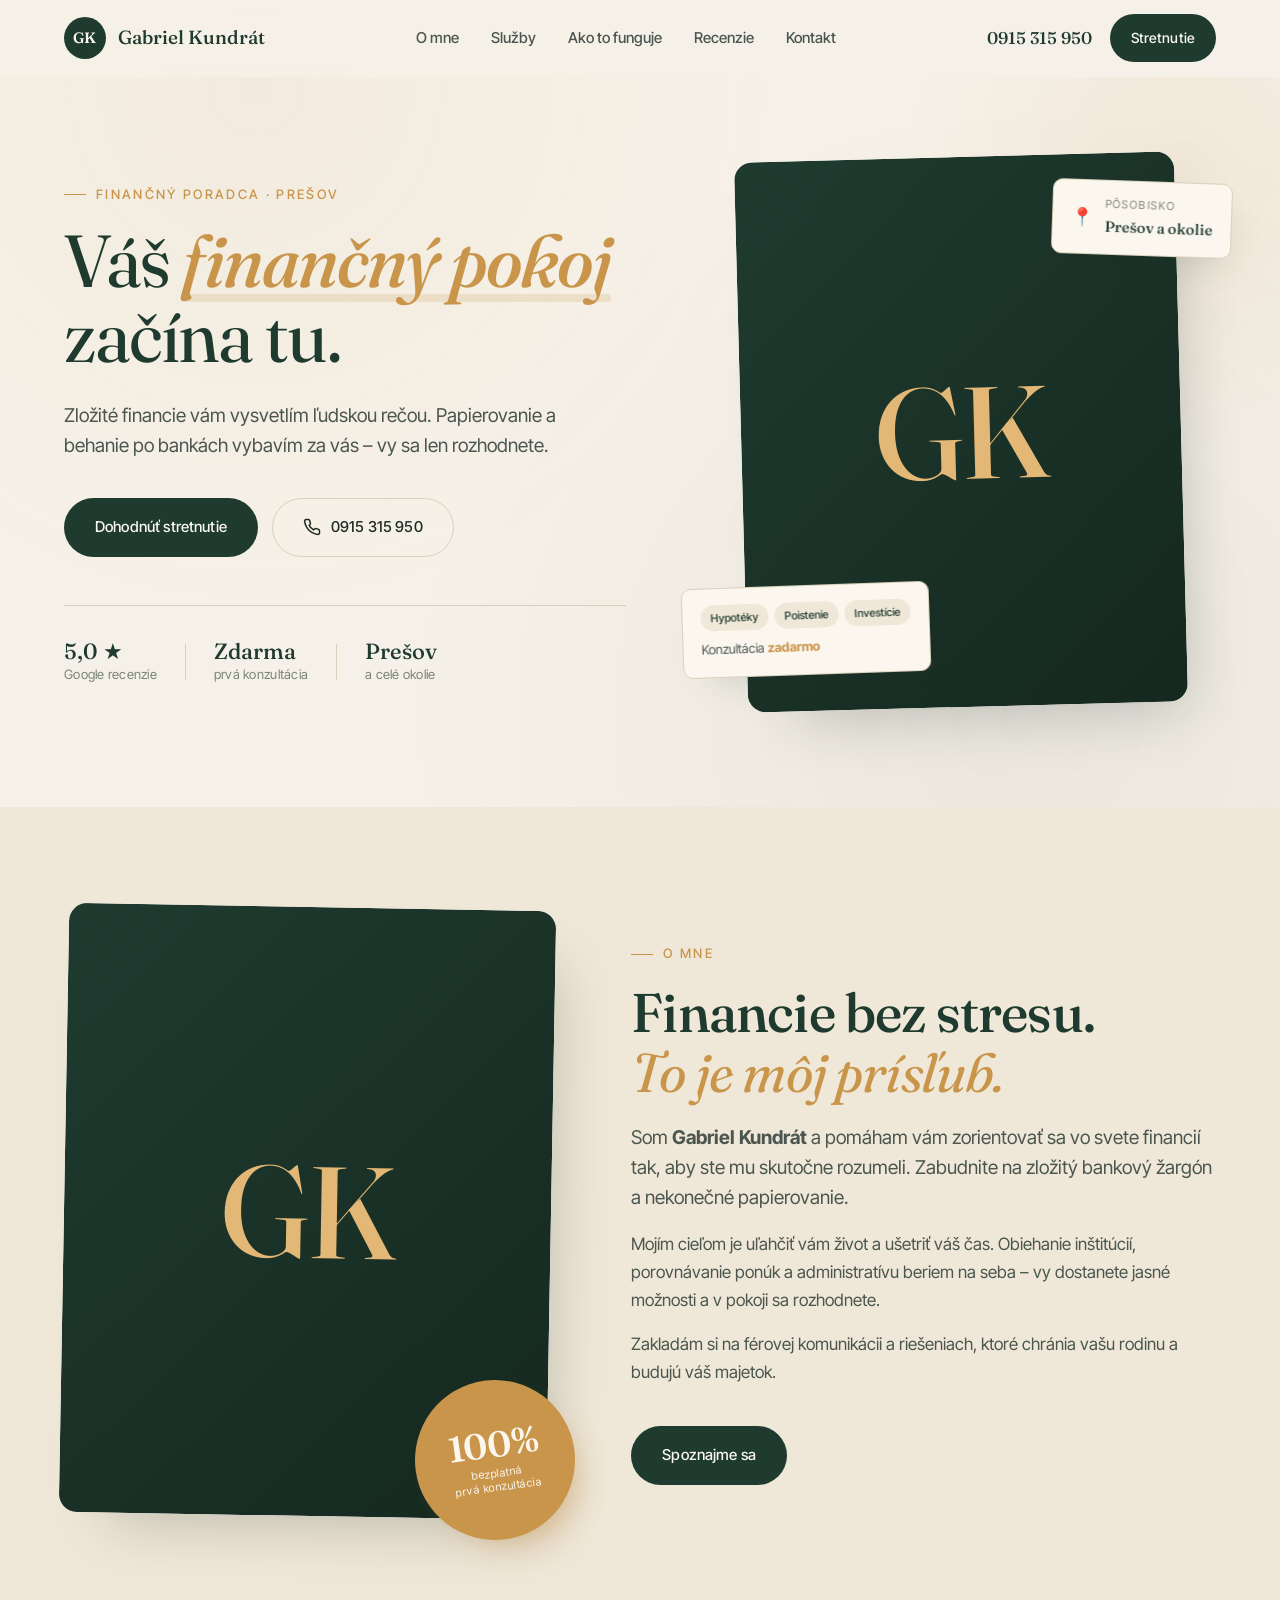
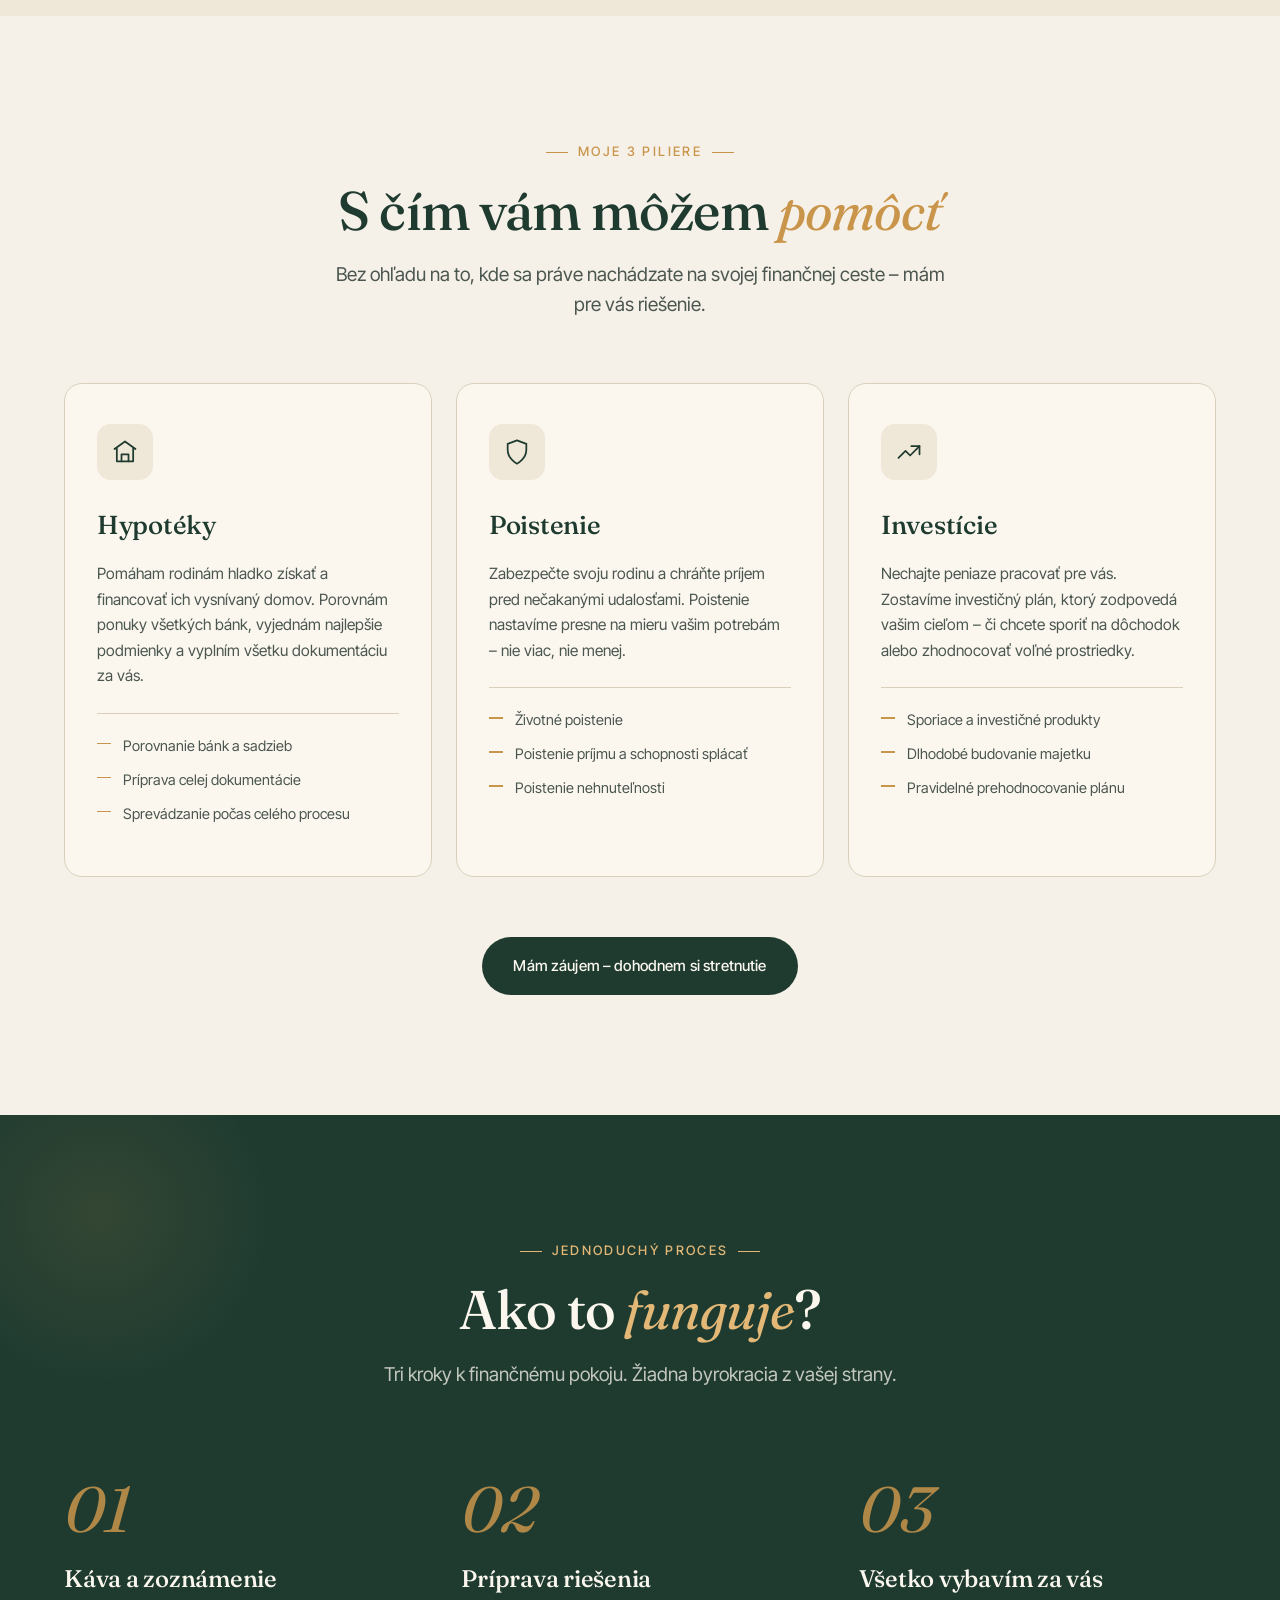
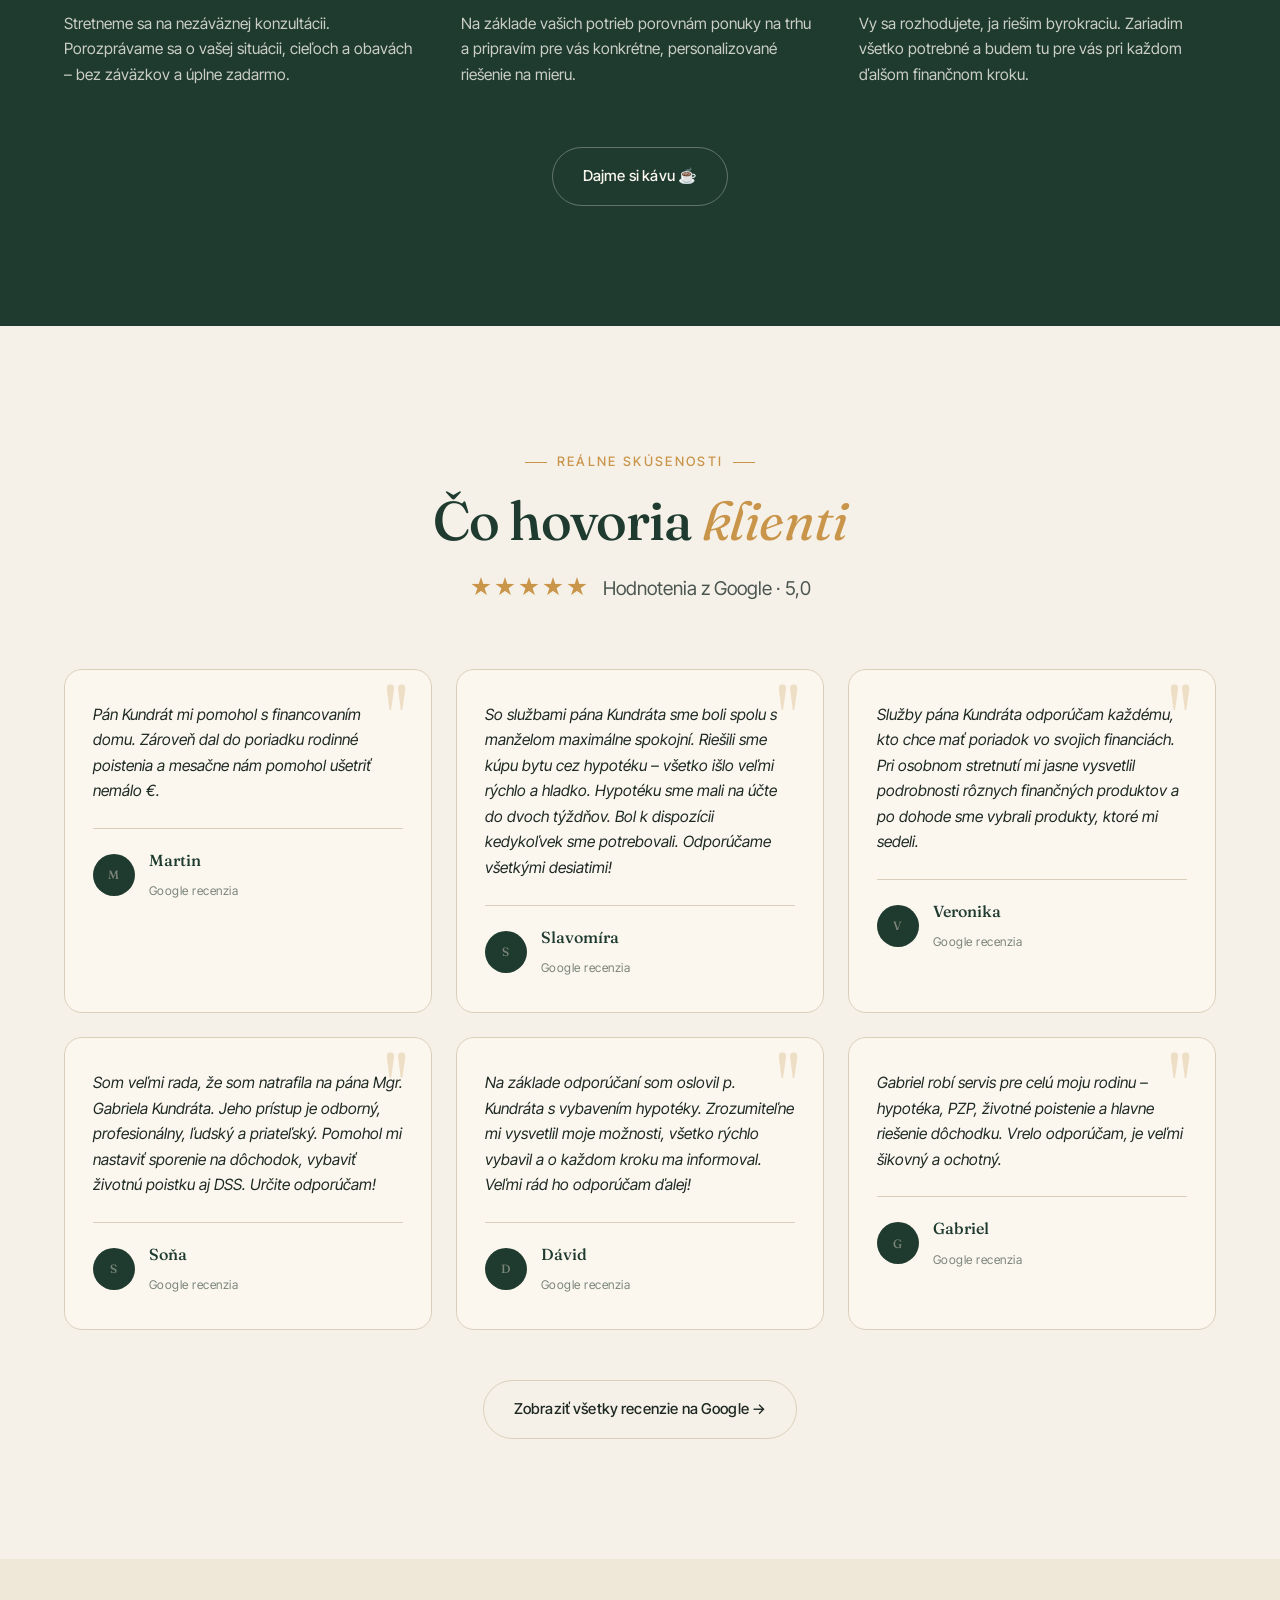
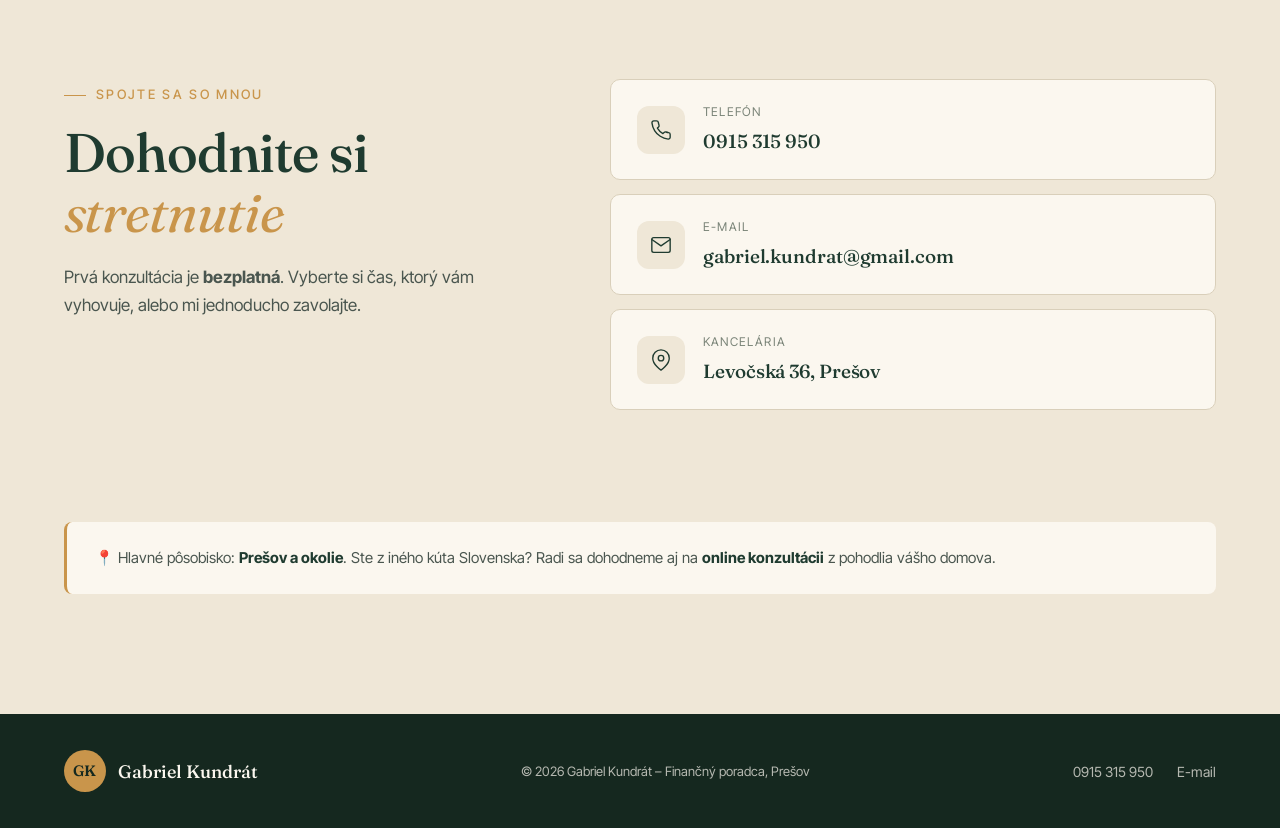
==== index.html @ 2fac9145 "Add files via upload" ====
<!DOCTYPE html>
<html lang="sk">
<head>
<meta charset="UTF-8">
<meta name="viewport" content="width=device-width, initial-scale=1.0">
<title>Gabriel Kundrát – Finančný poradca | Prešov</title>
<meta name="description" content="Gabriel Kundrát – finančný poradca pre Prešov a okolie. Hypotéky, poistenie, investície. Bezplatná konzultácia.">
<meta name="keywords" content="finančný poradca Prešov, hypotéka, poistenie, investície, Gabriel Kundrát">
<meta name="author" content="Gabriel Kundrát">

<!-- Open Graph / sociálne siete -->
<meta property="og:title" content="Gabriel Kundrát – Finančný poradca | Prešov">
<meta property="og:description" content="Váš finančný pokoj začína tu. Hypotéky, poistenie, investície – ľudskou rečou.">
<meta property="og:type" content="website">
<meta property="og:locale" content="sk_SK">
<meta property="og:url" content="https://gabrielkundrat.sk/">

<!-- Fonty: Fraunces (display, serif s charakterom) + Inter Tight (telo, čistý) -->
<link rel="preconnect" href="https://fonts.googleapis.com">
<link rel="preconnect" href="https://fonts.gstatic.com" crossorigin>
<link href="https://fonts.googleapis.com/css2?family=Fraunces:ital,opsz,wght@0,9..144,400;0,9..144,500;0,9..144,600;0,9..144,700;1,9..144,400&family=Inter+Tight:wght@400;500;600&display=swap" rel="stylesheet">

<!-- Schema.org pre SEO -->
<script type="application/ld+json">
{
  "@context": "https://schema.org",
  "@type": "FinancialService",
  "name": "Gabriel Kundrát – Finančný poradca",
  "description": "Nezávislý finančný poradca pre Prešov a okolie. Hypotéky, poistenie, investície.",
  "url": "https://gabrielkundrat.sk",
  "telephone": "+421915315950",
  "email": "gabriel.kundrat@gmail.com",
  "address": {
    "@type": "PostalAddress",
    "streetAddress": "Levočská 36",
    "addressLocality": "Prešov",
    "addressCountry": "SK"
  },
  "areaServed": "Prešov a okolie",
  "priceRange": "Bezplatná konzultácia"
}
</script>

<link rel="stylesheet" href="styles.css">
</head>
<body>

<!-- ============= NAVIGÁCIA ============= -->
<header class="nav">
  <div class="container nav__inner">
    <a href="#" class="nav__brand">
      <span class="nav__brand-mark">GK</span>
      <span class="nav__brand-text">Gabriel Kundrát</span>
    </a>
    <nav class="nav__links" id="navLinks">
      <a href="#o-mne">O mne</a>
      <a href="#sluzby">Služby</a>
      <a href="#proces">Ako to funguje</a>
      <a href="#recenzie">Recenzie</a>
      <a href="#kontakt">Kontakt</a>
    </nav>
    <div class="nav__cta">
      <a href="tel:+421915315950" class="nav__phone">0915 315 950</a>
      <a href="#kontakt" class="btn btn--primary btn--sm">Stretnutie</a>
    </div>
    <button class="nav__burger" id="navBurger" aria-label="Otvoriť menu">
      <span></span><span></span><span></span>
    </button>
  </div>
</header>

<!-- ============= HERO ============= -->
<section class="hero">
  <div class="container hero__inner">
    <div class="hero__content">
      <span class="eyebrow">Finančný poradca · Prešov</span>
      <h1 class="hero__title">
        Váš <em>finančný pokoj</em><br>
        začína tu.
      </h1>
      <p class="hero__lead">
        Zložité financie vám vysvetlím ľudskou rečou. Papierovanie a behanie po
        bankách vybavím za vás – vy sa len rozhodnete.
      </p>
      <div class="hero__cta">
        <a href="#kontakt" class="btn btn--primary">Dohodnúť stretnutie</a>
        <a href="tel:+421915315950" class="btn btn--ghost">
          <svg width="18" height="18" viewBox="0 0 24 24" fill="none" stroke="currentColor" stroke-width="2" stroke-linecap="round" stroke-linejoin="round"><path d="M22 16.92v3a2 2 0 0 1-2.18 2 19.79 19.79 0 0 1-8.63-3.07 19.5 19.5 0 0 1-6-6 19.79 19.79 0 0 1-3.07-8.67A2 2 0 0 1 4.11 2h3a2 2 0 0 1 2 1.72 12.84 12.84 0 0 0 .7 2.81 2 2 0 0 1-.45 2.11L8.09 9.91a16 16 0 0 0 6 6l1.27-1.27a2 2 0 0 1 2.11-.45 12.84 12.84 0 0 0 2.81.7A2 2 0 0 1 22 16.92z"></path></svg>
          0915 315 950
        </a>
      </div>
      <div class="hero__trust">
        <div class="hero__trust-item">
          <strong>5,0 ★</strong>
          <span>Google recenzie</span>
        </div>
        <div class="hero__trust-divider"></div>
        <div class="hero__trust-item">
          <strong>Zdarma</strong>
          <span>prvá konzultácia</span>
        </div>
        <div class="hero__trust-divider"></div>
        <div class="hero__trust-item">
          <strong>Prešov</strong>
          <span>a celé okolie</span>
        </div>
      </div>
    </div>
    <div class="hero__visual">
      <div class="hero__card">
        <div class="hero__photo" id="heroPhoto">
          <!-- Sem si vložíš svoju fotku: <img src="gabriel.jpg" alt="Gabriel Kundrát"> -->
          <div class="hero__photo-placeholder">
            <span>GK</span>
          </div>
        </div>
        <div class="hero__badge hero__badge--top">
          <span class="hero__badge-icon">📍</span>
          <div>
            <div class="hero__badge-label">Pôsobisko</div>
            <div class="hero__badge-value">Prešov a okolie</div>
          </div>
        </div>
        <div class="hero__badge hero__badge--bottom">
          <div class="hero__badge-tags">
            <span>Hypotéky</span>
            <span>Poistenie</span>
            <span>Investície</span>
          </div>
          <div class="hero__badge-note">Konzultácia <strong>zadarmo</strong></div>
        </div>
      </div>
    </div>
  </div>
</section>

<!-- ============= O MNE ============= -->
<section id="o-mne" class="about">
  <div class="container about__inner">
    <div class="about__visual">
      <div class="about__image">
        <div class="hero__photo-placeholder">
          <span>GK</span>
        </div>
      </div>
      <div class="about__stamp">
        <strong>100%</strong>
        <span>bezplatná<br>prvá konzultácia</span>
      </div>
    </div>
    <div class="about__content">
      <span class="eyebrow">O mne</span>
      <h2 class="section-title">
        Financie bez stresu.<br>
        <em>To je môj prísľub.</em>
      </h2>
      <p class="about__lead">
        Som <strong>Gabriel Kundrát</strong> a pomáham vám zorientovať sa vo svete
        financií tak, aby ste mu skutočne rozumeli. Zabudnite na zložitý bankový
        žargón a nekonečné papierovanie.
      </p>
      <p>
        Mojím cieľom je uľahčiť vám život a ušetriť váš čas. Obiehanie inštitúcií,
        porovnávanie ponúk a administratívu beriem na seba – vy dostanete jasné
        možnosti a v pokoji sa rozhodnete.
      </p>
      <p>
        Zakladám si na férovej komunikácii a riešeniach, ktoré chránia vašu
        rodinu a budujú váš majetok.
      </p>
      <a href="#kontakt" class="btn btn--primary">Spoznajme sa</a>
    </div>
  </div>
</section>

<!-- ============= SLUŽBY ============= -->
<section id="sluzby" class="services">
  <div class="container">
    <div class="section-head">
      <span class="eyebrow">Moje 3 piliere</span>
      <h2 class="section-title">S čím vám môžem <em>pomôcť</em></h2>
      <p class="section-lead">
        Bez ohľadu na to, kde sa práve nachádzate na svojej finančnej ceste –
        mám pre vás riešenie.
      </p>
    </div>

    <div class="services__grid">

      <article class="service">
        <div class="service__icon" aria-hidden="true">
          <svg viewBox="0 0 24 24" fill="none" stroke="currentColor" stroke-width="1.5" stroke-linecap="round" stroke-linejoin="round"><path d="M3 9.5L12 3l9 6.5"/><path d="M5 9v11h14V9"/><path d="M9 20v-6h6v6"/></svg>
        </div>
        <h3>Hypotéky</h3>
        <p>
          Pomáham rodinám hladko získať a financovať ich vysnívaný domov.
          Porovnám ponuky všetkých bánk, vyjednám najlepšie podmienky a vyplním
          všetku dokumentáciu za vás.
        </p>
        <ul>
          <li>Porovnanie bánk a sadzieb</li>
          <li>Príprava celej dokumentácie</li>
          <li>Sprevádzanie počas celého procesu</li>
        </ul>
      </article>

      <article class="service">
        <div class="service__icon" aria-hidden="true">
          <svg viewBox="0 0 24 24" fill="none" stroke="currentColor" stroke-width="1.5" stroke-linecap="round" stroke-linejoin="round"><path d="M12 22s8-4 8-12V5l-8-3-8 3v5c0 8 8 12 8 12z"/></svg>
        </div>
        <h3>Poistenie</h3>
        <p>
          Zabezpečte svoju rodinu a chráňte príjem pred nečakanými udalosťami.
          Poistenie nastavíme presne na mieru vašim potrebám – nie viac, nie menej.
        </p>
        <ul>
          <li>Životné poistenie</li>
          <li>Poistenie príjmu a schopnosti splácať</li>
          <li>Poistenie nehnuteľnosti</li>
        </ul>
      </article>

      <article class="service">
        <div class="service__icon" aria-hidden="true">
          <svg viewBox="0 0 24 24" fill="none" stroke="currentColor" stroke-width="1.5" stroke-linecap="round" stroke-linejoin="round"><path d="M3 17l6-6 4 4 8-8"/><path d="M14 7h7v7"/></svg>
        </div>
        <h3>Investície</h3>
        <p>
          Nechajte peniaze pracovať pre vás. Zostavíme investičný plán, ktorý
          zodpovedá vašim cieľom – či chcete sporiť na dôchodok alebo zhodnocovať
          voľné prostriedky.
        </p>
        <ul>
          <li>Sporiace a investičné produkty</li>
          <li>Dlhodobé budovanie majetku</li>
          <li>Pravidelné prehodnocovanie plánu</li>
        </ul>
      </article>

    </div>

    <div class="services__cta">
      <a href="#kontakt" class="btn btn--primary">Mám záujem – dohodnem si stretnutie</a>
    </div>
  </div>
</section>

<!-- ============= AKO TO FUNGUJE ============= -->
<section id="proces" class="process">
  <div class="container">
    <div class="section-head">
      <span class="eyebrow">Jednoduchý proces</span>
      <h2 class="section-title">Ako to <em>funguje</em>?</h2>
      <p class="section-lead">
        Tri kroky k finančnému pokoju. Žiadna byrokracia z vašej strany.
      </p>
    </div>

    <ol class="process__steps">
      <li class="process__step">
        <div class="process__num">01</div>
        <h3>Káva a zoznámenie</h3>
        <p>
          Stretneme sa na nezáväznej konzultácii. Porozprávame sa o vašej
          situácii, cieľoch a obavách – bez záväzkov a úplne zadarmo.
        </p>
      </li>
      <li class="process__step">
        <div class="process__num">02</div>
        <h3>Príprava riešenia</h3>
        <p>
          Na základe vašich potrieb porovnám ponuky na trhu a pripravím pre
          vás konkrétne, personalizované riešenie na mieru.
        </p>
      </li>
      <li class="process__step">
        <div class="process__num">03</div>
        <h3>Všetko vybavím za vás</h3>
        <p>
          Vy sa rozhodujete, ja riešim byrokraciu. Zariadim všetko potrebné a
          budem tu pre vás pri každom ďalšom finančnom kroku.
        </p>
      </li>
    </ol>

    <div class="process__cta">
      <a href="#kontakt" class="btn btn--ghost">Dajme si kávu ☕</a>
    </div>
  </div>
</section>

<!-- ============= RECENZIE ============= -->
<section id="recenzie" class="reviews">
  <div class="container">
    <div class="section-head">
      <span class="eyebrow">Reálne skúsenosti</span>
      <h2 class="section-title">Čo hovoria <em>klienti</em></h2>
      <p class="section-lead">
        <span class="reviews__rating">★★★★★</span> Hodnotenia z Google · 5,0
      </p>
    </div>

    <div class="reviews__grid">
      <figure class="review">
        <blockquote>Pán Kundrát mi pomohol s financovaním domu. Zároveň dal do poriadku rodinné poistenia a mesačne nám pomohol ušetriť nemálo €.</blockquote>
        <figcaption><span class="review__avatar">M</span><div><strong>Martin</strong><span>Google recenzia</span></div></figcaption>
      </figure>

      <figure class="review">
        <blockquote>So službami pána Kundráta sme boli spolu s manželom maximálne spokojní. Riešili sme kúpu bytu cez hypotéku – všetko išlo veľmi rýchlo a hladko. Hypotéku sme mali na účte do dvoch týždňov. Bol k dispozícii kedykoľvek sme potrebovali. Odporúčame všetkými desiatimi!</blockquote>
        <figcaption><span class="review__avatar">S</span><div><strong>Slavomíra</strong><span>Google recenzia</span></div></figcaption>
      </figure>

      <figure class="review">
        <blockquote>Služby pána Kundráta odporúčam každému, kto chce mať poriadok vo svojich financiách. Pri osobnom stretnutí mi jasne vysvetlil podrobnosti rôznych finančných produktov a po dohode sme vybrali produkty, ktoré mi sedeli.</blockquote>
        <figcaption><span class="review__avatar">V</span><div><strong>Veronika</strong><span>Google recenzia</span></div></figcaption>
      </figure>

      <figure class="review">
        <blockquote>Som veľmi rada, že som natrafila na pána Mgr. Gabriela Kundráta. Jeho prístup je odborný, profesionálny, ľudský a priateľský. Pomohol mi nastaviť sporenie na dôchodok, vybaviť životnú poistku aj DSS. Určite odporúčam!</blockquote>
        <figcaption><span class="review__avatar">S</span><div><strong>Soňa</strong><span>Google recenzia</span></div></figcaption>
      </figure>

      <figure class="review">
        <blockquote>Na základe odporúčaní som oslovil p. Kundráta s vybavením hypotéky. Zrozumiteľne mi vysvetlil moje možnosti, všetko rýchlo vybavil a o každom kroku ma informoval. Veľmi rád ho odporúčam ďalej!</blockquote>
        <figcaption><span class="review__avatar">D</span><div><strong>Dávid</strong><span>Google recenzia</span></div></figcaption>
      </figure>

      <figure class="review">
        <blockquote>Gabriel robí servis pre celú moju rodinu – hypotéka, PZP, životné poistenie a hlavne riešenie dôchodku. Vrelo odporúčam, je veľmi šikovný a ochotný.</blockquote>
        <figcaption><span class="review__avatar">G</span><div><strong>Gabriel</strong><span>Google recenzia</span></div></figcaption>
      </figure>
    </div>

    <div class="reviews__cta">
      <a href="https://maps.app.goo.gl/og6gCfzKTDbBh2H36" target="_blank" rel="noopener" class="btn btn--ghost">
        Zobraziť všetky recenzie na Google →
      </a>
    </div>
  </div>
</section>

<!-- ============= KONTAKT ============= -->
<section id="kontakt" class="contact">
  <div class="container">
    <div class="contact__grid">
      <div class="contact__intro">
        <span class="eyebrow">Spojte sa so mnou</span>
        <h2 class="section-title">Dohodnite si <em>stretnutie</em></h2>
        <p>
          Prvá konzultácia je <strong>bezplatná</strong>. Vyberte si čas, ktorý
          vám vyhovuje, alebo mi jednoducho zavolajte.
        </p>
      </div>

      <div class="contact__cards">
        <a href="tel:+421915315950" class="contact__card">
          <div class="contact__card-icon">
            <svg viewBox="0 0 24 24" fill="none" stroke="currentColor" stroke-width="1.5" stroke-linecap="round" stroke-linejoin="round"><path d="M22 16.92v3a2 2 0 0 1-2.18 2 19.79 19.79 0 0 1-8.63-3.07 19.5 19.5 0 0 1-6-6 19.79 19.79 0 0 1-3.07-8.67A2 2 0 0 1 4.11 2h3a2 2 0 0 1 2 1.72 12.84 12.84 0 0 0 .7 2.81 2 2 0 0 1-.45 2.11L8.09 9.91a16 16 0 0 0 6 6l1.27-1.27a2 2 0 0 1 2.11-.45 12.84 12.84 0 0 0 2.81.7A2 2 0 0 1 22 16.92z"/></svg>
          </div>
          <div>
            <span class="contact__card-label">Telefón</span>
            <strong>0915 315 950</strong>
          </div>
        </a>

        <a href="mailto:gabriel.kundrat@gmail.com" class="contact__card">
          <div class="contact__card-icon">
            <svg viewBox="0 0 24 24" fill="none" stroke="currentColor" stroke-width="1.5" stroke-linecap="round" stroke-linejoin="round"><path d="M4 4h16c1.1 0 2 .9 2 2v12c0 1.1-.9 2-2 2H4c-1.1 0-2-.9-2-2V6c0-1.1.9-2 2-2z"/><polyline points="22,6 12,13 2,6"/></svg>
          </div>
          <div>
            <span class="contact__card-label">E-mail</span>
            <strong>gabriel.kundrat@gmail.com</strong>
          </div>
        </a>

        <div class="contact__card contact__card--static">
          <div class="contact__card-icon">
            <svg viewBox="0 0 24 24" fill="none" stroke="currentColor" stroke-width="1.5" stroke-linecap="round" stroke-linejoin="round"><path d="M21 10c0 7-9 13-9 13s-9-6-9-13a9 9 0 0 1 18 0z"/><circle cx="12" cy="10" r="3"/></svg>
          </div>
          <div>
            <span class="contact__card-label">Kancelária</span>
            <strong>Levočská 36, Prešov</strong>
          </div>
        </div>
      </div>

      <div class="contact__note">
        📍 Hlavné pôsobisko: <strong>Prešov a okolie</strong>. Ste z iného kúta
        Slovenska? Radi sa dohodneme aj na <strong>online konzultácii</strong> z
        pohodlia vášho domova.
      </div>
    </div>
  </div>
</section>

<!-- ============= FOOTER ============= -->
<footer class="footer">
  <div class="container footer__inner">
    <div class="footer__brand">
      <span class="nav__brand-mark">GK</span>
      <span>Gabriel Kundrát</span>
    </div>
    <div class="footer__copy">
      © 2026 Gabriel Kundrát – Finančný poradca, Prešov
    </div>
    <div class="footer__links">
      <a href="tel:+421915315950">0915 315 950</a>
      <a href="mailto:gabriel.kundrat@gmail.com">E-mail</a>
    </div>
  </div>
</footer>

<script src="script.js"></script>
</body>
</html>
---- styles.css ----
/* ============================================================
   Gabriel Kundrát – Finančný poradca
   Téma: tlmená elegancia, dôvera, ľudskosť
   Paleta: krémový základ + hlboká zelená + teplá horčicová
   ============================================================ */

:root {
  /* Farby */
  --bg: #f6f1e8;
  --bg-soft: #efe7d7;
  --paper: #fbf7ef;
  --ink: #1d2922;
  --ink-soft: #4a564f;
  --ink-mute: #7a8478;
  --green: #1f3b30;
  --green-deep: #15281f;
  --accent: #c9954b;
  --accent-soft: #e3b876;
  --line: #d9cfba;
  --shadow: 24px 32px 60px -28px rgba(29, 41, 34, 0.25);
  --shadow-card: 12px 18px 40px -20px rgba(29, 41, 34, 0.20);

  /* Fonty */
  --font-display: 'Fraunces', 'Times New Roman', Georgia, serif;
  --font-body: 'Inter Tight', -apple-system, BlinkMacSystemFont, 'Segoe UI', sans-serif;

  /* Layout */
  --container: 1200px;
  --radius: 18px;
  --radius-sm: 10px;
}

/* ============= RESET & BASE ============= */
*, *::before, *::after { box-sizing: border-box; }
* { margin: 0; padding: 0; }

html { scroll-behavior: smooth; }

body {
  font-family: var(--font-body);
  font-size: 17px;
  line-height: 1.65;
  color: var(--ink);
  background: var(--bg);
  -webkit-font-smoothing: antialiased;
  -moz-osx-font-smoothing: grayscale;
  overflow-x: hidden;
}

/* Subtílna textúra na pozadí */
body::before {
  content: '';
  position: fixed;
  inset: 0;
  background-image: radial-gradient(circle at 20% 10%, rgba(201, 149, 75, 0.06) 0, transparent 40%),
                    radial-gradient(circle at 80% 80%, rgba(31, 59, 48, 0.05) 0, transparent 50%);
  pointer-events: none;
  z-index: 0;
}

img { max-width: 100%; display: block; height: auto; }
a { color: inherit; text-decoration: none; }

.container {
  width: 100%;
  max-width: var(--container);
  margin: 0 auto;
  padding: 0 24px;
  position: relative;
  z-index: 1;
}

/* ============= TYPOGRAFIA ============= */
.eyebrow {
  display: inline-block;
  font-family: var(--font-body);
  font-size: 13px;
  font-weight: 500;
  letter-spacing: 0.18em;
  text-transform: uppercase;
  color: var(--accent);
  margin-bottom: 18px;
  position: relative;
  padding-left: 32px;
}
.eyebrow::before {
  content: '';
  position: absolute;
  left: 0;
  top: 50%;
  width: 22px;
  height: 1px;
  background: var(--accent);
}

.section-title {
  font-family: var(--font-display);
  font-weight: 500;
  font-size: clamp(2rem, 4.5vw, 3.4rem);
  line-height: 1.1;
  letter-spacing: -0.015em;
  color: var(--green);
  margin-bottom: 20px;
}
.section-title em {
  font-style: italic;
  font-weight: 400;
  color: var(--accent);
}

.section-lead {
  font-size: 19px;
  line-height: 1.55;
  color: var(--ink-soft);
  max-width: 620px;
}

.section-head {
  text-align: center;
  margin: 0 auto 64px;
  max-width: 720px;
}
.section-head .eyebrow { padding-left: 32px; padding-right: 32px; }
.section-head .eyebrow::after {
  content: '';
  position: absolute;
  right: 0;
  top: 50%;
  width: 22px;
  height: 1px;
  background: var(--accent);
}
.section-head .section-lead { margin: 0 auto; }

/* ============= BUTTONS ============= */
.btn {
  display: inline-flex;
  align-items: center;
  justify-content: center;
  gap: 10px;
  padding: 16px 30px;
  font-family: var(--font-body);
  font-size: 15px;
  font-weight: 500;
  letter-spacing: 0.01em;
  border: 1px solid transparent;
  border-radius: 100px;
  cursor: pointer;
  transition: all 0.3s cubic-bezier(0.2, 0.8, 0.2, 1);
  white-space: nowrap;
}

.btn--primary {
  background: var(--green);
  color: var(--paper);
}
.btn--primary:hover {
  background: var(--green-deep);
  transform: translateY(-2px);
  box-shadow: 0 12px 28px -10px rgba(31, 59, 48, 0.45);
}

.btn--ghost {
  background: transparent;
  color: var(--ink);
  border-color: var(--line);
}
.btn--ghost:hover {
  background: var(--paper);
  border-color: var(--ink);
  transform: translateY(-2px);
}

.btn--sm {
  padding: 11px 20px;
  font-size: 14px;
}

/* ============= NAVIGÁCIA ============= */
.nav {
  position: sticky;
  top: 0;
  z-index: 100;
  background: rgba(246, 241, 232, 0.85);
  backdrop-filter: blur(18px);
  -webkit-backdrop-filter: blur(18px);
  border-bottom: 1px solid transparent;
  transition: border-color 0.3s, background 0.3s;
}
.nav.is-scrolled {
  border-bottom-color: var(--line);
}

.nav__inner {
  display: flex;
  align-items: center;
  justify-content: space-between;
  height: 76px;
  gap: 24px;
}

.nav__brand {
  display: flex;
  align-items: center;
  gap: 12px;
  font-family: var(--font-display);
  font-weight: 500;
  font-size: 19px;
  color: var(--green);
}
.nav__brand-mark {
  display: inline-flex;
  align-items: center;
  justify-content: center;
  width: 42px;
  height: 42px;
  background: var(--green);
  color: var(--paper);
  border-radius: 50%;
  font-family: var(--font-display);
  font-weight: 600;
  font-size: 15px;
  letter-spacing: 0.02em;
}

.nav__links {
  display: flex;
  align-items: center;
  gap: 32px;
}
.nav__links a {
  font-size: 15px;
  font-weight: 500;
  color: var(--ink-soft);
  transition: color 0.2s;
  position: relative;
}
.nav__links a:hover { color: var(--green); }
.nav__links a::after {
  content: '';
  position: absolute;
  left: 0;
  bottom: -6px;
  width: 0;
  height: 1.5px;
  background: var(--accent);
  transition: width 0.3s;
}
.nav__links a:hover::after { width: 100%; }

.nav__cta {
  display: flex;
  align-items: center;
  gap: 18px;
}
.nav__phone {
  font-family: var(--font-display);
  font-weight: 500;
  font-size: 17px;
  color: var(--green);
}
.nav__phone:hover { color: var(--accent); }

.nav__burger {
  display: none;
  width: 40px;
  height: 40px;
  background: transparent;
  border: 1px solid var(--line);
  border-radius: 8px;
  cursor: pointer;
  flex-direction: column;
  justify-content: center;
  align-items: center;
  gap: 5px;
}
.nav__burger span {
  width: 18px;
  height: 1.5px;
  background: var(--ink);
  transition: 0.3s;
}

/* ============= HERO ============= */
.hero {
  padding: 80px 0 100px;
  position: relative;
  overflow: hidden;
}
.hero::before {
  content: '';
  position: absolute;
  top: -200px;
  right: -200px;
  width: 600px;
  height: 600px;
  background: radial-gradient(circle, rgba(201, 149, 75, 0.10) 0, transparent 65%);
  pointer-events: none;
}

.hero__inner {
  display: grid;
  grid-template-columns: 1.1fr 1fr;
  gap: 80px;
  align-items: center;
}

.hero__title {
  font-family: var(--font-display);
  font-weight: 400;
  font-size: clamp(2.5rem, 6vw, 4.6rem);
  line-height: 1.02;
  letter-spacing: -0.02em;
  color: var(--green);
  margin-bottom: 28px;
}
.hero__title em {
  font-style: italic;
  font-weight: 500;
  color: var(--accent);
  position: relative;
}
.hero__title em::after {
  content: '';
  position: absolute;
  left: 0;
  bottom: 4px;
  width: 100%;
  height: 8px;
  background: rgba(201, 149, 75, 0.18);
  z-index: -1;
  border-radius: 4px;
}

.hero__lead {
  font-size: 19px;
  line-height: 1.6;
  color: var(--ink-soft);
  margin-bottom: 36px;
  max-width: 520px;
}

.hero__cta {
  display: flex;
  flex-wrap: wrap;
  gap: 14px;
  margin-bottom: 48px;
}

.hero__trust {
  display: flex;
  align-items: center;
  gap: 28px;
  padding-top: 32px;
  border-top: 1px solid var(--line);
}
.hero__trust-item {
  display: flex;
  flex-direction: column;
}
.hero__trust-item strong {
  font-family: var(--font-display);
  font-weight: 500;
  font-size: 22px;
  color: var(--green);
  line-height: 1.2;
}
.hero__trust-item span {
  font-size: 13px;
  color: var(--ink-mute);
  letter-spacing: 0.02em;
}
.hero__trust-divider {
  width: 1px;
  height: 36px;
  background: var(--line);
}

/* Hero visual – fotka + plávajúce karty */
.hero__visual {
  position: relative;
  height: 100%;
  min-height: 540px;
}
.hero__card {
  position: relative;
  width: 100%;
  height: 100%;
  display: flex;
  align-items: center;
  justify-content: center;
}

.hero__photo {
  width: 100%;
  max-width: 440px;
  aspect-ratio: 4 / 5;
  border-radius: var(--radius);
  overflow: hidden;
  background: var(--paper);
  box-shadow: var(--shadow);
  transform: rotate(-1.5deg);
  position: relative;
}
.hero__photo img { width: 100%; height: 100%; object-fit: cover; }

.hero__photo-placeholder {
  width: 100%;
  height: 100%;
  display: flex;
  align-items: center;
  justify-content: center;
  background: linear-gradient(135deg, var(--green) 0%, var(--green-deep) 100%);
  color: var(--accent-soft);
  font-family: var(--font-display);
  font-weight: 500;
  font-size: clamp(80px, 12vw, 130px);
  letter-spacing: -0.02em;
}

.hero__badge {
  position: absolute;
  background: var(--paper);
  padding: 14px 18px;
  border-radius: var(--radius-sm);
  box-shadow: var(--shadow-card);
  border: 1px solid var(--line);
  display: flex;
  align-items: center;
  gap: 12px;
  font-size: 14px;
  z-index: 2;
}
.hero__badge--top {
  top: 24px;
  right: -16px;
  transform: rotate(2deg);
}
.hero__badge--bottom {
  bottom: 32px;
  left: -24px;
  transform: rotate(-2deg);
  flex-direction: column;
  align-items: flex-start;
  gap: 8px;
  padding: 16px 18px;
}
.hero__badge-icon { font-size: 18px; }
.hero__badge-label {
  font-size: 11px;
  letter-spacing: 0.1em;
  text-transform: uppercase;
  color: var(--ink-mute);
  margin-bottom: 2px;
}
.hero__badge-value {
  font-family: var(--font-display);
  font-weight: 500;
  font-size: 15px;
  color: var(--green);
}
.hero__badge-tags {
  display: flex;
  gap: 6px;
  flex-wrap: wrap;
}
.hero__badge-tags span {
  background: var(--bg-soft);
  color: var(--green);
  font-size: 11px;
  font-weight: 500;
  padding: 4px 10px;
  border-radius: 100px;
}
.hero__badge-note {
  font-size: 13px;
  color: var(--ink-soft);
}
.hero__badge-note strong { color: var(--accent); }

/* ============= O MNE ============= */
.about {
  padding: 100px 0;
  background: var(--bg-soft);
  position: relative;
}

.about__inner {
  display: grid;
  grid-template-columns: 1fr 1.2fr;
  gap: 80px;
  align-items: center;
}

.about__visual {
  position: relative;
}
.about__image {
  aspect-ratio: 4 / 5;
  border-radius: var(--radius);
  overflow: hidden;
  background: var(--paper);
  box-shadow: var(--shadow);
  transform: rotate(1deg);
}
.about__image img { width: 100%; height: 100%; object-fit: cover; }

.about__stamp {
  position: absolute;
  bottom: -24px;
  right: -24px;
  width: 160px;
  height: 160px;
  background: var(--accent);
  color: var(--paper);
  border-radius: 50%;
  display: flex;
  flex-direction: column;
  align-items: center;
  justify-content: center;
  text-align: center;
  transform: rotate(-8deg);
  padding: 16px;
  box-shadow: 12px 18px 28px -12px rgba(201, 149, 75, 0.45);
}
.about__stamp strong {
  font-family: var(--font-display);
  font-weight: 600;
  font-size: 36px;
  line-height: 1;
  margin-bottom: 4px;
}
.about__stamp span {
  font-size: 11px;
  line-height: 1.3;
  letter-spacing: 0.05em;
}

.about__lead {
  font-size: 19px;
  line-height: 1.6;
  margin-bottom: 18px;
  color: var(--ink);
}
.about__content p {
  margin-bottom: 16px;
  color: var(--ink-soft);
}
.about__content .btn { margin-top: 24px; }

/* ============= SLUŽBY ============= */
.services {
  padding: 120px 0;
  background: var(--bg);
}

.services__grid {
  display: grid;
  grid-template-columns: repeat(3, 1fr);
  gap: 24px;
  margin-bottom: 60px;
}

.service {
  background: var(--paper);
  padding: 40px 32px;
  border-radius: var(--radius);
  border: 1px solid var(--line);
  transition: all 0.4s cubic-bezier(0.2, 0.8, 0.2, 1);
  position: relative;
  overflow: hidden;
}
.service::before {
  content: '';
  position: absolute;
  top: 0;
  left: 0;
  width: 100%;
  height: 3px;
  background: var(--accent);
  transform: scaleX(0);
  transform-origin: left;
  transition: transform 0.5s cubic-bezier(0.2, 0.8, 0.2, 1);
}
.service:hover {
  transform: translateY(-6px);
  box-shadow: var(--shadow-card);
  border-color: transparent;
}
.service:hover::before { transform: scaleX(1); }

.service__icon {
  width: 56px;
  height: 56px;
  margin-bottom: 24px;
  display: flex;
  align-items: center;
  justify-content: center;
  background: var(--bg-soft);
  border-radius: 14px;
  color: var(--green);
}
.service__icon svg { width: 28px; height: 28px; }

.service h3 {
  font-family: var(--font-display);
  font-weight: 500;
  font-size: 26px;
  color: var(--green);
  margin-bottom: 14px;
  letter-spacing: -0.01em;
}
.service p {
  color: var(--ink-soft);
  margin-bottom: 24px;
  font-size: 15.5px;
}
.service ul {
  list-style: none;
  padding-top: 20px;
  border-top: 1px solid var(--line);
}
.service li {
  position: relative;
  padding-left: 26px;
  font-size: 14.5px;
  color: var(--ink-soft);
  margin-bottom: 10px;
}
.service li::before {
  content: '';
  position: absolute;
  left: 0;
  top: 9px;
  width: 14px;
  height: 1.5px;
  background: var(--accent);
}

.services__cta { text-align: center; }

/* ============= PROCES ============= */
.process {
  padding: 120px 0;
  background: var(--green);
  color: var(--paper);
  position: relative;
  overflow: hidden;
}
.process::before {
  content: '';
  position: absolute;
  top: -100px;
  left: -100px;
  width: 400px;
  height: 400px;
  background: radial-gradient(circle, rgba(201, 149, 75, 0.12) 0, transparent 60%);
  pointer-events: none;
}

.process .eyebrow { color: var(--accent-soft); }
.process .eyebrow::before, .process .eyebrow::after { background: var(--accent-soft); }
.process .section-title { color: var(--paper); }
.process .section-title em { color: var(--accent-soft); }
.process .section-lead { color: rgba(251, 247, 239, 0.75); }

.process__steps {
  list-style: none;
  display: grid;
  grid-template-columns: repeat(3, 1fr);
  gap: 40px;
  counter-reset: step;
}

.process__step {
  position: relative;
  padding-top: 24px;
}

.process__num {
  font-family: var(--font-display);
  font-style: italic;
  font-weight: 400;
  font-size: 64px;
  color: var(--accent);
  line-height: 1;
  margin-bottom: 18px;
  opacity: 0.85;
}

.process__step h3 {
  font-family: var(--font-display);
  font-weight: 500;
  font-size: 24px;
  color: var(--paper);
  margin-bottom: 12px;
  letter-spacing: -0.01em;
}

.process__step p {
  color: rgba(251, 247, 239, 0.78);
  font-size: 15.5px;
}

.process__cta {
  text-align: center;
  margin-top: 60px;
}
.process .btn--ghost {
  color: var(--paper);
  border-color: rgba(251, 247, 239, 0.3);
}
.process .btn--ghost:hover {
  background: var(--paper);
  color: var(--green);
  border-color: var(--paper);
}

/* ============= RECENZIE ============= */
.reviews {
  padding: 120px 0;
  background: var(--bg);
}

.reviews__rating {
  color: var(--accent);
  font-size: 22px;
  letter-spacing: 0.1em;
  margin-right: 8px;
}

.reviews__grid {
  display: grid;
  grid-template-columns: repeat(3, 1fr);
  gap: 24px;
  margin-bottom: 50px;
}

.review {
  background: var(--paper);
  padding: 32px 28px;
  border-radius: var(--radius);
  border: 1px solid var(--line);
  position: relative;
  transition: transform 0.3s, box-shadow 0.3s;
}
.review:hover {
  transform: translateY(-4px);
  box-shadow: var(--shadow-card);
}
.review::before {
  content: '"';
  position: absolute;
  top: 8px;
  right: 24px;
  font-family: var(--font-display);
  font-size: 80px;
  line-height: 1;
  color: var(--accent);
  opacity: 0.25;
}

.review blockquote {
  font-size: 15.5px;
  line-height: 1.65;
  color: var(--ink);
  margin-bottom: 24px;
  font-style: italic;
}

.review figcaption {
  display: flex;
  align-items: center;
  gap: 14px;
  padding-top: 18px;
  border-top: 1px solid var(--line);
}

.review__avatar {
  width: 42px;
  height: 42px;
  border-radius: 50%;
  background: var(--green);
  color: var(--accent-soft);
  display: flex;
  align-items: center;
  justify-content: center;
  font-family: var(--font-display);
  font-weight: 500;
  font-size: 17px;
}

.review figcaption strong {
  display: block;
  font-family: var(--font-display);
  font-weight: 500;
  font-size: 16px;
  color: var(--green);
  margin-bottom: 2px;
}
.review figcaption span {
  font-size: 12px;
  color: var(--ink-mute);
  letter-spacing: 0.04em;
}

.reviews__cta { text-align: center; }

/* ============= KONTAKT ============= */
.contact {
  padding: 120px 0;
  background: var(--bg-soft);
}

.contact__grid {
  display: grid;
  grid-template-columns: 1fr 1.3fr;
  gap: 80px;
  align-items: start;
}

.contact__intro p {
  font-size: 17px;
  color: var(--ink-soft);
  margin-top: 16px;
}

.contact__cards {
  display: flex;
  flex-direction: column;
  gap: 14px;
}

.contact__card {
  display: flex;
  align-items: center;
  gap: 18px;
  padding: 22px 26px;
  background: var(--paper);
  border-radius: var(--radius-sm);
  border: 1px solid var(--line);
  transition: all 0.3s;
}
.contact__card:not(.contact__card--static):hover {
  transform: translateX(6px);
  border-color: var(--accent);
  box-shadow: var(--shadow-card);
}

.contact__card-icon {
  width: 48px;
  height: 48px;
  flex-shrink: 0;
  background: var(--bg-soft);
  border-radius: 12px;
  display: flex;
  align-items: center;
  justify-content: center;
  color: var(--green);
}
.contact__card-icon svg { width: 22px; height: 22px; }

.contact__card-label {
  display: block;
  font-size: 12px;
  letter-spacing: 0.1em;
  text-transform: uppercase;
  color: var(--ink-mute);
  margin-bottom: 4px;
}
.contact__card strong {
  font-family: var(--font-display);
  font-weight: 500;
  font-size: 19px;
  color: var(--green);
  letter-spacing: -0.005em;
}

.contact__note {
  grid-column: 1 / -1;
  margin-top: 32px;
  padding: 24px 28px;
  background: var(--paper);
  border-left: 3px solid var(--accent);
  border-radius: 8px;
  font-size: 15px;
  color: var(--ink-soft);
  line-height: 1.6;
}
.contact__note strong { color: var(--green); }

/* ============= FOOTER ============= */
.footer {
  background: var(--green-deep);
  color: rgba(251, 247, 239, 0.7);
  padding: 36px 0;
}
.footer__inner {
  display: flex;
  align-items: center;
  justify-content: space-between;
  gap: 24px;
  flex-wrap: wrap;
}
.footer__brand {
  display: flex;
  align-items: center;
  gap: 12px;
  font-family: var(--font-display);
  font-weight: 500;
  font-size: 18px;
  color: var(--paper);
}
.footer__brand .nav__brand-mark {
  background: var(--accent);
  color: var(--green-deep);
}
.footer__copy {
  font-size: 13px;
}
.footer__links {
  display: flex;
  gap: 24px;
  font-size: 14px;
}
.footer__links a:hover { color: var(--accent-soft); }

/* ============= RESPONSIVE ============= */
@media (max-width: 1024px) {
  .hero__inner { grid-template-columns: 1fr; gap: 60px; }
  .hero__visual { min-height: 480px; }
  .about__inner { grid-template-columns: 1fr; gap: 60px; }
  .about__visual { max-width: 400px; margin: 0 auto; }
  .services__grid, .reviews__grid, .process__steps {
    grid-template-columns: repeat(2, 1fr);
  }
  .contact__grid { grid-template-columns: 1fr; gap: 40px; }
}

@media (max-width: 720px) {
  body { font-size: 16px; }
  .nav__links, .nav__phone { display: none; }
  .nav__burger { display: flex; }
  .nav__inner { height: 64px; }

  .hero { padding: 50px 0 70px; }
  .hero__trust { flex-wrap: wrap; gap: 18px; }
  .hero__trust-divider { display: none; }
  .hero__badge--top { right: 4px; }
  .hero__badge--bottom { left: 4px; }

  .about, .services, .process, .reviews, .contact { padding: 80px 0; }
  .section-head { margin-bottom: 48px; }

  .services__grid, .reviews__grid, .process__steps {
    grid-template-columns: 1fr;
  }
  .process__step { padding-top: 0; }
  .process__num { font-size: 48px; margin-bottom: 12px; }

  .footer__inner { flex-direction: column; text-align: center; }
}

/* ============= ANIMÁCIE ============= */
@keyframes fadeUp {
  from { opacity: 0; transform: translateY(24px); }
  to { opacity: 1; transform: translateY(0); }
}

.hero__content > *, .hero__visual {
  animation: fadeUp 0.9s cubic-bezier(0.2, 0.8, 0.2, 1) both;
}
.hero__content > *:nth-child(1) { animation-delay: 0.05s; }
.hero__content > *:nth-child(2) { animation-delay: 0.15s; }
.hero__content > *:nth-child(3) { animation-delay: 0.25s; }
.hero__content > *:nth-child(4) { animation-delay: 0.35s; }
.hero__content > *:nth-child(5) { animation-delay: 0.45s; }
.hero__visual { animation-delay: 0.3s; }

/* Scroll-trigger animácia */
.reveal {
  opacity: 0;
  transform: translateY(30px);
  transition: opacity 0.8s cubic-bezier(0.2, 0.8, 0.2, 1),
              transform 0.8s cubic-bezier(0.2, 0.8, 0.2, 1);
}
.reveal.is-visible {
  opacity: 1;
  transform: translateY(0);
}

@media (prefers-reduced-motion: reduce) {
  *, *::before, *::after {
    animation-duration: 0.01ms !important;
    transition-duration: 0.01ms !important;
  }
}
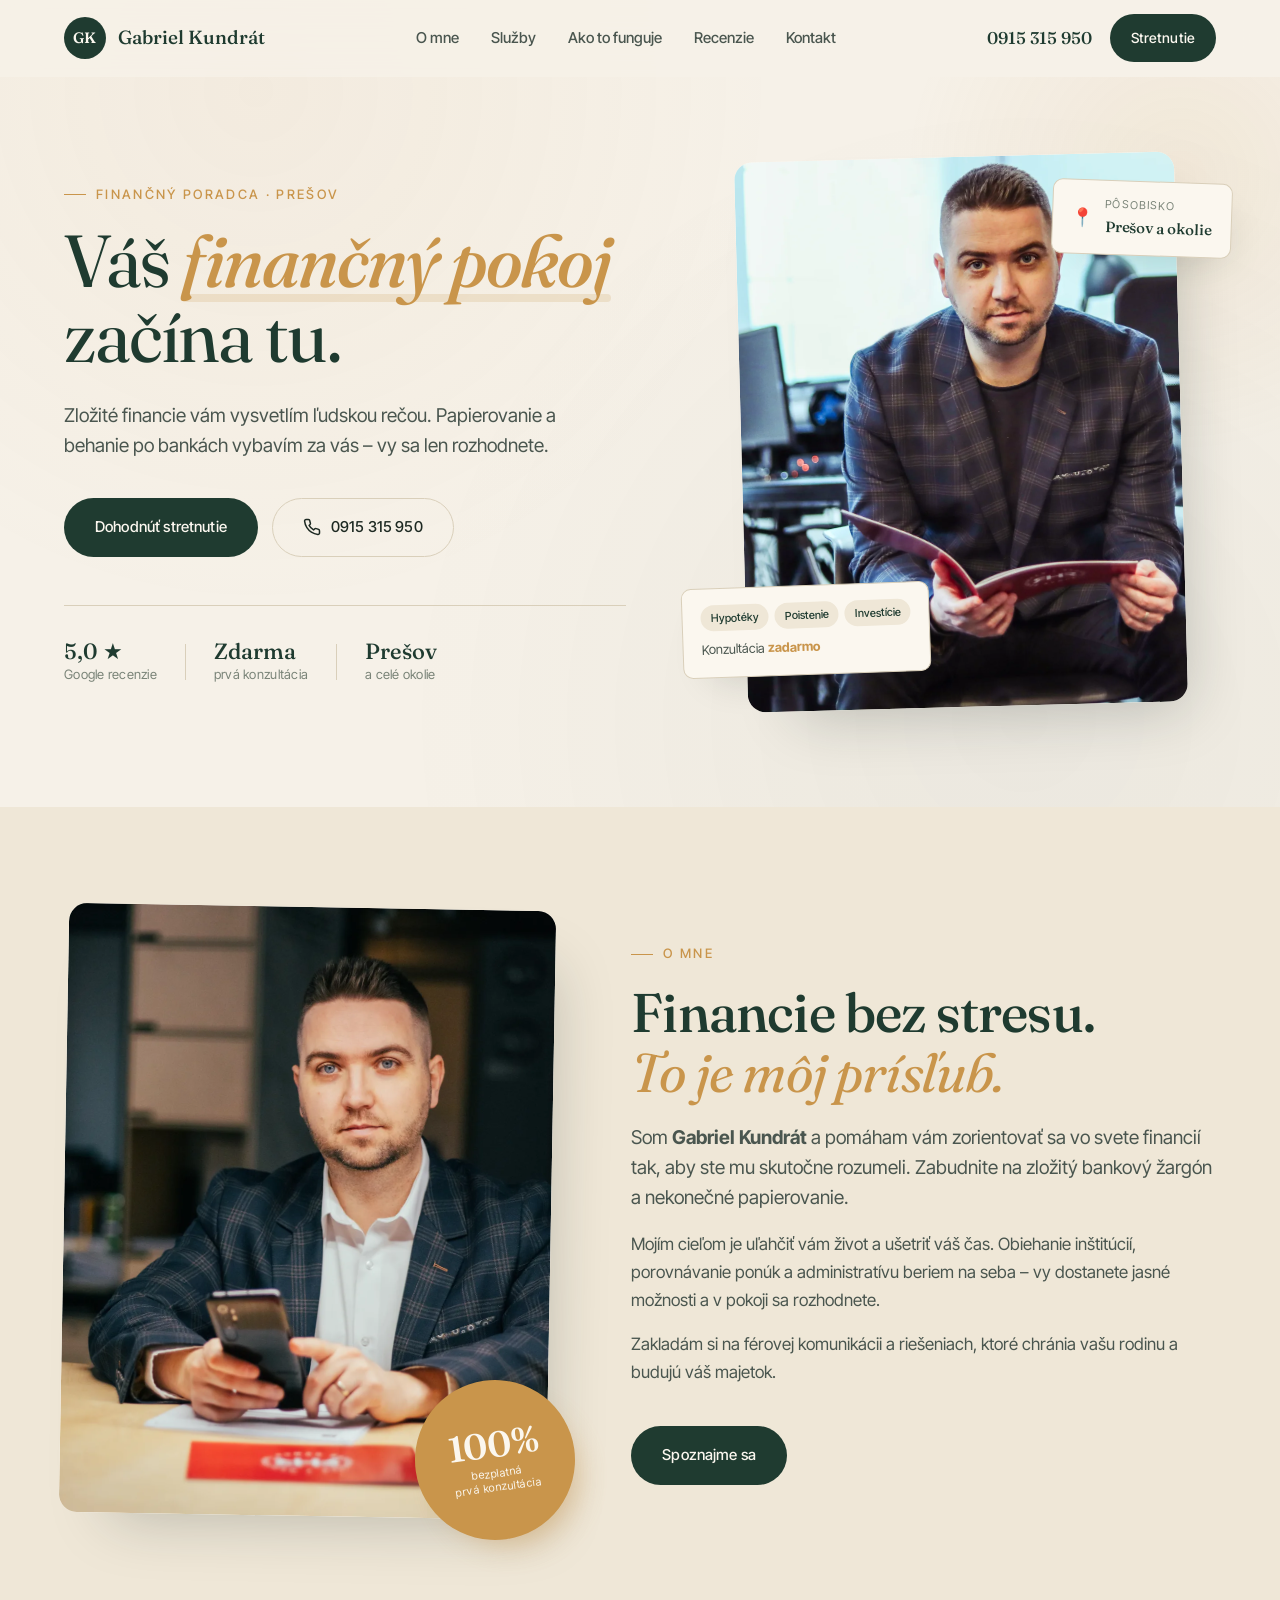
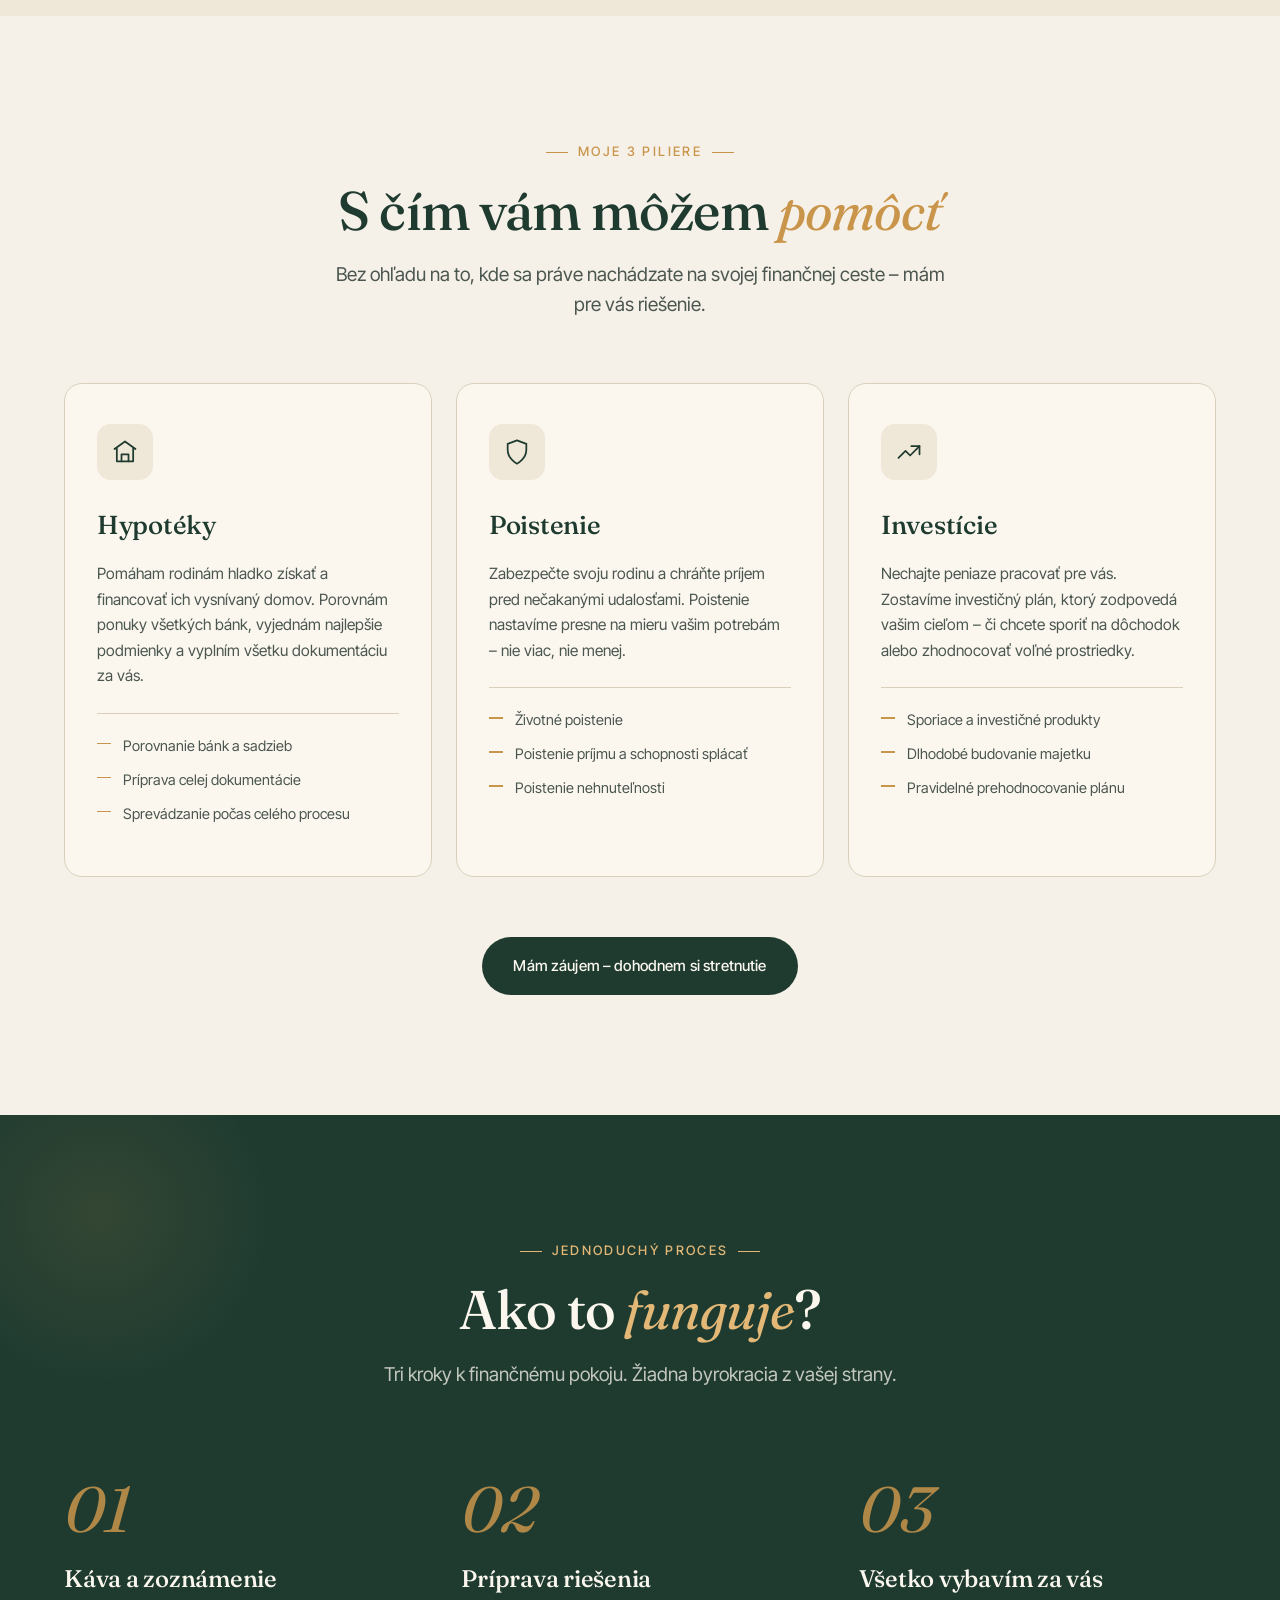
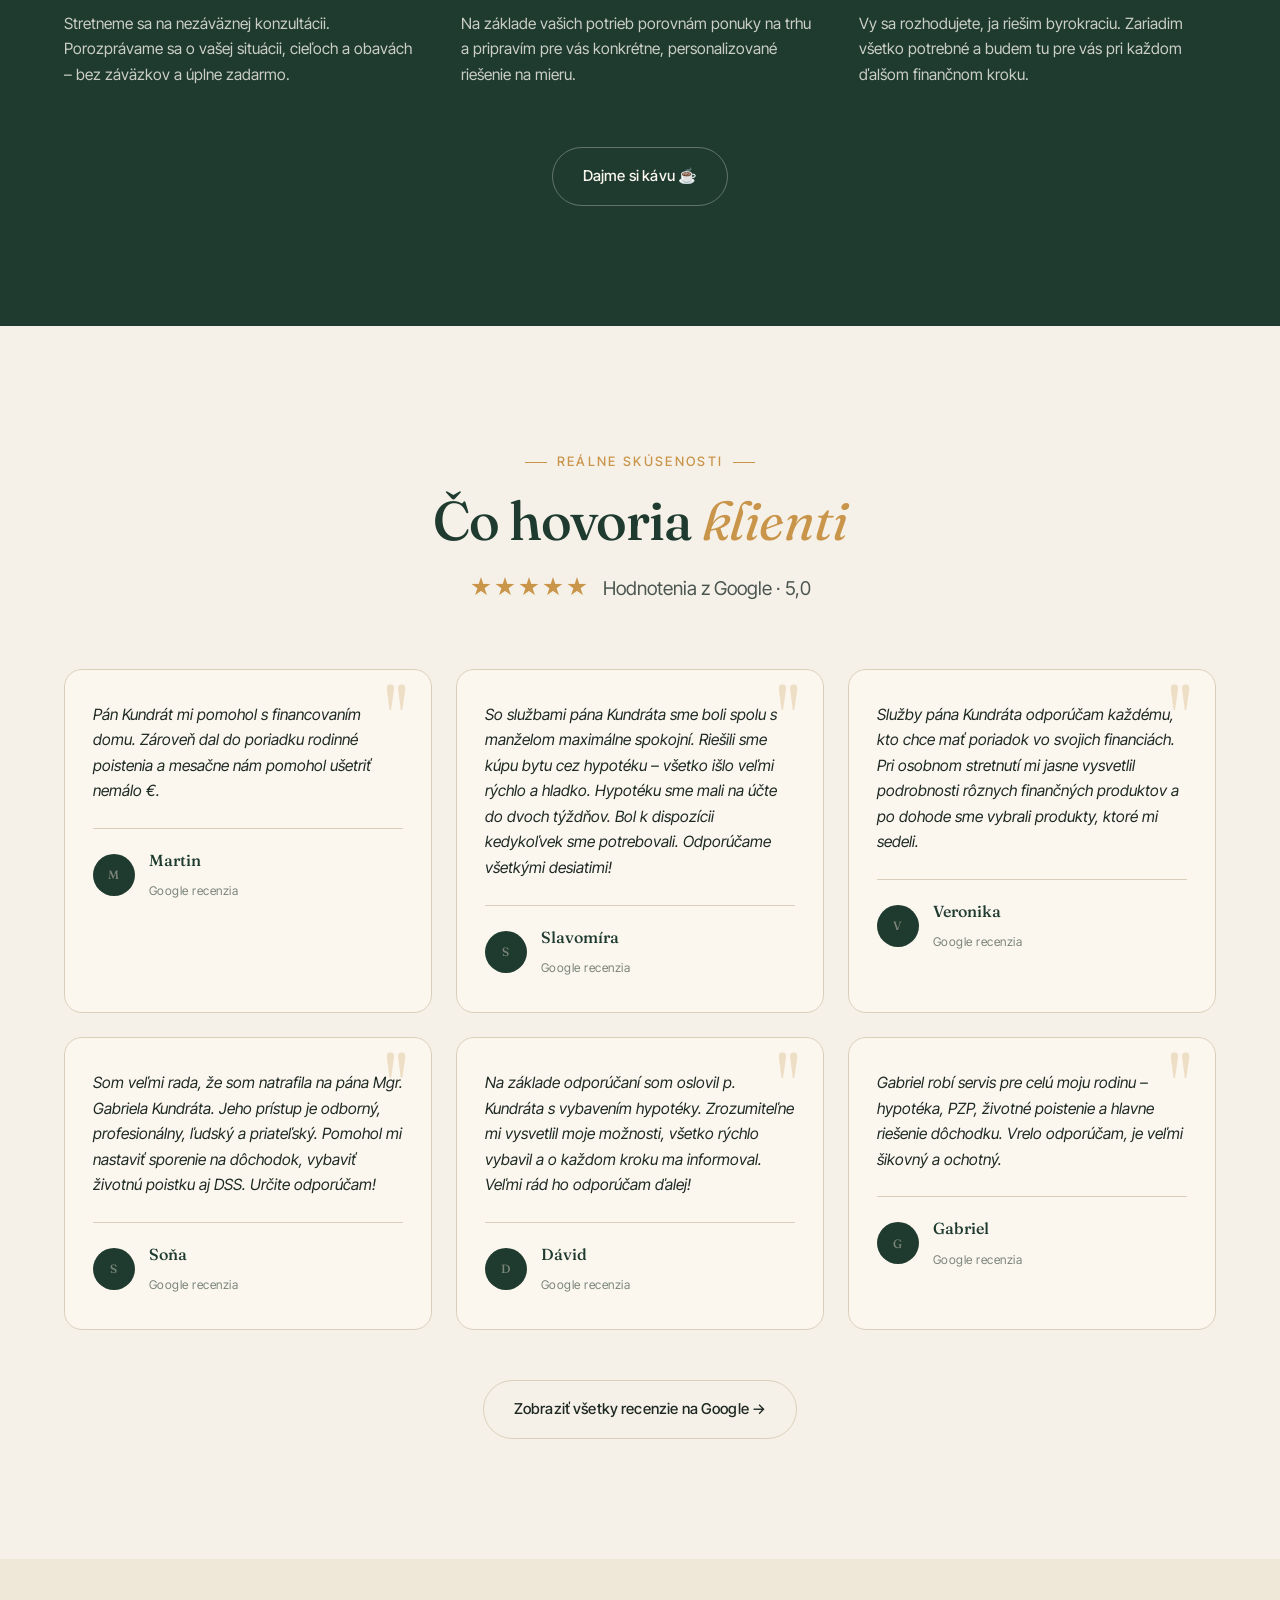
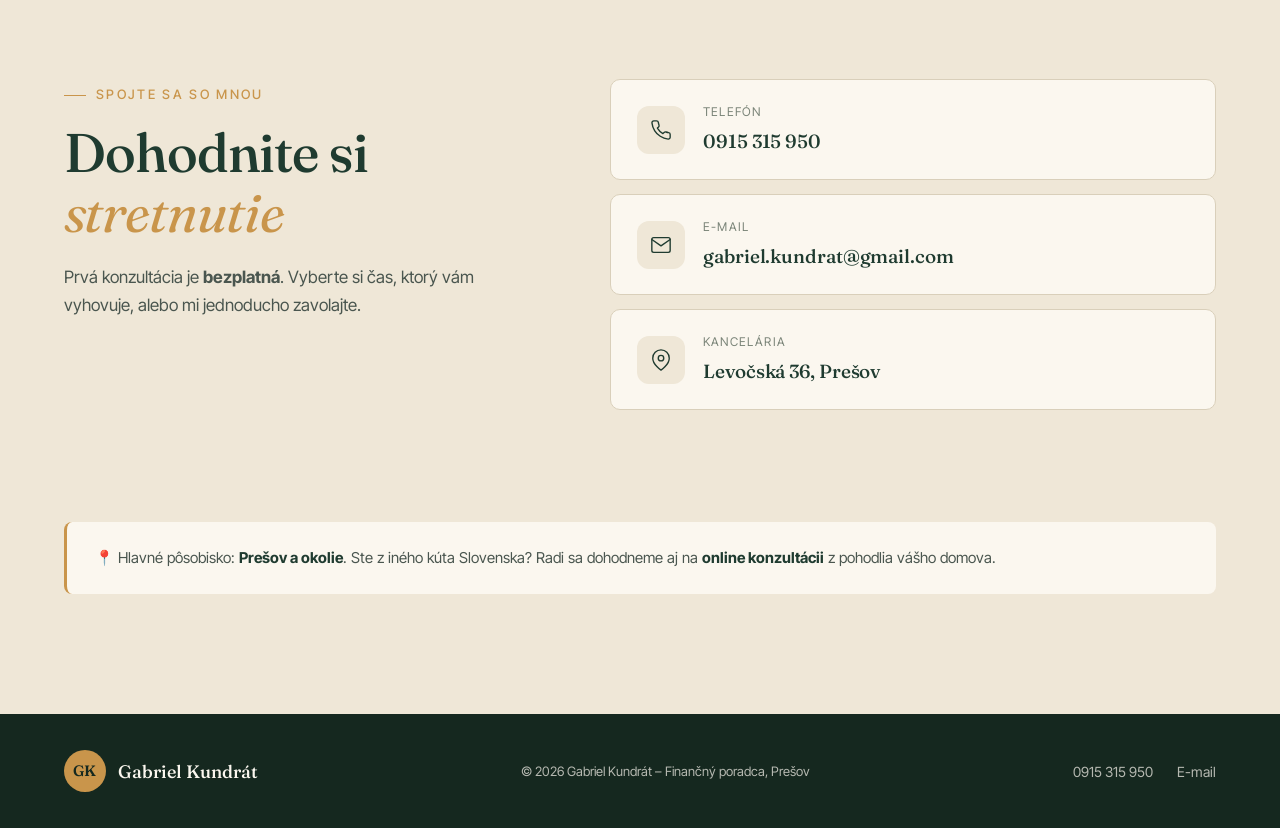
==== commit 7c5e0b5a: "Update index.html" ====
--- a/index.html
+++ b/index.html
@@ -109,10 +109,10 @@
     <div class="hero__visual">
       <div class="hero__card">
         <div class="hero__photo" id="heroPhoto">
-          <!-- Sem si vložíš svoju fotku: <img src="gabriel.jpg" alt="Gabriel Kundrát"> -->
-          <div class="hero__photo-placeholder">
-            <span>GK</span>
-          </div>
+          <picture>
+            <source srcset="gabriel-hero.webp" type="image/webp">
+            <img src="gabriel-hero.jpg" alt="Gabriel Kundrát – finančný poradca, Prešov" loading="eager" width="1100" height="1375">
+          </picture>
         </div>
         <div class="hero__badge hero__badge--top">
           <span class="hero__badge-icon">📍</span>
@@ -139,9 +139,10 @@
   <div class="container about__inner">
     <div class="about__visual">
       <div class="about__image">
-        <div class="hero__photo-placeholder">
-          <span>GK</span>
-        </div>
+        <picture>
+          <source srcset="gabriel-about.webp" type="image/webp">
+          <img src="gabriel-about.jpg" alt="Gabriel Kundrát pri práci s klientom" loading="lazy" width="1100" height="1375">
+        </picture>
       </div>
       <div class="about__stamp">
         <strong>100%</strong>
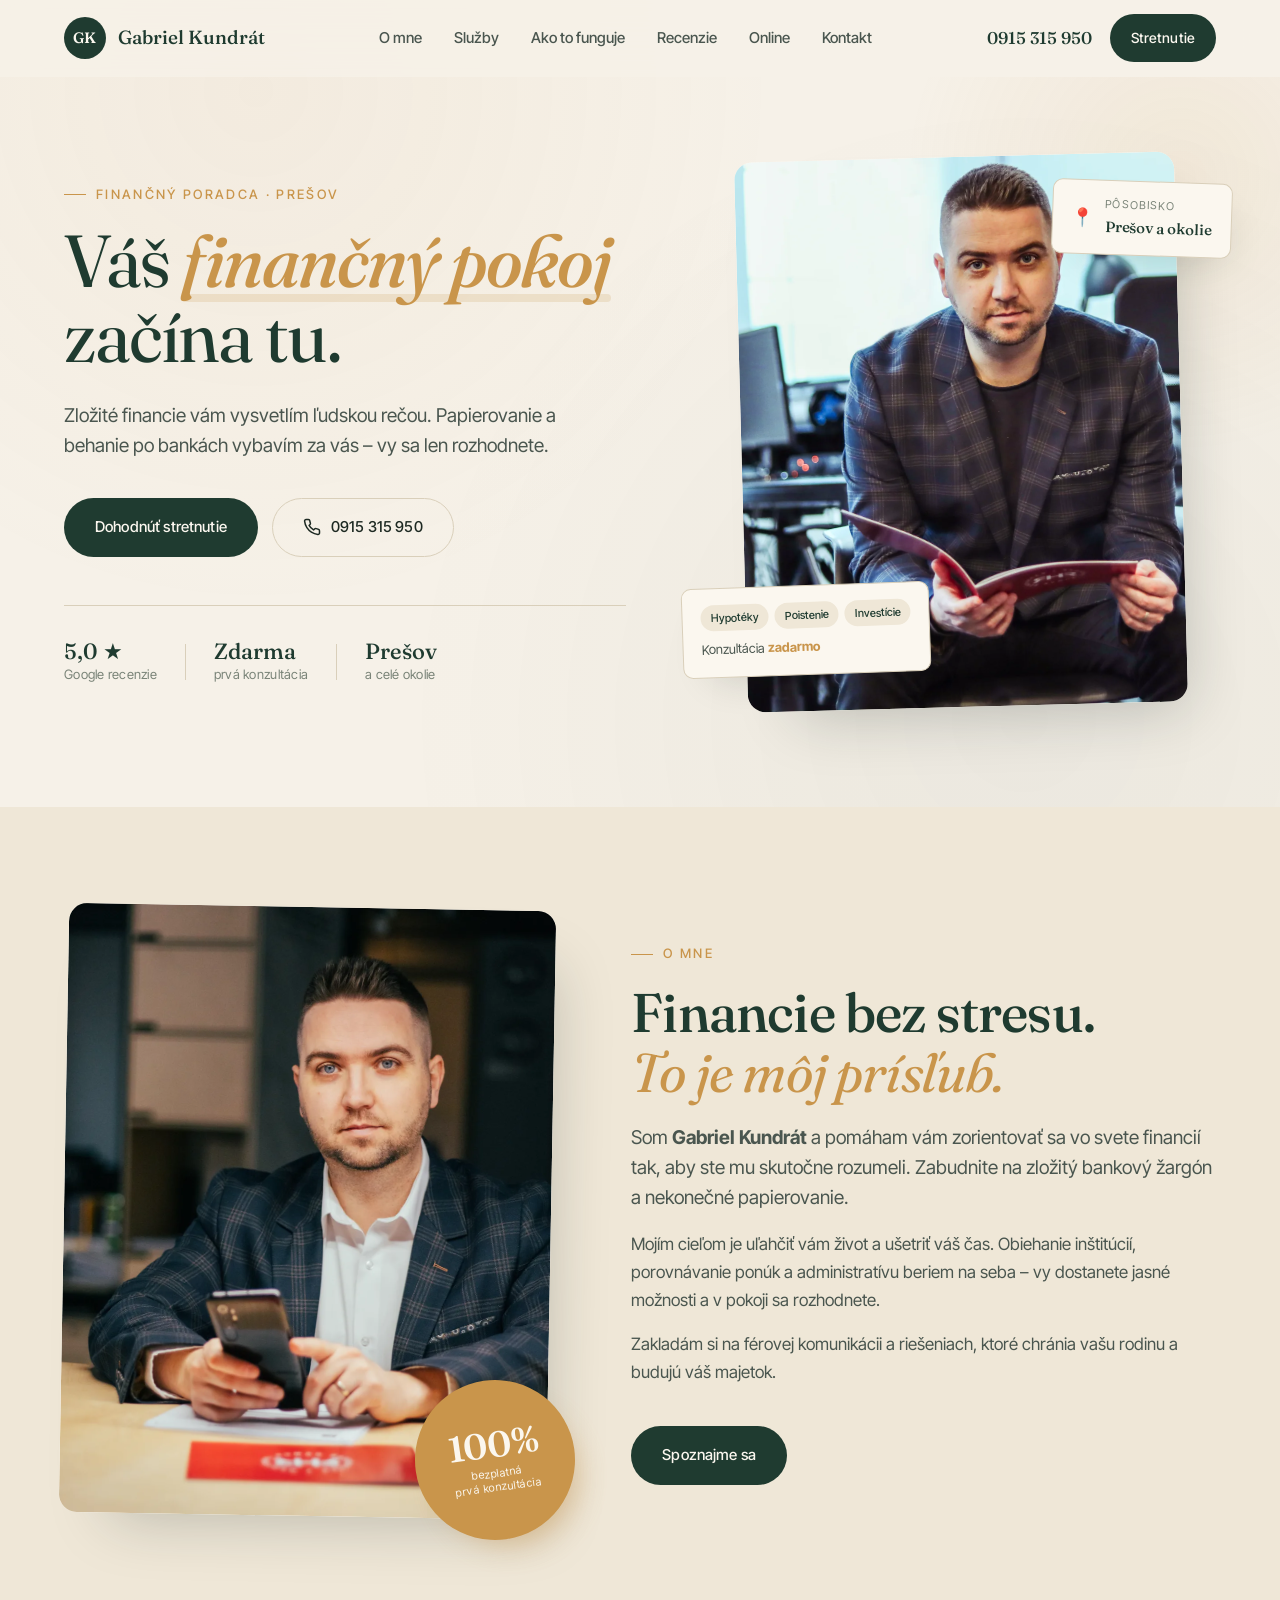
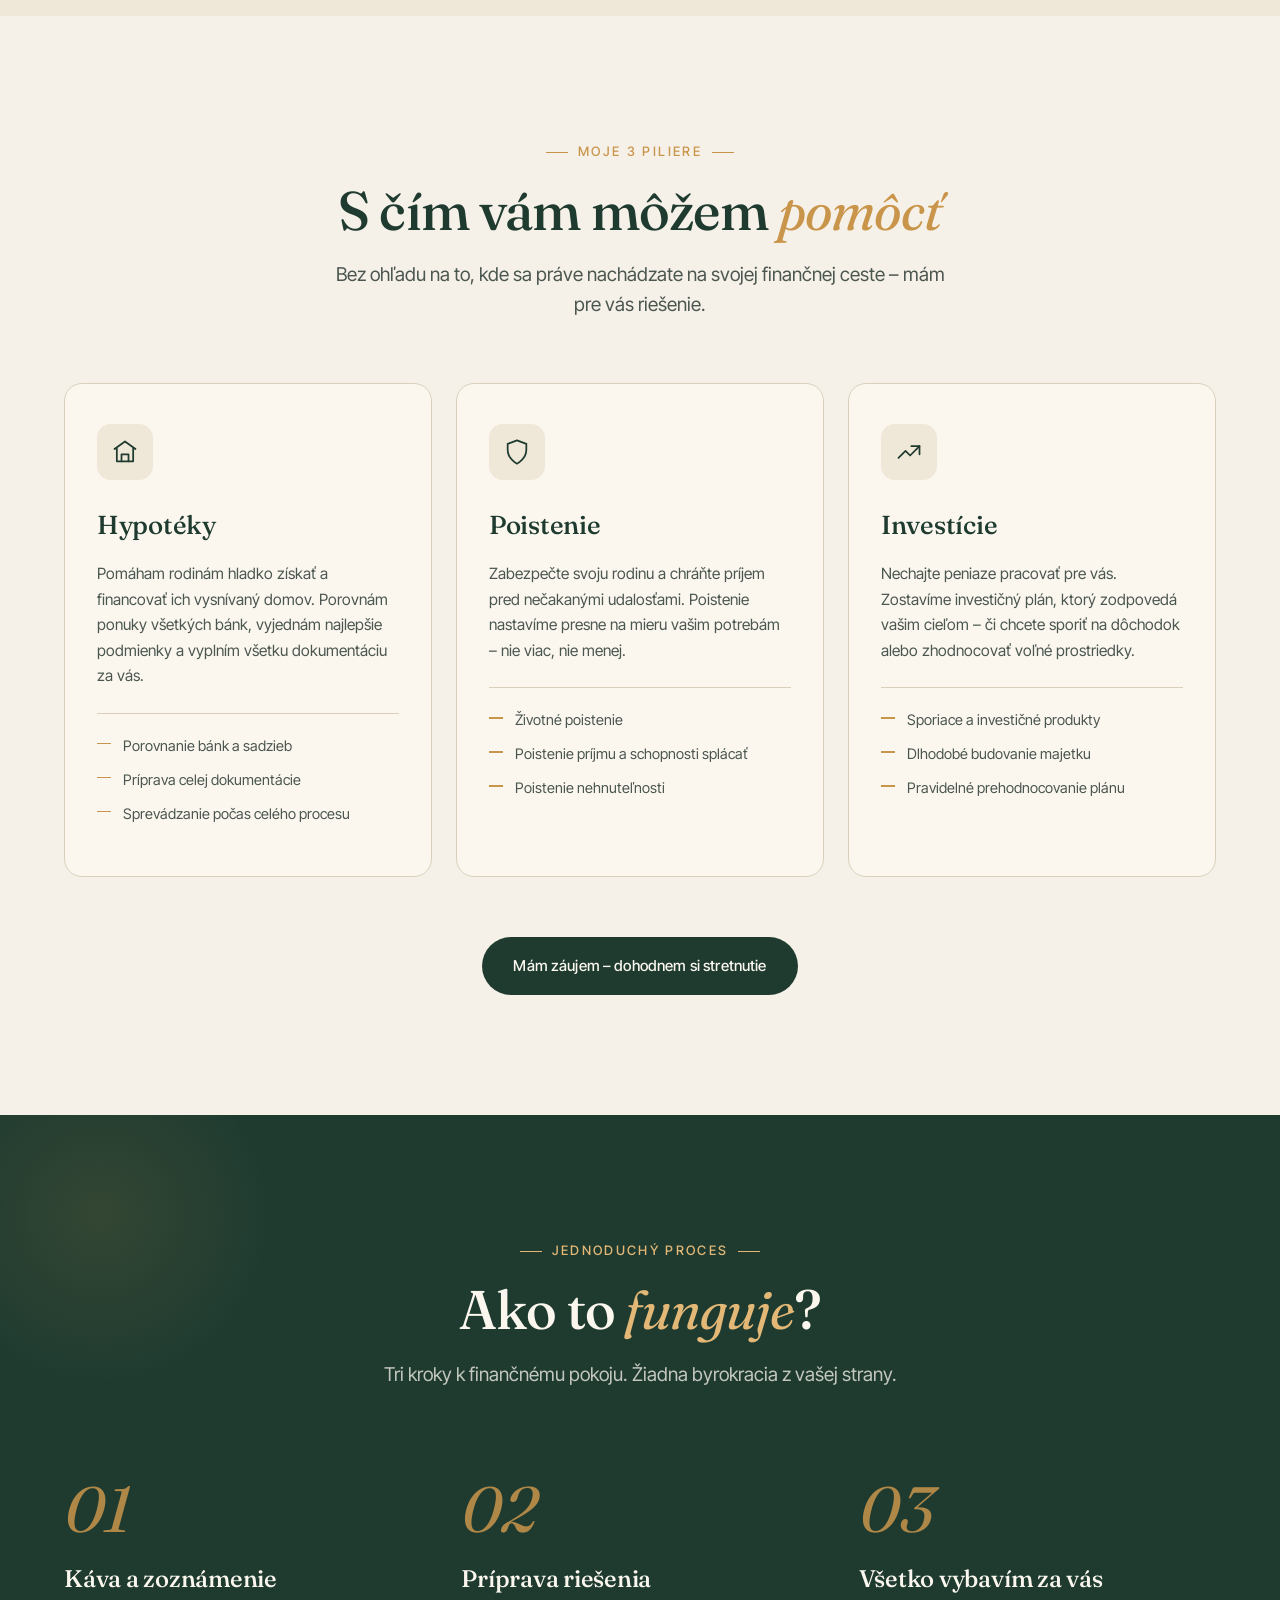
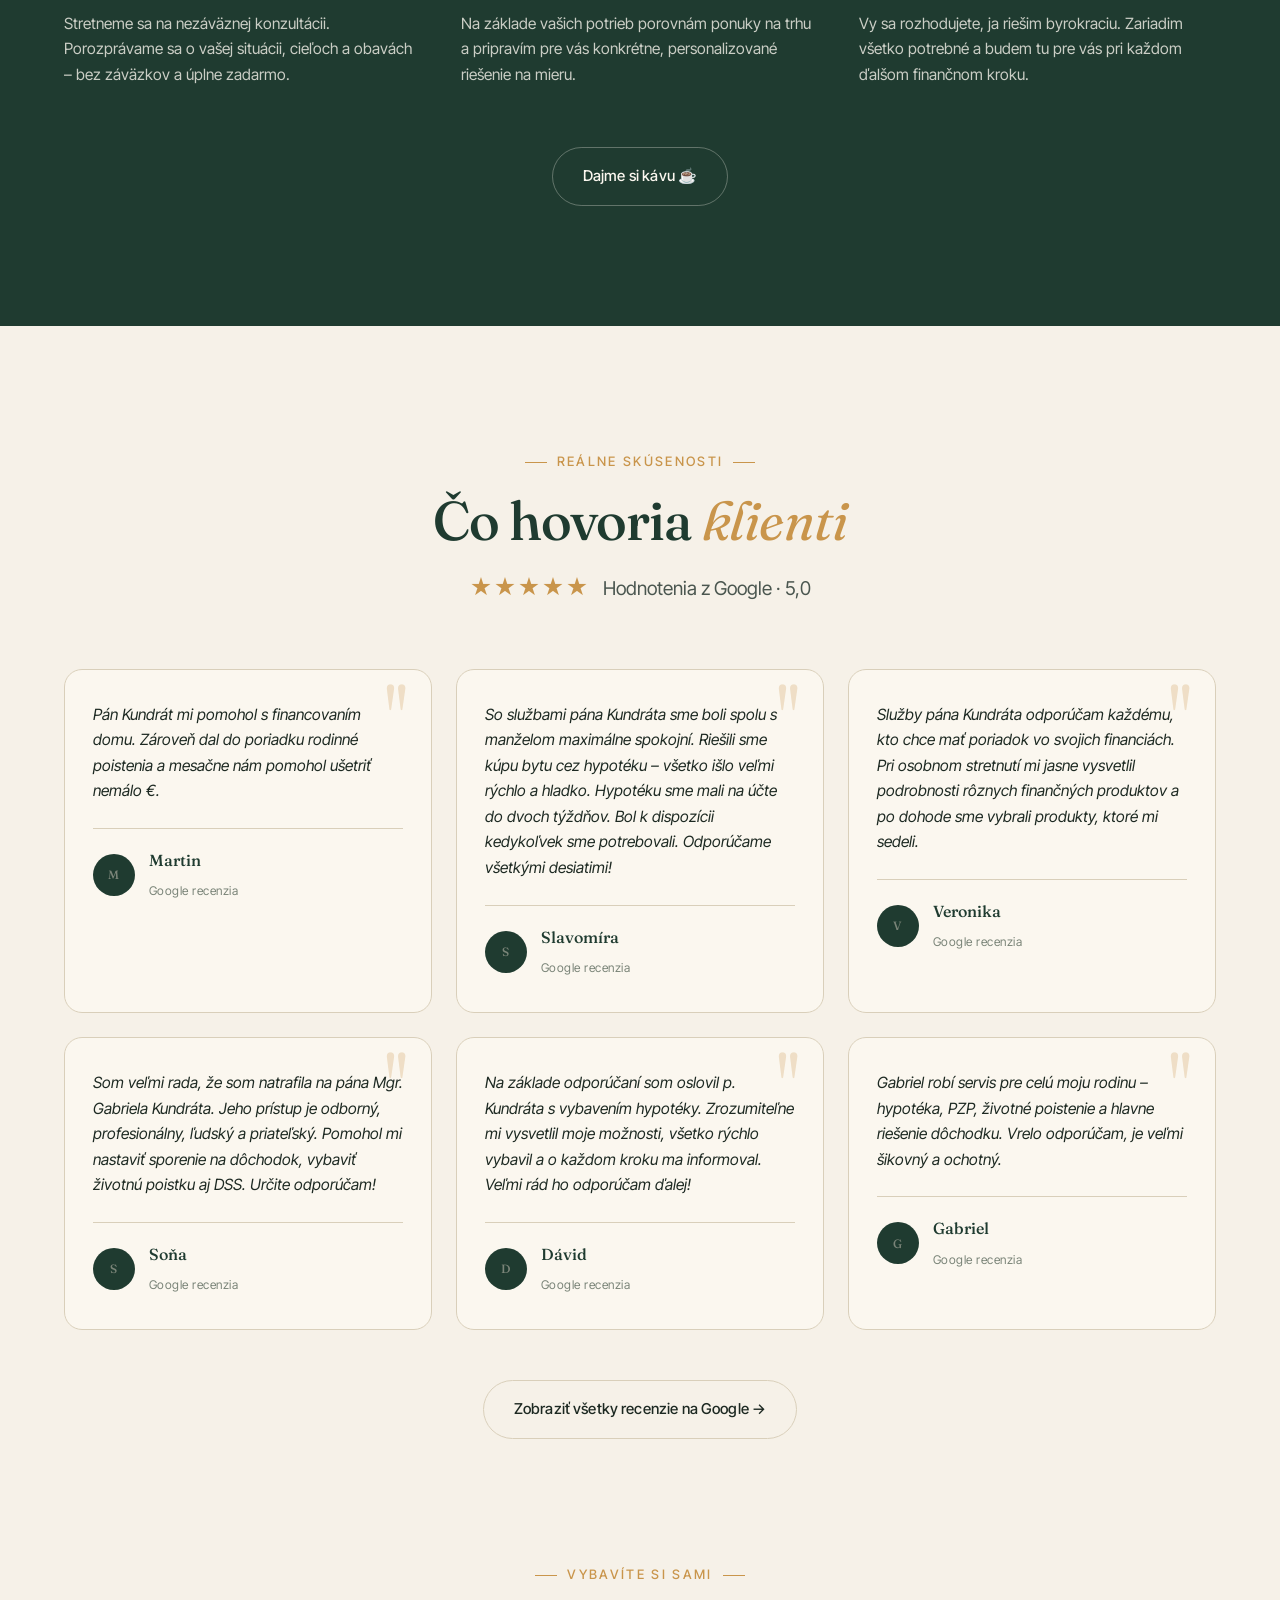
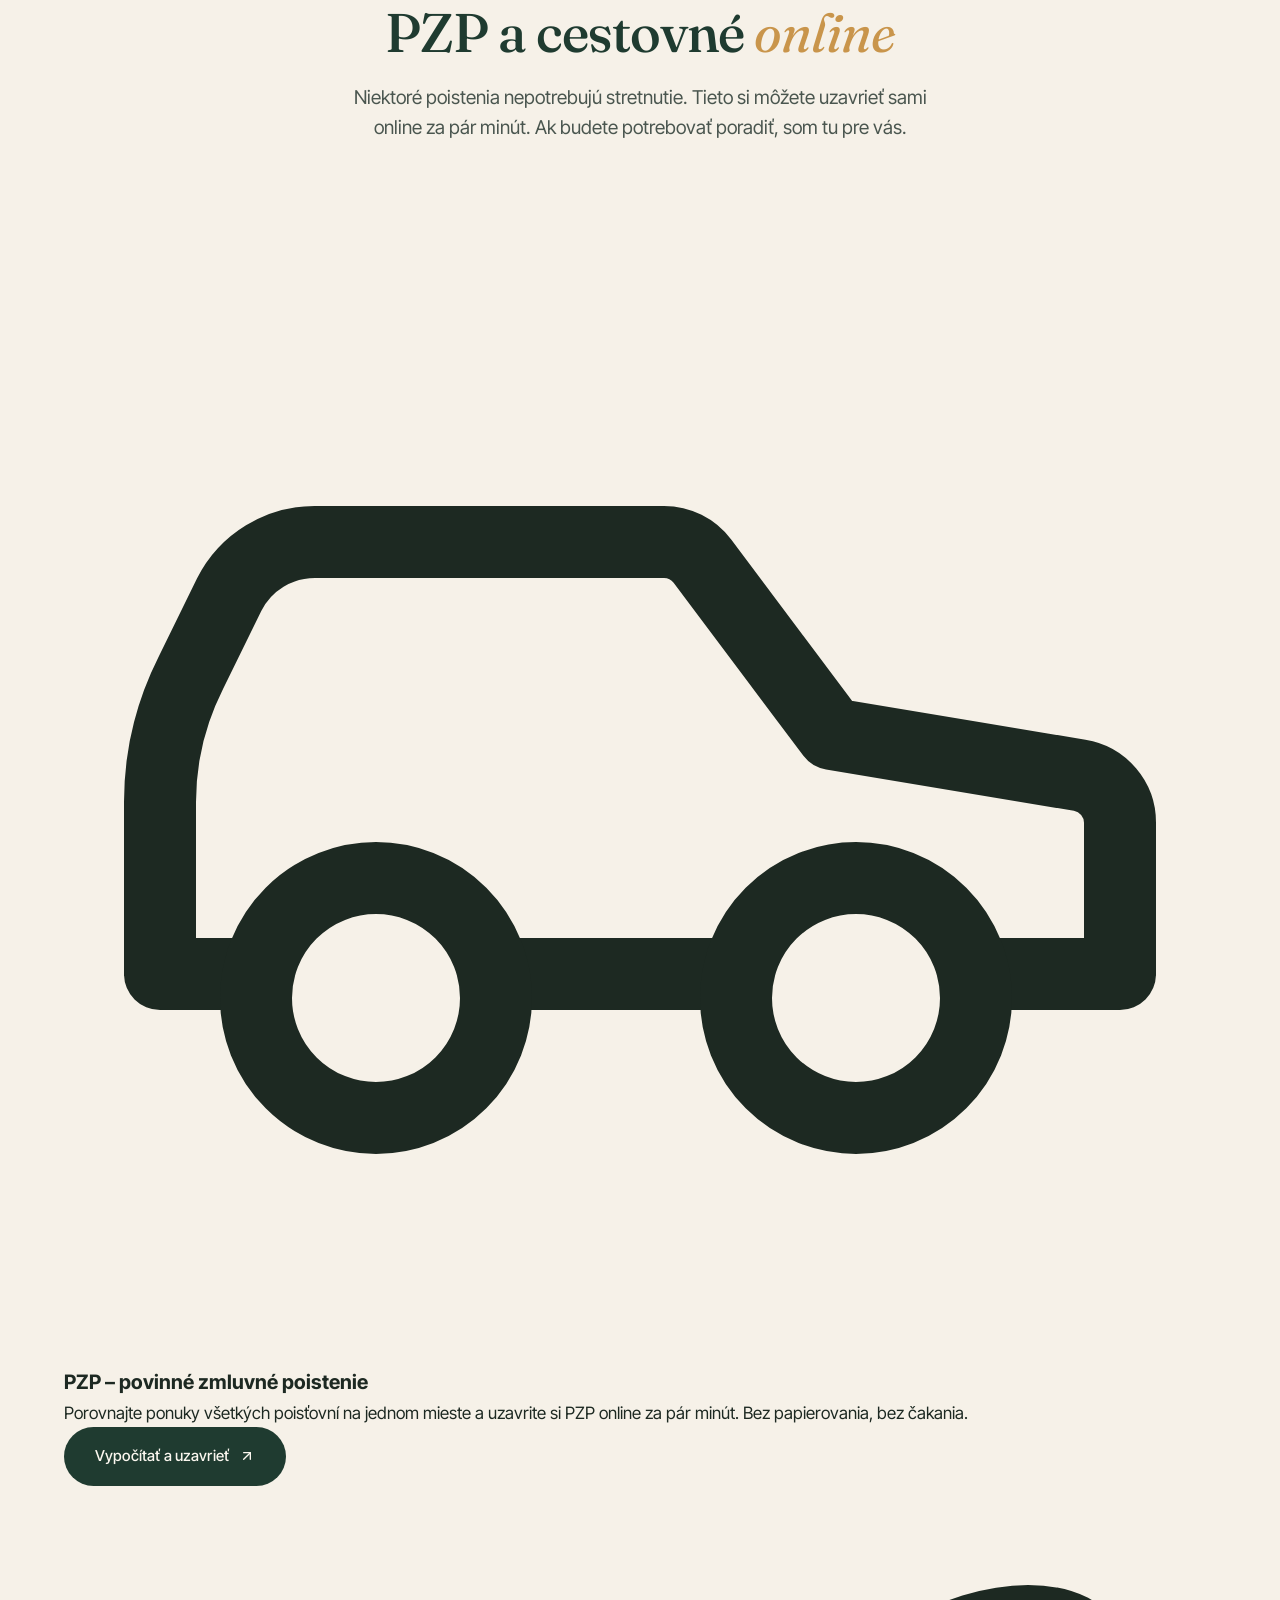
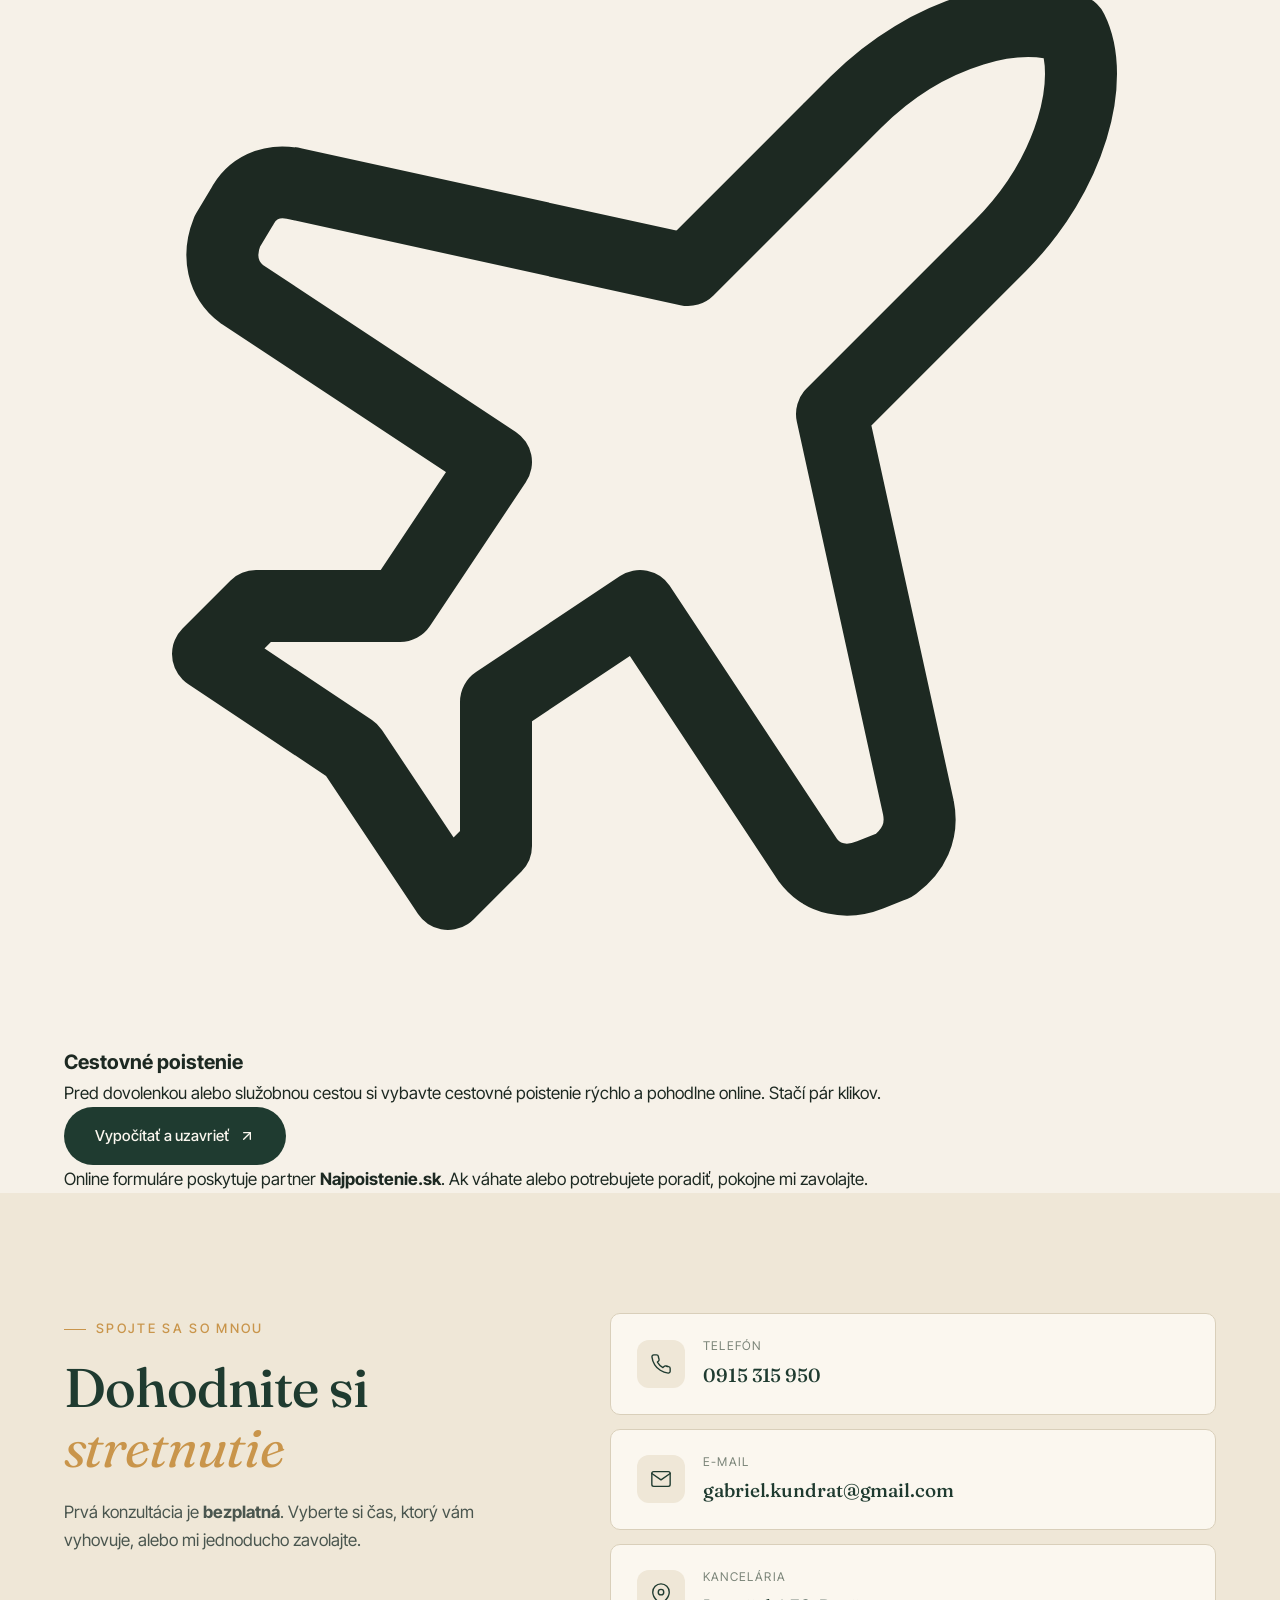
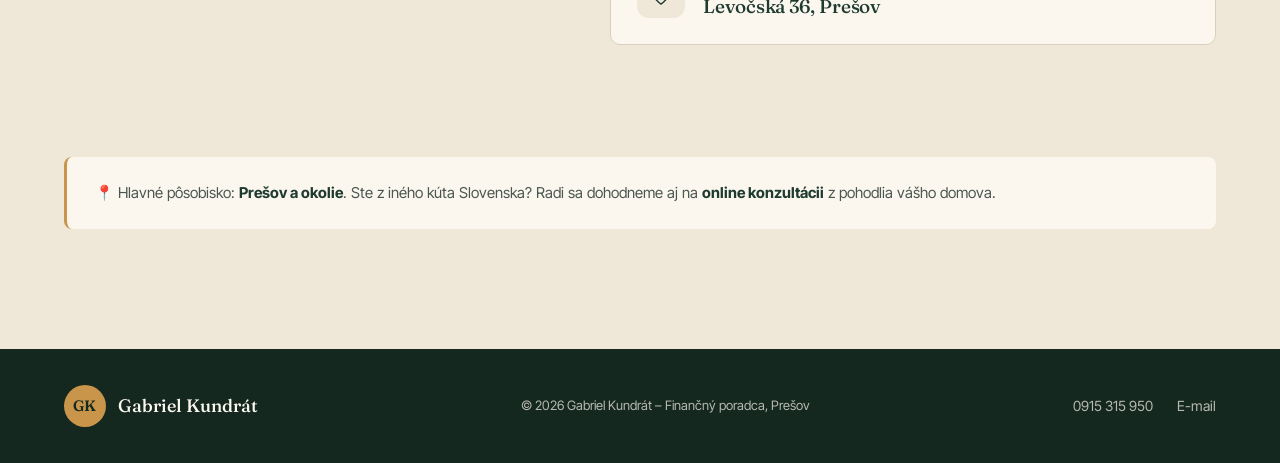
==== commit 56a78ac5: "Update index.html" ====
--- a/index.html
+++ b/index.html
@@ -57,6 +57,7 @@
       <a href="#sluzby">Služby</a>
       <a href="#proces">Ako to funguje</a>
       <a href="#recenzie">Recenzie</a>
+      <a href="#online-poistenie">Online</a>
       <a href="#kontakt">Kontakt</a>
     </nav>
     <div class="nav__cta">
@@ -341,6 +342,59 @@
   </div>
 </section>
 
+<!-- ============= PZP A CESTOVNÉ ONLINE ============= -->
+<section id="online-poistenie" class="online">
+  <div class="container">
+    <div class="section-head">
+      <span class="eyebrow">Vybavíte si sami</span>
+      <h2 class="section-title">PZP a cestovné <em>online</em></h2>
+      <p class="section-lead">
+        Niektoré poistenia nepotrebujú stretnutie. Tieto si môžete uzavrieť
+        sami online za pár minút. Ak budete potrebovať poradiť, som tu pre vás.
+      </p>
+    </div>
+
+    <div class="online__grid">
+
+      <article class="online__card">
+        <div class="online__icon" aria-hidden="true">
+          <svg viewBox="0 0 24 24" fill="none" stroke="currentColor" stroke-width="1.5" stroke-linecap="round" stroke-linejoin="round"><path d="M14 16H9m10 0h3v-3.15a1 1 0 0 0-.84-.99L16 11l-2.7-3.6a1 1 0 0 0-.8-.4H5.24a2 2 0 0 0-1.8 1.1l-.8 1.63A6 6 0 0 0 2 12.42V16h2"/><circle cx="6.5" cy="16.5" r="2.5"/><circle cx="16.5" cy="16.5" r="2.5"/></svg>
+        </div>
+        <h3>PZP – povinné zmluvné poistenie</h3>
+        <p>
+          Porovnajte ponuky všetkých poisťovní na jednom mieste a uzavrite si
+          PZP online za pár minút. Bez papierovania, bez čakania.
+        </p>
+        <a href="https://www.najpoistenie.sk/pzp-povinne-zmluvne-poistenie/?kod=108900379" target="_blank" rel="noopener noreferrer" class="btn btn--primary">
+          Vypočítať a uzavrieť
+          <svg width="16" height="16" viewBox="0 0 24 24" fill="none" stroke="currentColor" stroke-width="2" stroke-linecap="round" stroke-linejoin="round"><path d="M7 17L17 7"/><path d="M7 7h10v10"/></svg>
+        </a>
+      </article>
+
+      <article class="online__card">
+        <div class="online__icon" aria-hidden="true">
+          <svg viewBox="0 0 24 24" fill="none" stroke="currentColor" stroke-width="1.5" stroke-linecap="round" stroke-linejoin="round"><path d="M17.8 19.2 16 11l3.5-3.5C21 6 21.5 4 21 3c-1-.5-3 0-4.5 1.5L13 8 4.8 6.2c-.5-.1-.9.1-1.1.5l-.3.5c-.2.5-.1 1 .3 1.3L9 12l-2 3H4l-1 1 3 2 2 3 1-1v-3l3-2 3.5 5.3c.3.4.8.5 1.3.3l.5-.2c.4-.3.6-.7.5-1.2z"/></svg>
+        </div>
+        <h3>Cestovné poistenie</h3>
+        <p>
+          Pred dovolenkou alebo služobnou cestou si vybavte cestovné poistenie
+          rýchlo a pohodlne online. Stačí pár klikov.
+        </p>
+        <a href="https://www.najpoistenie.sk/cestovne-poistenie/?kod=108900379" target="_blank" rel="noopener noreferrer" class="btn btn--primary">
+          Vypočítať a uzavrieť
+          <svg width="16" height="16" viewBox="0 0 24 24" fill="none" stroke="currentColor" stroke-width="2" stroke-linecap="round" stroke-linejoin="round"><path d="M7 17L17 7"/><path d="M7 7h10v10"/></svg>
+        </a>
+      </article>
+
+    </div>
+
+    <p class="online__note">
+      Online formuláre poskytuje partner <strong>Najpoistenie.sk</strong>.
+      Ak váhate alebo potrebujete poradiť, pokojne mi <a href="tel:+421915315950">zavolajte</a>.
+    </p>
+  </div>
+</section>
+
 <!-- ============= KONTAKT ============= -->
 <section id="kontakt" class="contact">
   <div class="container">
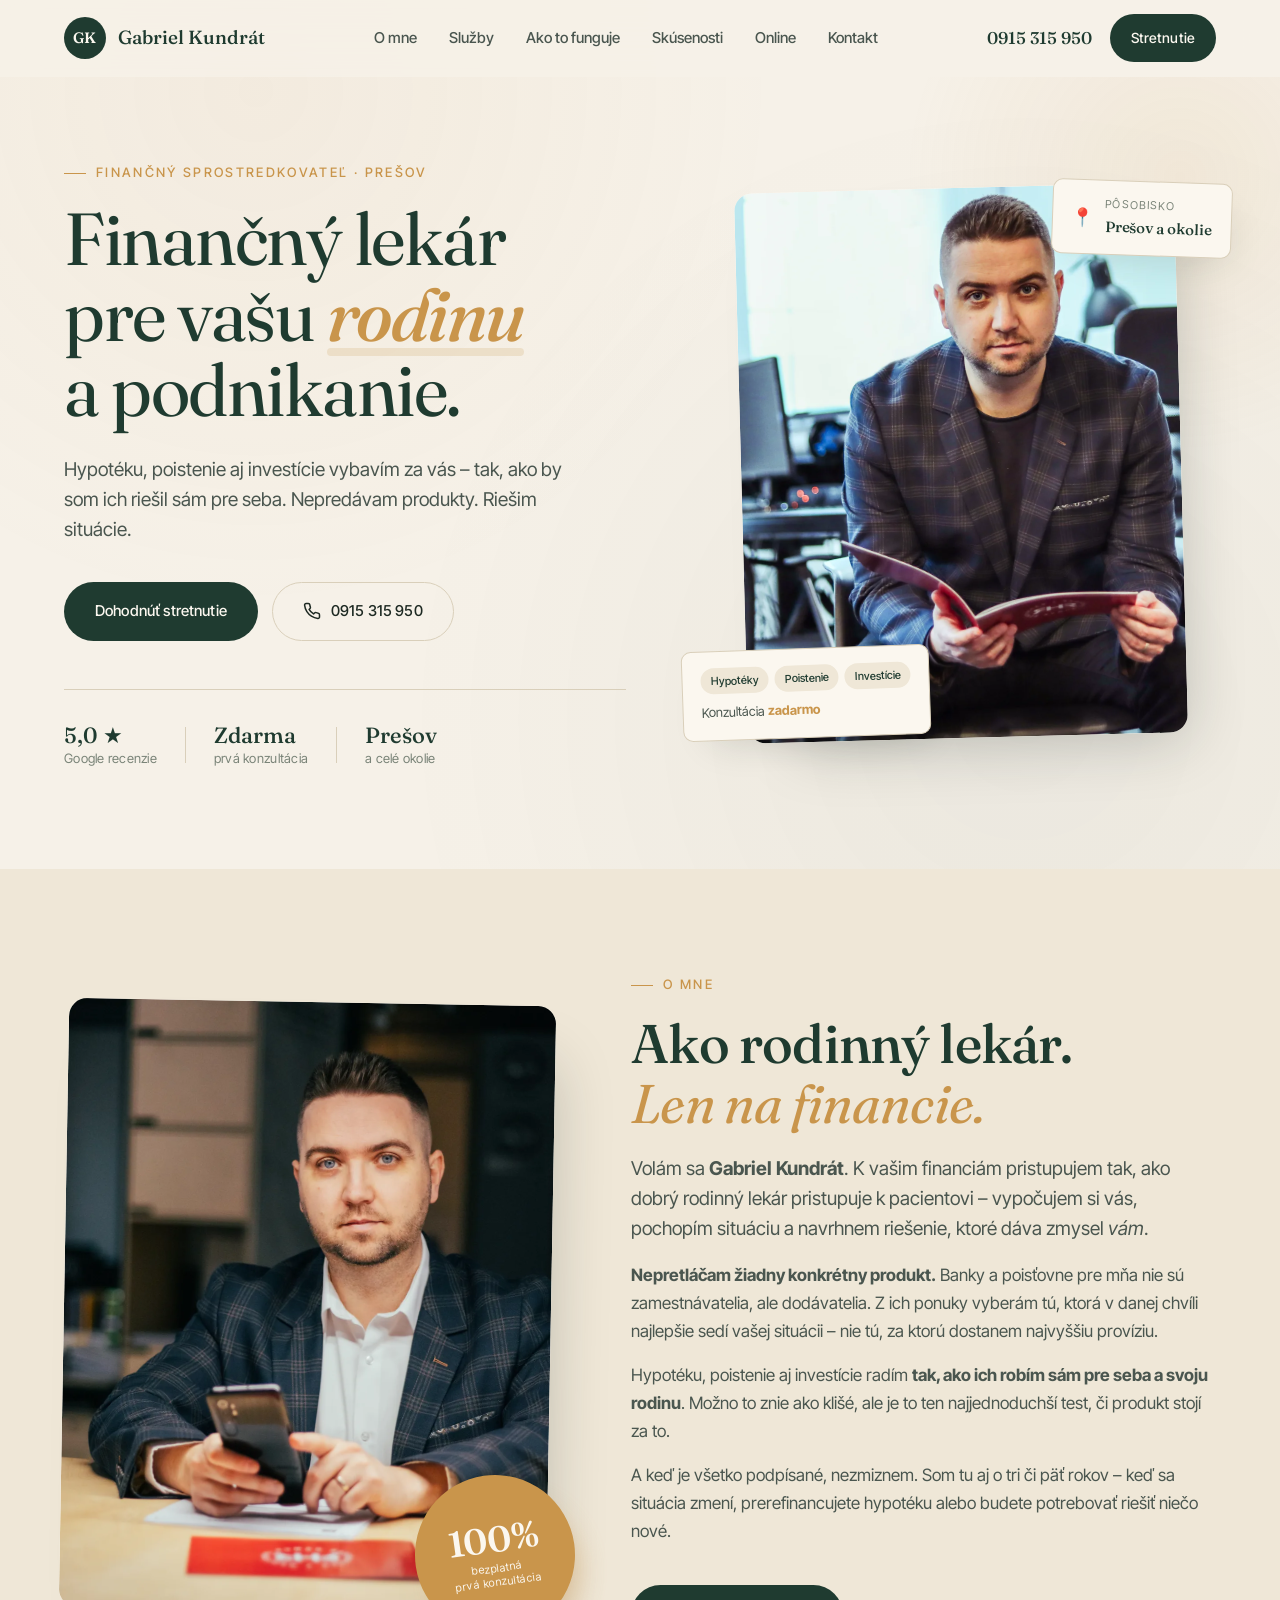
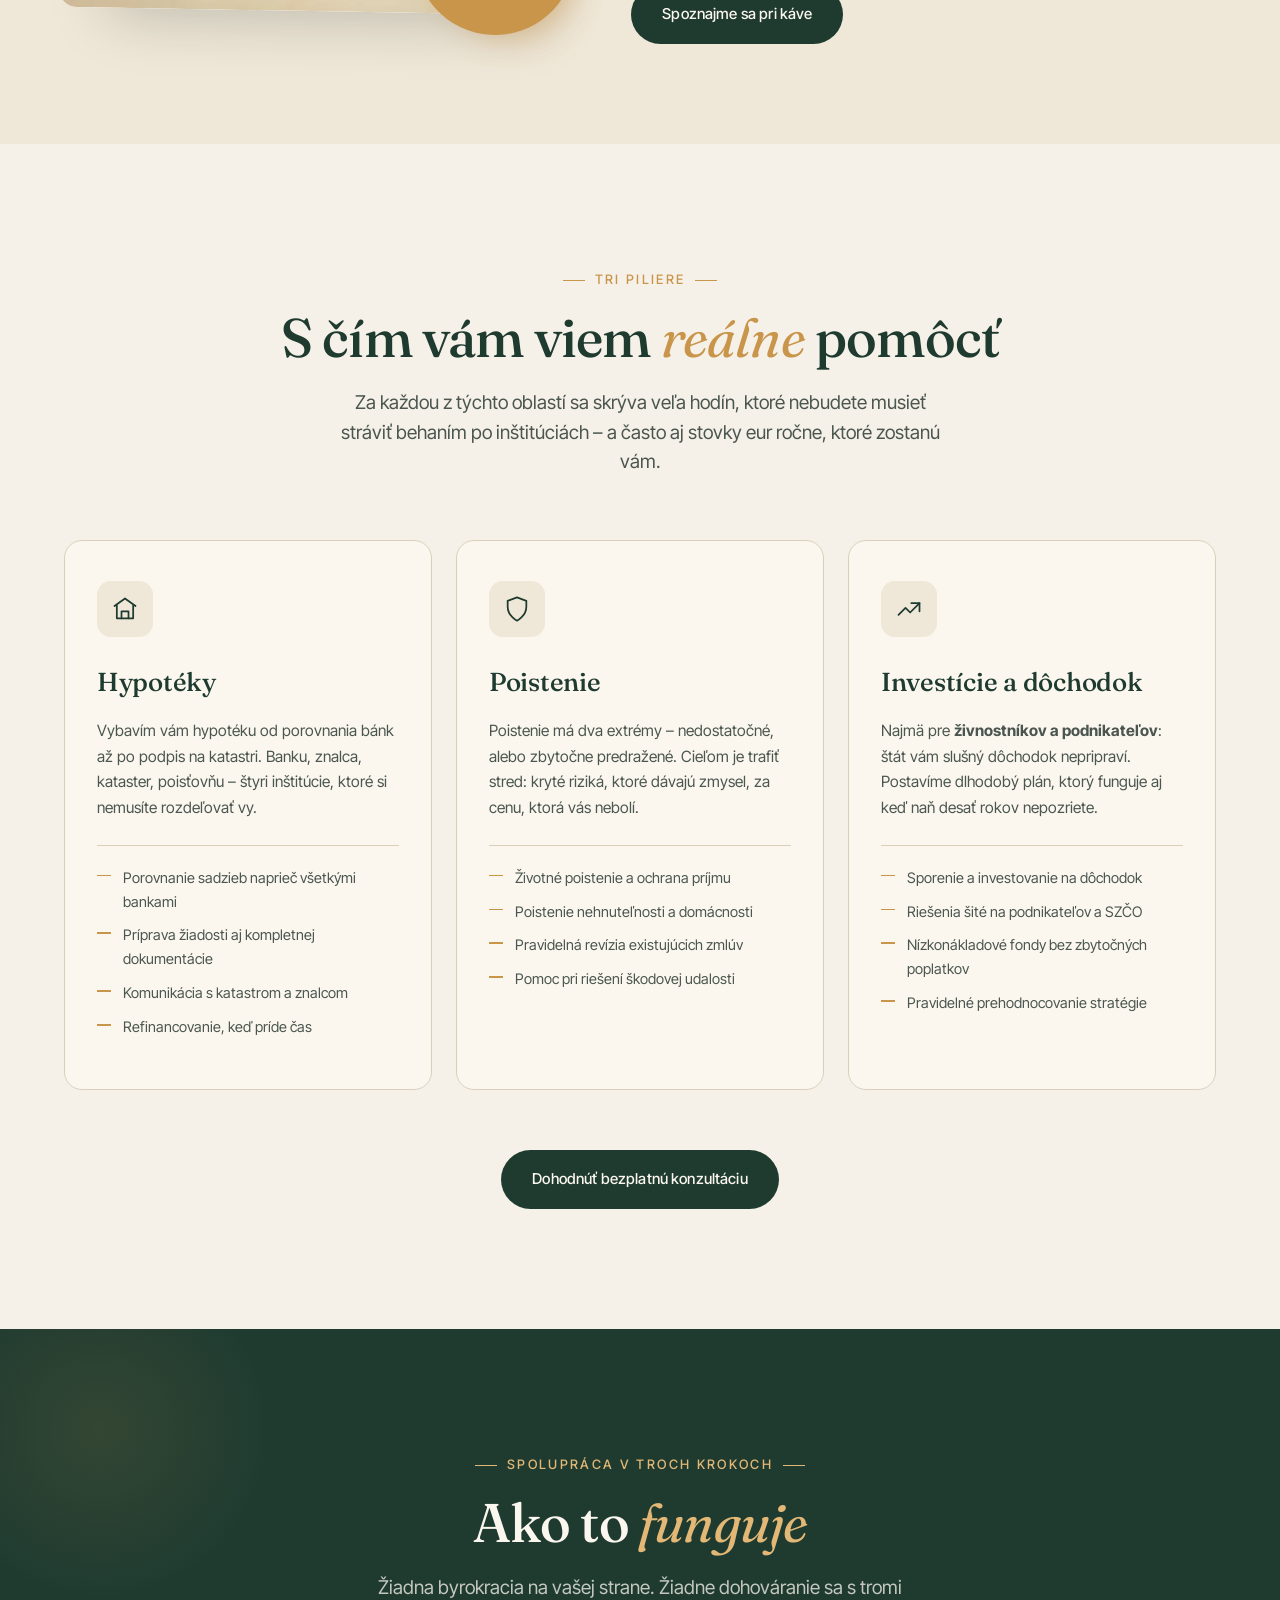
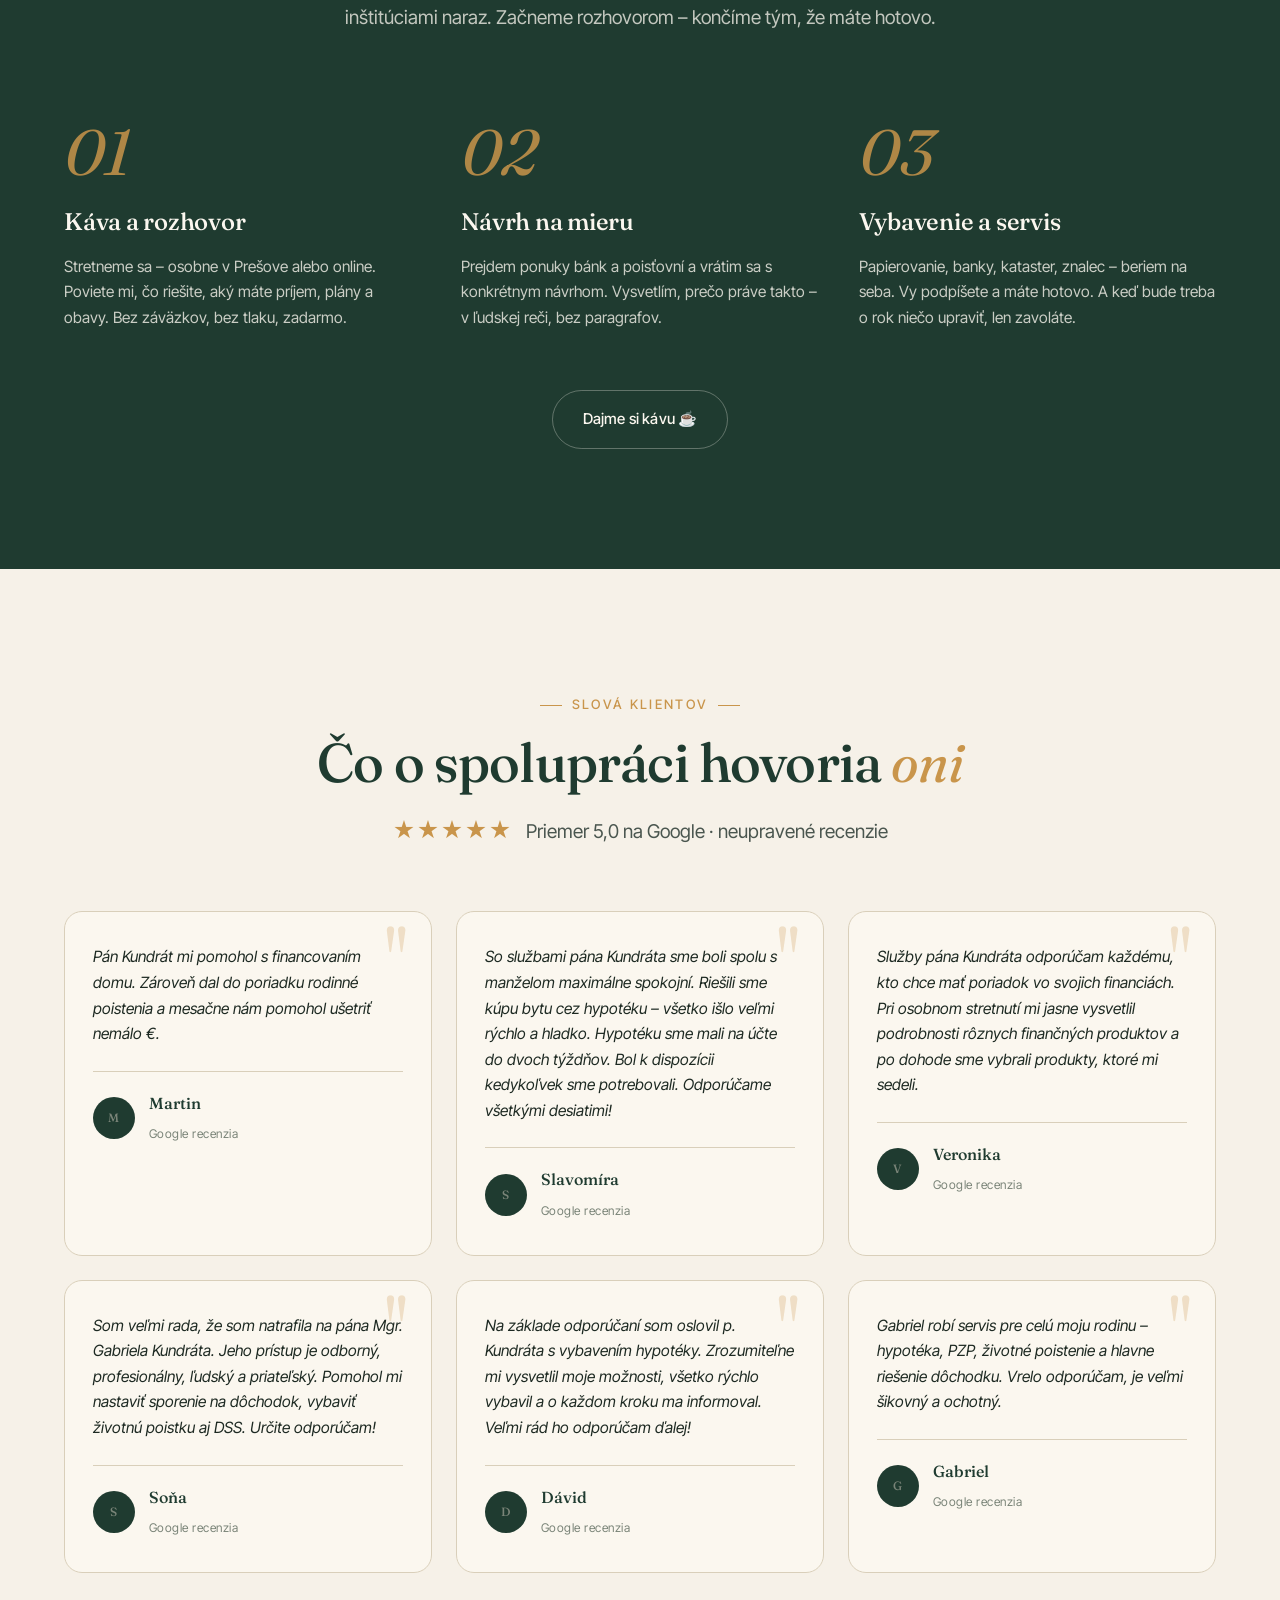
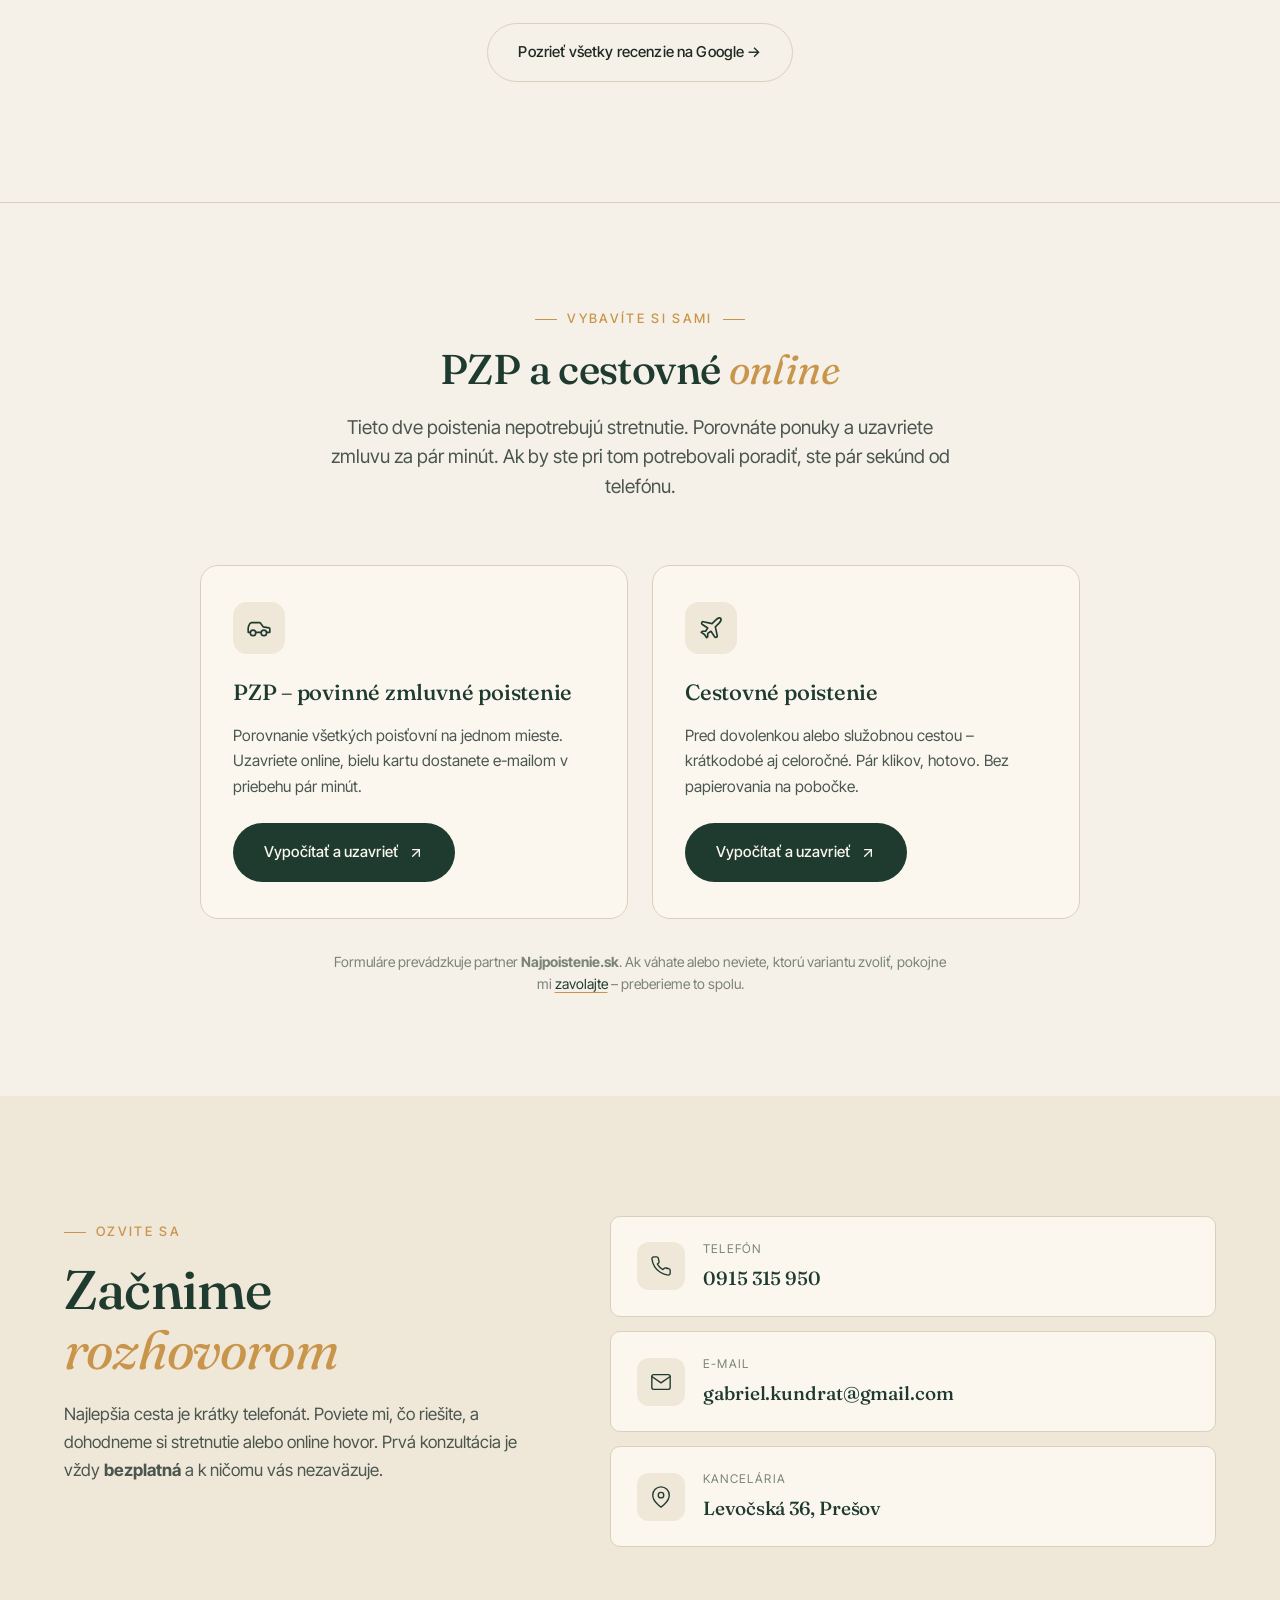
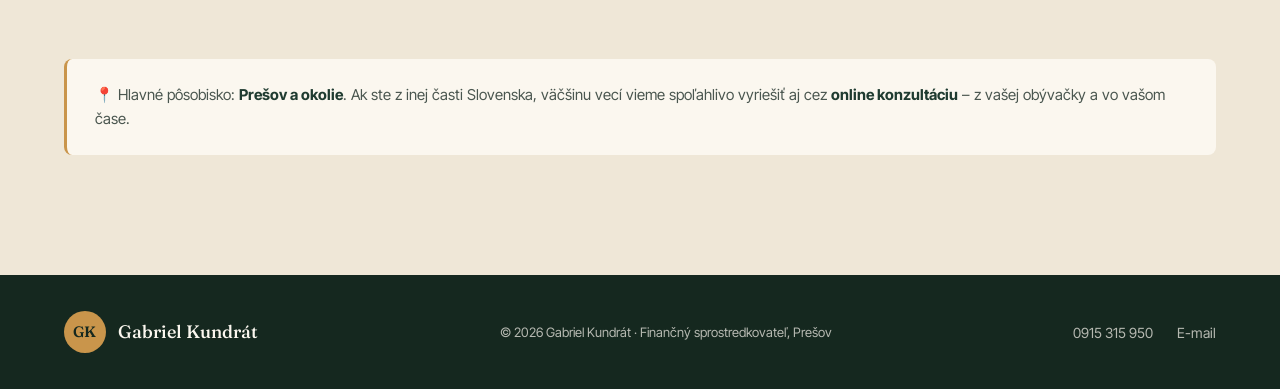
==== commit 48d5d6dc: "Update index.html" ====
--- a/index.html
+++ b/index.html
@@ -3,14 +3,14 @@
 <head>
 <meta charset="UTF-8">
 <meta name="viewport" content="width=device-width, initial-scale=1.0">
-<title>Gabriel Kundrát – Finančný poradca | Prešov</title>
-<meta name="description" content="Gabriel Kundrát – finančný poradca pre Prešov a okolie. Hypotéky, poistenie, investície. Bezplatná konzultácia.">
-<meta name="keywords" content="finančný poradca Prešov, hypotéka, poistenie, investície, Gabriel Kundrát">
+<title>Gabriel Kundrát – Finančný sprostredkovateľ | Prešov</title>
+<meta name="description" content="Gabriel Kundrát – finančný sprostredkovateľ pre Prešov a okolie. Hypotéky, poistenie a investície pre rodiny, živnostníkov a podnikateľov. Prvá konzultácia zadarmo.">
+<meta name="keywords" content="finančný sprostredkovateľ Prešov, hypotéka, poistenie, investície, dôchodok pre živnostníkov, Gabriel Kundrát">
 <meta name="author" content="Gabriel Kundrát">
 
 <!-- Open Graph / sociálne siete -->
-<meta property="og:title" content="Gabriel Kundrát – Finančný poradca | Prešov">
-<meta property="og:description" content="Váš finančný pokoj začína tu. Hypotéky, poistenie, investície – ľudskou rečou.">
+<meta property="og:title" content="Gabriel Kundrát – Finančný sprostredkovateľ | Prešov">
+<meta property="og:description" content="Finančný lekár pre vašu rodinu a podnikanie. Hypotéky, poistenie a investície – vybavím ich za vás.">
 <meta property="og:type" content="website">
 <meta property="og:locale" content="sk_SK">
 <meta property="og:url" content="https://gabrielkundrat.sk/">
@@ -25,8 +25,8 @@
 {
   "@context": "https://schema.org",
   "@type": "FinancialService",
-  "name": "Gabriel Kundrát – Finančný poradca",
-  "description": "Nezávislý finančný poradca pre Prešov a okolie. Hypotéky, poistenie, investície.",
+  "name": "Gabriel Kundrát – Finančný sprostredkovateľ",
+  "description": "Nezávislý finančný sprostredkovateľ pre Prešov a okolie. Hypotéky, poistenie, investície a dôchodkové plánovanie pre rodiny aj podnikateľov.",
   "url": "https://gabrielkundrat.sk",
   "telephone": "+421915315950",
   "email": "gabriel.kundrat@gmail.com",
@@ -56,7 +56,7 @@
       <a href="#o-mne">O mne</a>
       <a href="#sluzby">Služby</a>
       <a href="#proces">Ako to funguje</a>
-      <a href="#recenzie">Recenzie</a>
+      <a href="#recenzie">Skúsenosti</a>
       <a href="#online-poistenie">Online</a>
       <a href="#kontakt">Kontakt</a>
     </nav>
@@ -74,14 +74,15 @@
 <section class="hero">
   <div class="container hero__inner">
     <div class="hero__content">
-      <span class="eyebrow">Finančný poradca · Prešov</span>
+      <span class="eyebrow">Finančný sprostredkovateľ · Prešov</span>
       <h1 class="hero__title">
-        Váš <em>finančný pokoj</em><br>
-        začína tu.
+        Finančný lekár<br>
+        pre vašu <em>rodinu</em><br>
+        a podnikanie.
       </h1>
       <p class="hero__lead">
-        Zložité financie vám vysvetlím ľudskou rečou. Papierovanie a behanie po
-        bankách vybavím za vás – vy sa len rozhodnete.
+        Hypotéku, poistenie aj investície vybavím za vás – tak, ako by som ich
+        riešil sám pre seba. Nepredávam produkty. Riešim situácie.
       </p>
       <div class="hero__cta">
         <a href="#kontakt" class="btn btn--primary">Dohodnúť stretnutie</a>
@@ -112,7 +113,7 @@
         <div class="hero__photo" id="heroPhoto">
           <picture>
             <source srcset="gabriel-hero.webp" type="image/webp">
-            <img src="gabriel-hero.jpg" alt="Gabriel Kundrát – finančný poradca, Prešov" loading="eager" width="1100" height="1375">
+            <img src="gabriel-hero.jpg" alt="Gabriel Kundrát – finančný sprostredkovateľ, Prešov" loading="eager" width="1100" height="1375">
           </picture>
         </div>
         <div class="hero__badge hero__badge--top">
@@ -153,24 +154,31 @@
     <div class="about__content">
       <span class="eyebrow">O mne</span>
       <h2 class="section-title">
-        Financie bez stresu.<br>
-        <em>To je môj prísľub.</em>
+        Ako rodinný lekár.<br>
+        <em>Len na financie.</em>
       </h2>
       <p class="about__lead">
-        Som <strong>Gabriel Kundrát</strong> a pomáham vám zorientovať sa vo svete
-        financií tak, aby ste mu skutočne rozumeli. Zabudnite na zložitý bankový
-        žargón a nekonečné papierovanie.
+        Volám sa <strong>Gabriel Kundrát</strong>. K vašim financiám pristupujem
+        tak, ako dobrý rodinný lekár pristupuje k pacientovi – vypočujem si vás,
+        pochopím situáciu a navrhnem riešenie, ktoré dáva zmysel <em>vám</em>.
       </p>
       <p>
-        Mojím cieľom je uľahčiť vám život a ušetriť váš čas. Obiehanie inštitúcií,
-        porovnávanie ponúk a administratívu beriem na seba – vy dostanete jasné
-        možnosti a v pokoji sa rozhodnete.
+        <strong>Nepretláčam žiadny konkrétny produkt.</strong> Banky a poisťovne
+        pre mňa nie sú zamestnávatelia, ale dodávatelia. Z ich ponuky vyberám tú,
+        ktorá v danej chvíli najlepšie sedí vašej situácii – nie tú, za ktorú
+        dostanem najvyššiu províziu.
       </p>
       <p>
-        Zakladám si na férovej komunikácii a riešeniach, ktoré chránia vašu
-        rodinu a budujú váš majetok.
-      </p>
-      <a href="#kontakt" class="btn btn--primary">Spoznajme sa</a>
+        Hypotéku, poistenie aj investície radím <strong>tak, ako ich robím sám
+        pre seba a svoju rodinu</strong>. Možno to znie ako klišé, ale je to ten
+        najjednoduchší test, či produkt stojí za to.
+      </p>
+      <p>
+        A keď je všetko podpísané, nezmiznem. Som tu aj o tri či päť rokov –
+        keď sa situácia zmení, prerefinancujete hypotéku alebo budete potrebovať
+        riešiť niečo nové.
+      </p>
+      <a href="#kontakt" class="btn btn--primary">Spoznajme sa pri káve</a>
     </div>
   </div>
 </section>
@@ -179,11 +187,12 @@
 <section id="sluzby" class="services">
   <div class="container">
     <div class="section-head">
-      <span class="eyebrow">Moje 3 piliere</span>
-      <h2 class="section-title">S čím vám môžem <em>pomôcť</em></h2>
+      <span class="eyebrow">Tri piliere</span>
+      <h2 class="section-title">S čím vám viem <em>reálne</em> pomôcť</h2>
       <p class="section-lead">
-        Bez ohľadu na to, kde sa práve nachádzate na svojej finančnej ceste –
-        mám pre vás riešenie.
+        Za každou z týchto oblastí sa skrýva veľa hodín, ktoré nebudete musieť
+        stráviť behaním po inštitúciách – a často aj stovky eur ročne, ktoré
+        zostanú vám.
       </p>
     </div>
 
@@ -195,14 +204,15 @@
         </div>
         <h3>Hypotéky</h3>
         <p>
-          Pomáham rodinám hladko získať a financovať ich vysnívaný domov.
-          Porovnám ponuky všetkých bánk, vyjednám najlepšie podmienky a vyplním
-          všetku dokumentáciu za vás.
+          Vybavím vám hypotéku od porovnania bánk až po podpis na katastri.
+          Banku, znalca, kataster, poisťovňu – štyri inštitúcie, ktoré si
+          nemusíte rozdeľovať vy.
         </p>
         <ul>
-          <li>Porovnanie bánk a sadzieb</li>
-          <li>Príprava celej dokumentácie</li>
-          <li>Sprevádzanie počas celého procesu</li>
+          <li>Porovnanie sadzieb naprieč všetkými bankami</li>
+          <li>Príprava žiadosti aj kompletnej dokumentácie</li>
+          <li>Komunikácia s katastrom a znalcom</li>
+          <li>Refinancovanie, keď príde čas</li>
         </ul>
       </article>
 
@@ -212,13 +222,15 @@
         </div>
         <h3>Poistenie</h3>
         <p>
-          Zabezpečte svoju rodinu a chráňte príjem pred nečakanými udalosťami.
-          Poistenie nastavíme presne na mieru vašim potrebám – nie viac, nie menej.
+          Poistenie má dva extrémy – nedostatočné, alebo zbytočne predražené.
+          Cieľom je trafiť stred: kryté riziká, ktoré dávajú zmysel, za cenu,
+          ktorá vás nebolí.
         </p>
         <ul>
-          <li>Životné poistenie</li>
-          <li>Poistenie príjmu a schopnosti splácať</li>
-          <li>Poistenie nehnuteľnosti</li>
+          <li>Životné poistenie a ochrana príjmu</li>
+          <li>Poistenie nehnuteľnosti a domácnosti</li>
+          <li>Pravidelná revízia existujúcich zmlúv</li>
+          <li>Pomoc pri riešení škodovej udalosti</li>
         </ul>
       </article>
 
@@ -226,23 +238,24 @@
         <div class="service__icon" aria-hidden="true">
           <svg viewBox="0 0 24 24" fill="none" stroke="currentColor" stroke-width="1.5" stroke-linecap="round" stroke-linejoin="round"><path d="M3 17l6-6 4 4 8-8"/><path d="M14 7h7v7"/></svg>
         </div>
-        <h3>Investície</h3>
-        <p>
-          Nechajte peniaze pracovať pre vás. Zostavíme investičný plán, ktorý
-          zodpovedá vašim cieľom – či chcete sporiť na dôchodok alebo zhodnocovať
-          voľné prostriedky.
+        <h3>Investície a dôchodok</h3>
+        <p>
+          Najmä pre <strong>živnostníkov a podnikateľov</strong>: štát vám
+          slušný dôchodok nepripraví. Postavíme dlhodobý plán, ktorý funguje
+          aj keď naň desať rokov nepozriete.
         </p>
         <ul>
-          <li>Sporiace a investičné produkty</li>
-          <li>Dlhodobé budovanie majetku</li>
-          <li>Pravidelné prehodnocovanie plánu</li>
+          <li>Sporenie a investovanie na dôchodok</li>
+          <li>Riešenia šité na podnikateľov a SZČO</li>
+          <li>Nízkonákladové fondy bez zbytočných poplatkov</li>
+          <li>Pravidelné prehodnocovanie stratégie</li>
         </ul>
       </article>
 
     </div>
 
     <div class="services__cta">
-      <a href="#kontakt" class="btn btn--primary">Mám záujem – dohodnem si stretnutie</a>
+      <a href="#kontakt" class="btn btn--primary">Dohodnúť bezplatnú konzultáciu</a>
     </div>
   </div>
 </section>
@@ -251,36 +264,37 @@
 <section id="proces" class="process">
   <div class="container">
     <div class="section-head">
-      <span class="eyebrow">Jednoduchý proces</span>
-      <h2 class="section-title">Ako to <em>funguje</em>?</h2>
+      <span class="eyebrow">Spolupráca v troch krokoch</span>
+      <h2 class="section-title">Ako to <em>funguje</em></h2>
       <p class="section-lead">
-        Tri kroky k finančnému pokoju. Žiadna byrokracia z vašej strany.
+        Žiadna byrokracia na vašej strane. Žiadne dohováranie sa s tromi
+        inštitúciami naraz. Začneme rozhovorom – končíme tým, že máte hotovo.
       </p>
     </div>
 
     <ol class="process__steps">
       <li class="process__step">
         <div class="process__num">01</div>
-        <h3>Káva a zoznámenie</h3>
-        <p>
-          Stretneme sa na nezáväznej konzultácii. Porozprávame sa o vašej
-          situácii, cieľoch a obavách – bez záväzkov a úplne zadarmo.
+        <h3>Káva a rozhovor</h3>
+        <p>
+          Stretneme sa – osobne v Prešove alebo online. Poviete mi, čo riešite,
+          aký máte príjem, plány a obavy. Bez záväzkov, bez tlaku, zadarmo.
         </p>
       </li>
       <li class="process__step">
         <div class="process__num">02</div>
-        <h3>Príprava riešenia</h3>
-        <p>
-          Na základe vašich potrieb porovnám ponuky na trhu a pripravím pre
-          vás konkrétne, personalizované riešenie na mieru.
+        <h3>Návrh na mieru</h3>
+        <p>
+          Prejdem ponuky bánk a poisťovní a vrátim sa s konkrétnym návrhom.
+          Vysvetlím, prečo práve takto – v ľudskej reči, bez paragrafov.
         </p>
       </li>
       <li class="process__step">
         <div class="process__num">03</div>
-        <h3>Všetko vybavím za vás</h3>
-        <p>
-          Vy sa rozhodujete, ja riešim byrokraciu. Zariadim všetko potrebné a
-          budem tu pre vás pri každom ďalšom finančnom kroku.
+        <h3>Vybavenie a servis</h3>
+        <p>
+          Papierovanie, banky, kataster, znalec – beriem na seba. Vy podpíšete
+          a máte hotovo. A keď bude treba o rok niečo upraviť, len zavoláte.
         </p>
       </li>
     </ol>
@@ -295,10 +309,10 @@
 <section id="recenzie" class="reviews">
   <div class="container">
     <div class="section-head">
-      <span class="eyebrow">Reálne skúsenosti</span>
-      <h2 class="section-title">Čo hovoria <em>klienti</em></h2>
+      <span class="eyebrow">Slová klientov</span>
+      <h2 class="section-title">Čo o spolupráci hovoria <em>oni</em></h2>
       <p class="section-lead">
-        <span class="reviews__rating">★★★★★</span> Hodnotenia z Google · 5,0
+        <span class="reviews__rating">★★★★★</span> Priemer 5,0 na Google · neupravené recenzie
       </p>
     </div>
 
@@ -336,7 +350,7 @@
 
     <div class="reviews__cta">
       <a href="https://maps.app.goo.gl/og6gCfzKTDbBh2H36" target="_blank" rel="noopener" class="btn btn--ghost">
-        Zobraziť všetky recenzie na Google →
+        Pozrieť všetky recenzie na Google →
       </a>
     </div>
   </div>
@@ -349,8 +363,9 @@
       <span class="eyebrow">Vybavíte si sami</span>
       <h2 class="section-title">PZP a cestovné <em>online</em></h2>
       <p class="section-lead">
-        Niektoré poistenia nepotrebujú stretnutie. Tieto si môžete uzavrieť
-        sami online za pár minút. Ak budete potrebovať poradiť, som tu pre vás.
+        Tieto dve poistenia nepotrebujú stretnutie. Porovnáte ponuky a uzavriete
+        zmluvu za pár minút. Ak by ste pri tom potrebovali poradiť, ste pár
+        sekúnd od telefónu.
       </p>
     </div>
 
@@ -362,8 +377,8 @@
         </div>
         <h3>PZP – povinné zmluvné poistenie</h3>
         <p>
-          Porovnajte ponuky všetkých poisťovní na jednom mieste a uzavrite si
-          PZP online za pár minút. Bez papierovania, bez čakania.
+          Porovnanie všetkých poisťovní na jednom mieste. Uzavriete online,
+          bielu kartu dostanete e-mailom v priebehu pár minút.
         </p>
         <a href="https://www.najpoistenie.sk/pzp-povinne-zmluvne-poistenie/?kod=108900379" target="_blank" rel="noopener noreferrer" class="btn btn--primary">
           Vypočítať a uzavrieť
@@ -377,8 +392,8 @@
         </div>
         <h3>Cestovné poistenie</h3>
         <p>
-          Pred dovolenkou alebo služobnou cestou si vybavte cestovné poistenie
-          rýchlo a pohodlne online. Stačí pár klikov.
+          Pred dovolenkou alebo služobnou cestou – krátkodobé aj celoročné.
+          Pár klikov, hotovo. Bez papierovania na pobočke.
         </p>
         <a href="https://www.najpoistenie.sk/cestovne-poistenie/?kod=108900379" target="_blank" rel="noopener noreferrer" class="btn btn--primary">
           Vypočítať a uzavrieť
@@ -389,8 +404,9 @@
     </div>
 
     <p class="online__note">
-      Online formuláre poskytuje partner <strong>Najpoistenie.sk</strong>.
-      Ak váhate alebo potrebujete poradiť, pokojne mi <a href="tel:+421915315950">zavolajte</a>.
+      Formuláre prevádzkuje partner <strong>Najpoistenie.sk</strong>.
+      Ak váhate alebo neviete, ktorú variantu zvoliť, pokojne mi
+      <a href="tel:+421915315950">zavolajte</a> – preberieme to spolu.
     </p>
   </div>
 </section>
@@ -400,11 +416,12 @@
   <div class="container">
     <div class="contact__grid">
       <div class="contact__intro">
-        <span class="eyebrow">Spojte sa so mnou</span>
-        <h2 class="section-title">Dohodnite si <em>stretnutie</em></h2>
-        <p>
-          Prvá konzultácia je <strong>bezplatná</strong>. Vyberte si čas, ktorý
-          vám vyhovuje, alebo mi jednoducho zavolajte.
+        <span class="eyebrow">Ozvite sa</span>
+        <h2 class="section-title">Začnime <em>rozhovorom</em></h2>
+        <p>
+          Najlepšia cesta je krátky telefonát. Poviete mi, čo riešite, a dohodneme
+          si stretnutie alebo online hovor. Prvá konzultácia je vždy
+          <strong>bezplatná</strong> a k ničomu vás nezaväzuje.
         </p>
       </div>
 
@@ -441,9 +458,9 @@
       </div>
 
       <div class="contact__note">
-        📍 Hlavné pôsobisko: <strong>Prešov a okolie</strong>. Ste z iného kúta
-        Slovenska? Radi sa dohodneme aj na <strong>online konzultácii</strong> z
-        pohodlia vášho domova.
+        📍 Hlavné pôsobisko: <strong>Prešov a okolie</strong>. Ak ste z inej časti
+        Slovenska, väčšinu vecí vieme spoľahlivo vyriešiť aj cez
+        <strong>online konzultáciu</strong> – z vašej obývačky a vo vašom čase.
       </div>
     </div>
   </div>
@@ -457,7 +474,7 @@
       <span>Gabriel Kundrát</span>
     </div>
     <div class="footer__copy">
-      © 2026 Gabriel Kundrát – Finančný poradca, Prešov
+      © <span data-current-year>2026</span> Gabriel Kundrát · Finančný sprostredkovateľ, Prešov
     </div>
     <div class="footer__links">
       <a href="tel:+421915315950">0915 315 950</a>
--- a/styles.css
+++ b/styles.css
@@ -806,6 +806,97 @@
 
 .reviews__cta { text-align: center; }
 
+/* ============= PZP A CESTOVNÉ ONLINE ============= */
+.online {
+  padding: 100px 0;
+  background: var(--bg);
+  border-top: 1px solid var(--line);
+}
+
+.online .section-title {
+  font-size: clamp(1.7rem, 3.8vw, 2.6rem);
+}
+
+.online__grid {
+  display: grid;
+  grid-template-columns: repeat(2, 1fr);
+  gap: 24px;
+  max-width: 880px;
+  margin: 0 auto 32px;
+}
+
+.online__card {
+  background: var(--paper);
+  padding: 36px 32px;
+  border-radius: var(--radius);
+  border: 1px solid var(--line);
+  display: flex;
+  flex-direction: column;
+  align-items: flex-start;
+  transition: all 0.4s cubic-bezier(0.2, 0.8, 0.2, 1);
+  position: relative;
+}
+.online__card:hover {
+  transform: translateY(-4px);
+  box-shadow: var(--shadow-card);
+  border-color: var(--accent);
+}
+
+.online__icon {
+  width: 52px;
+  height: 52px;
+  margin-bottom: 20px;
+  display: flex;
+  align-items: center;
+  justify-content: center;
+  background: var(--bg-soft);
+  border-radius: 14px;
+  color: var(--green);
+}
+.online__icon svg { width: 26px; height: 26px; }
+
+.online__card h3 {
+  font-family: var(--font-display);
+  font-weight: 500;
+  font-size: 22px;
+  color: var(--green);
+  margin-bottom: 12px;
+  letter-spacing: -0.01em;
+}
+
+.online__card p {
+  color: var(--ink-soft);
+  font-size: 15.5px;
+  margin-bottom: 24px;
+  flex-grow: 1;
+}
+
+.online__card .btn {
+  align-self: flex-start;
+}
+.online__card .btn svg {
+  transition: transform 0.3s;
+}
+.online__card .btn:hover svg {
+  transform: translate(2px, -2px);
+}
+
+.online__note {
+  text-align: center;
+  font-size: 14px;
+  color: var(--ink-mute);
+  max-width: 620px;
+  margin: 0 auto;
+  line-height: 1.6;
+}
+.online__note a {
+  color: var(--green);
+  text-decoration: underline;
+  text-decoration-color: var(--accent);
+  text-underline-offset: 3px;
+}
+.online__note a:hover { color: var(--accent); }
+
 /* ============= KONTAKT ============= */
 .contact {
   padding: 120px 0;
@@ -934,6 +1025,7 @@
   .services__grid, .reviews__grid, .process__steps {
     grid-template-columns: repeat(2, 1fr);
   }
+  .online__grid { grid-template-columns: 1fr; max-width: 480px; }
   .contact__grid { grid-template-columns: 1fr; gap: 40px; }
 }
 
@@ -949,12 +1041,13 @@
   .hero__badge--top { right: 4px; }
   .hero__badge--bottom { left: 4px; }
 
-  .about, .services, .process, .reviews, .contact { padding: 80px 0; }
+  .about, .services, .process, .reviews, .online, .contact { padding: 80px 0; }
   .section-head { margin-bottom: 48px; }
 
   .services__grid, .reviews__grid, .process__steps {
     grid-template-columns: 1fr;
   }
+  .online__grid { grid-template-columns: 1fr; }
   .process__step { padding-top: 0; }
   .process__num { font-size: 48px; margin-bottom: 12px; }
 
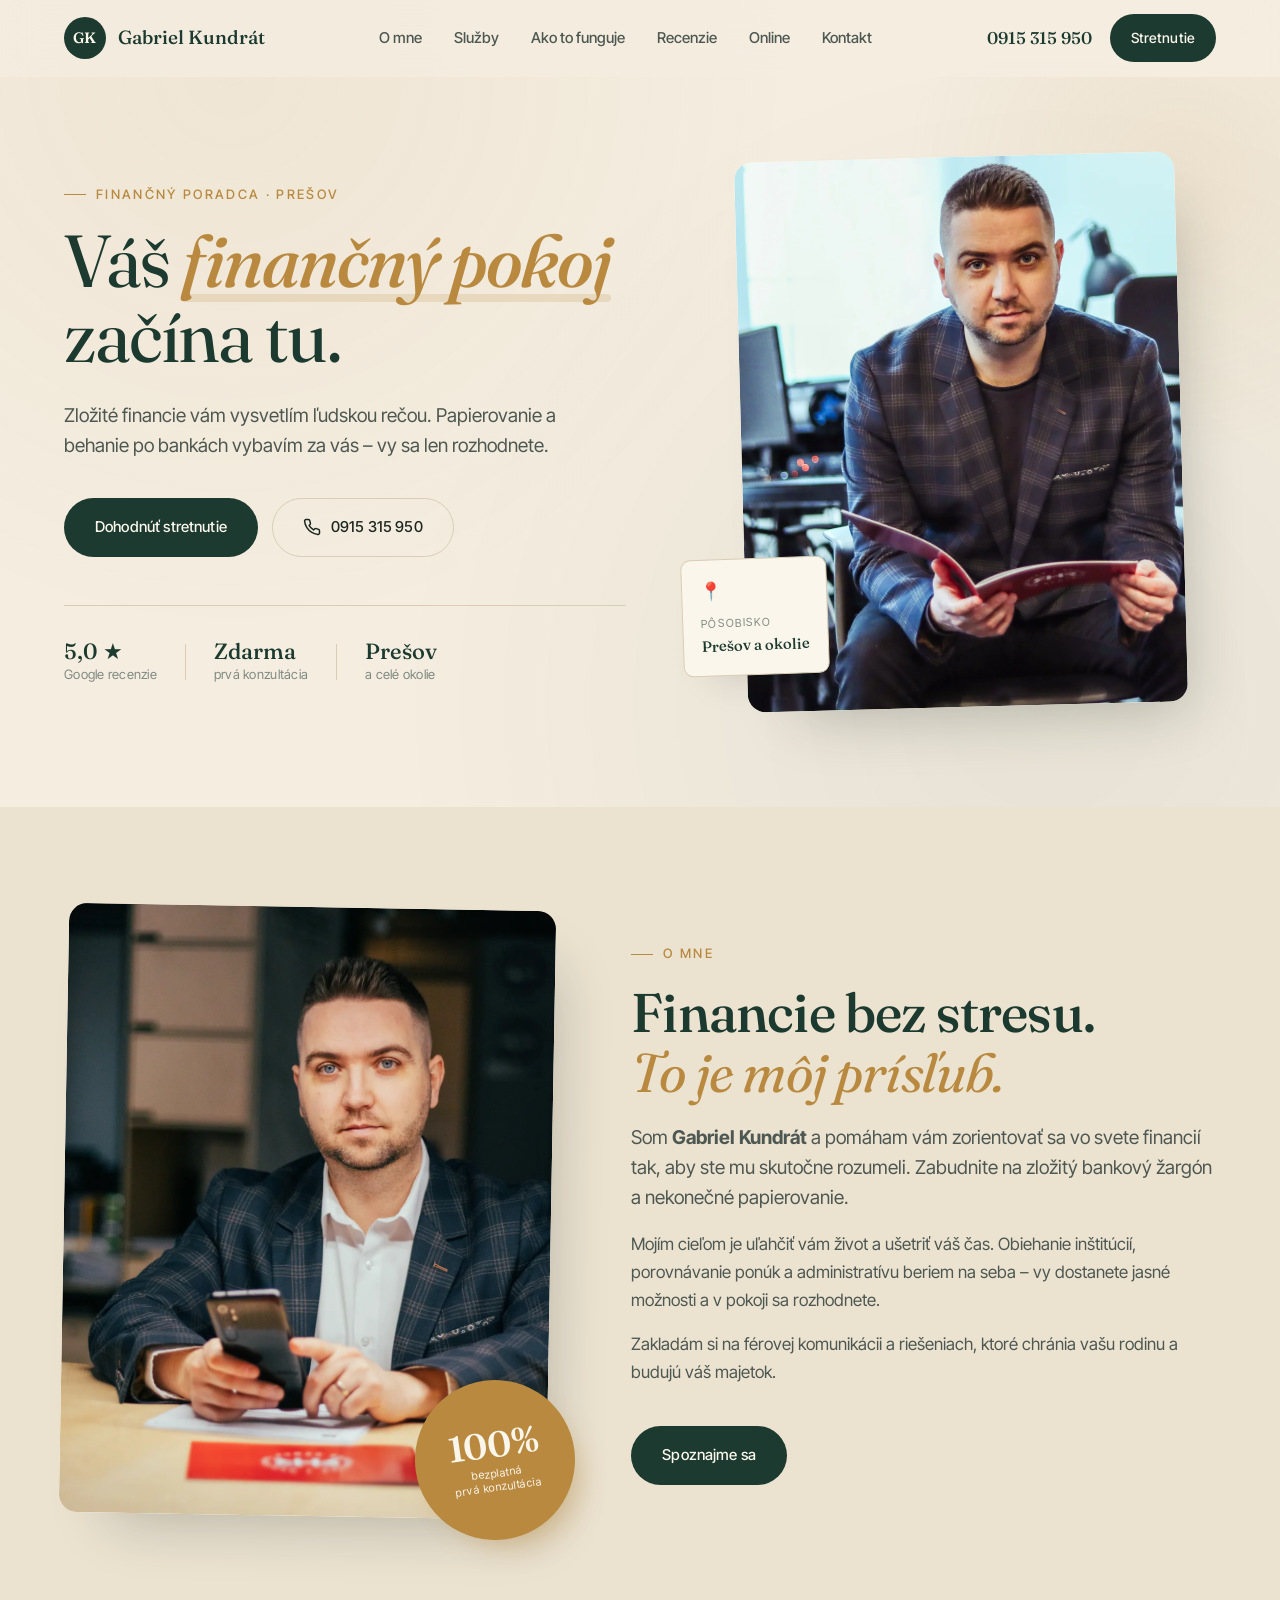
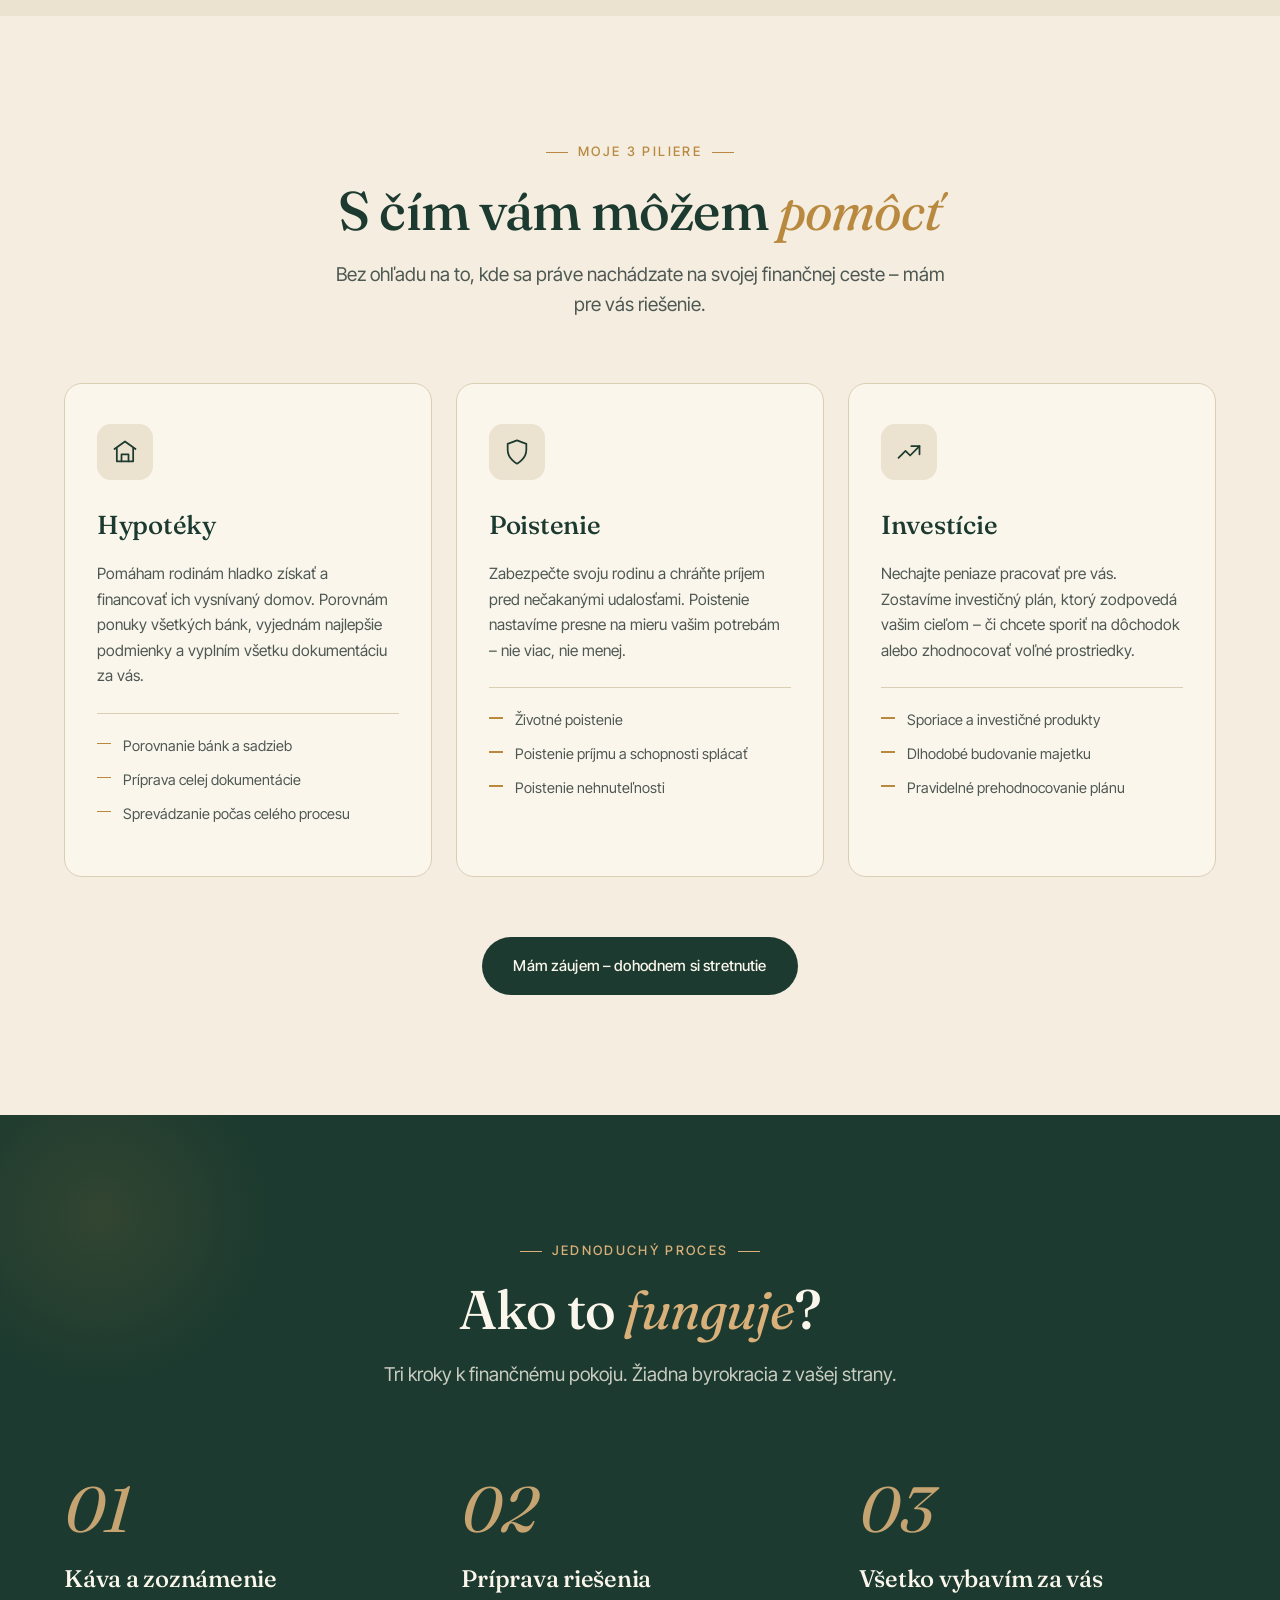
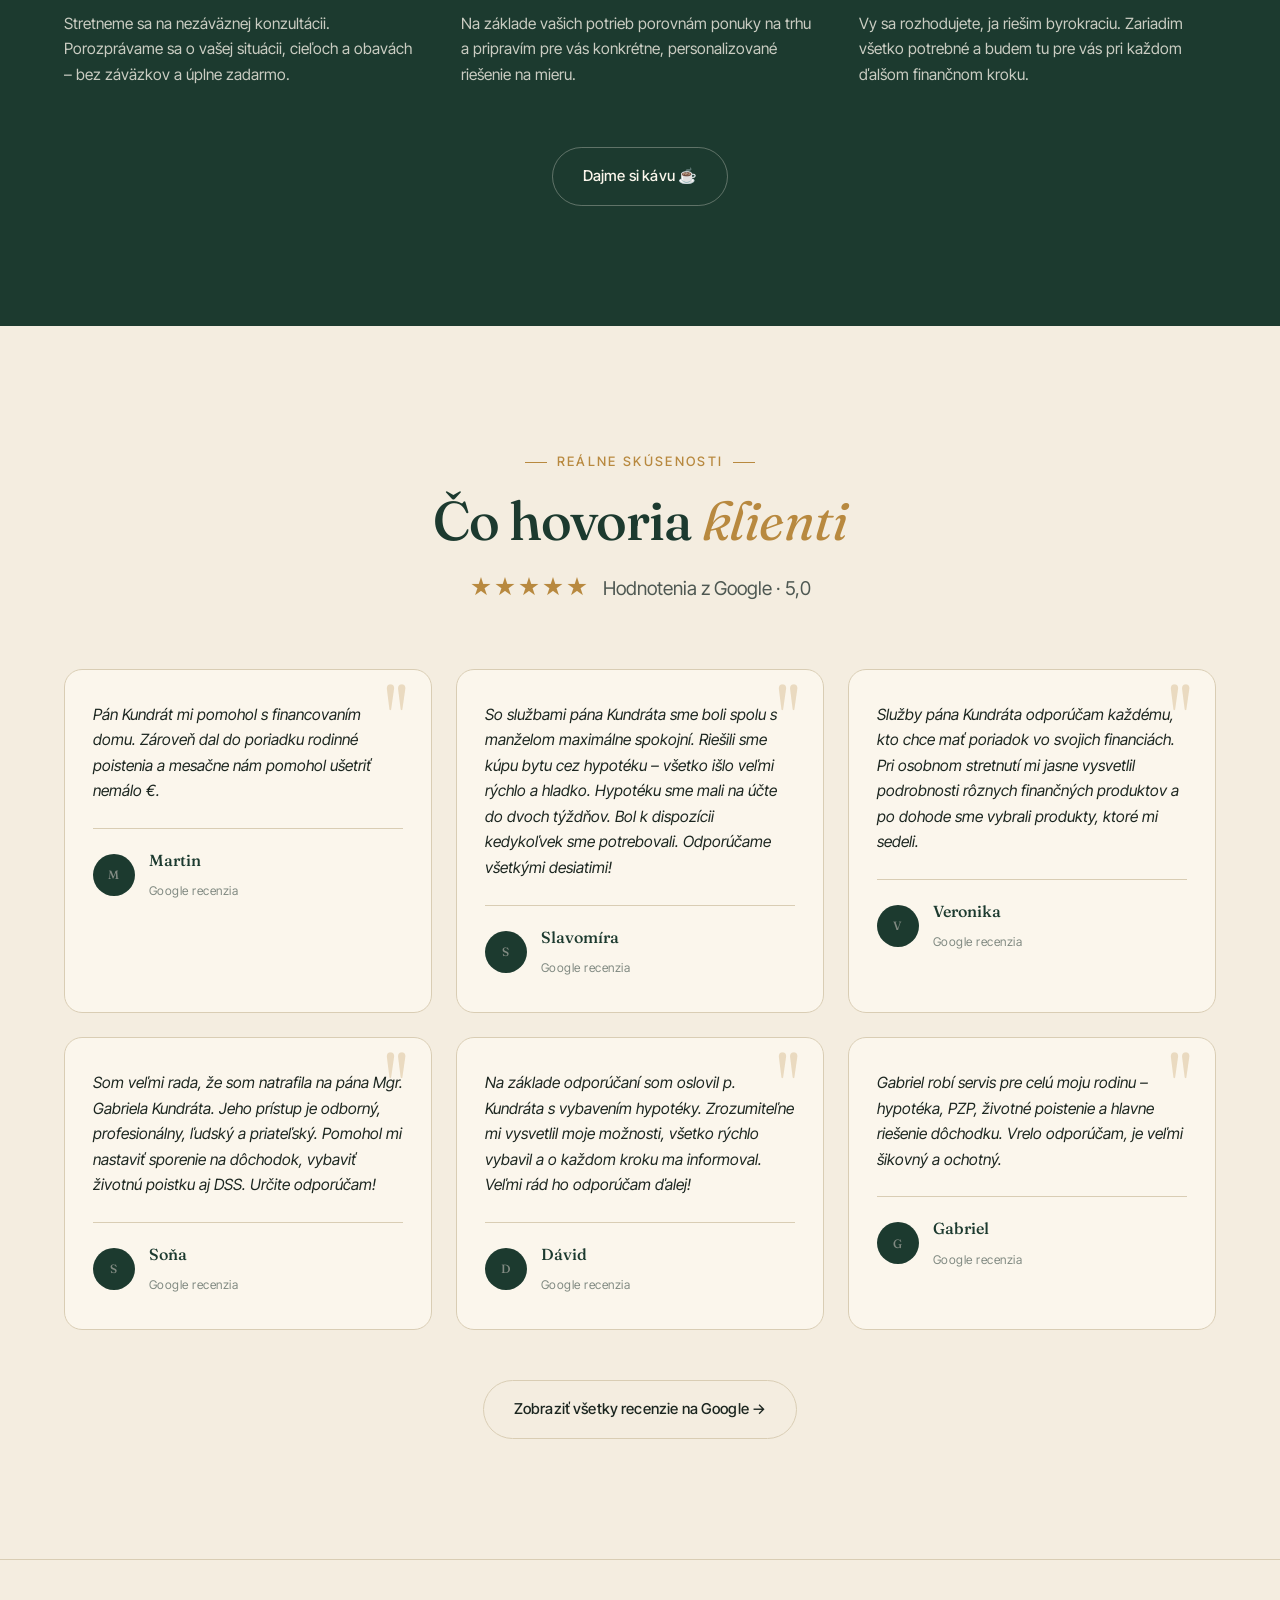
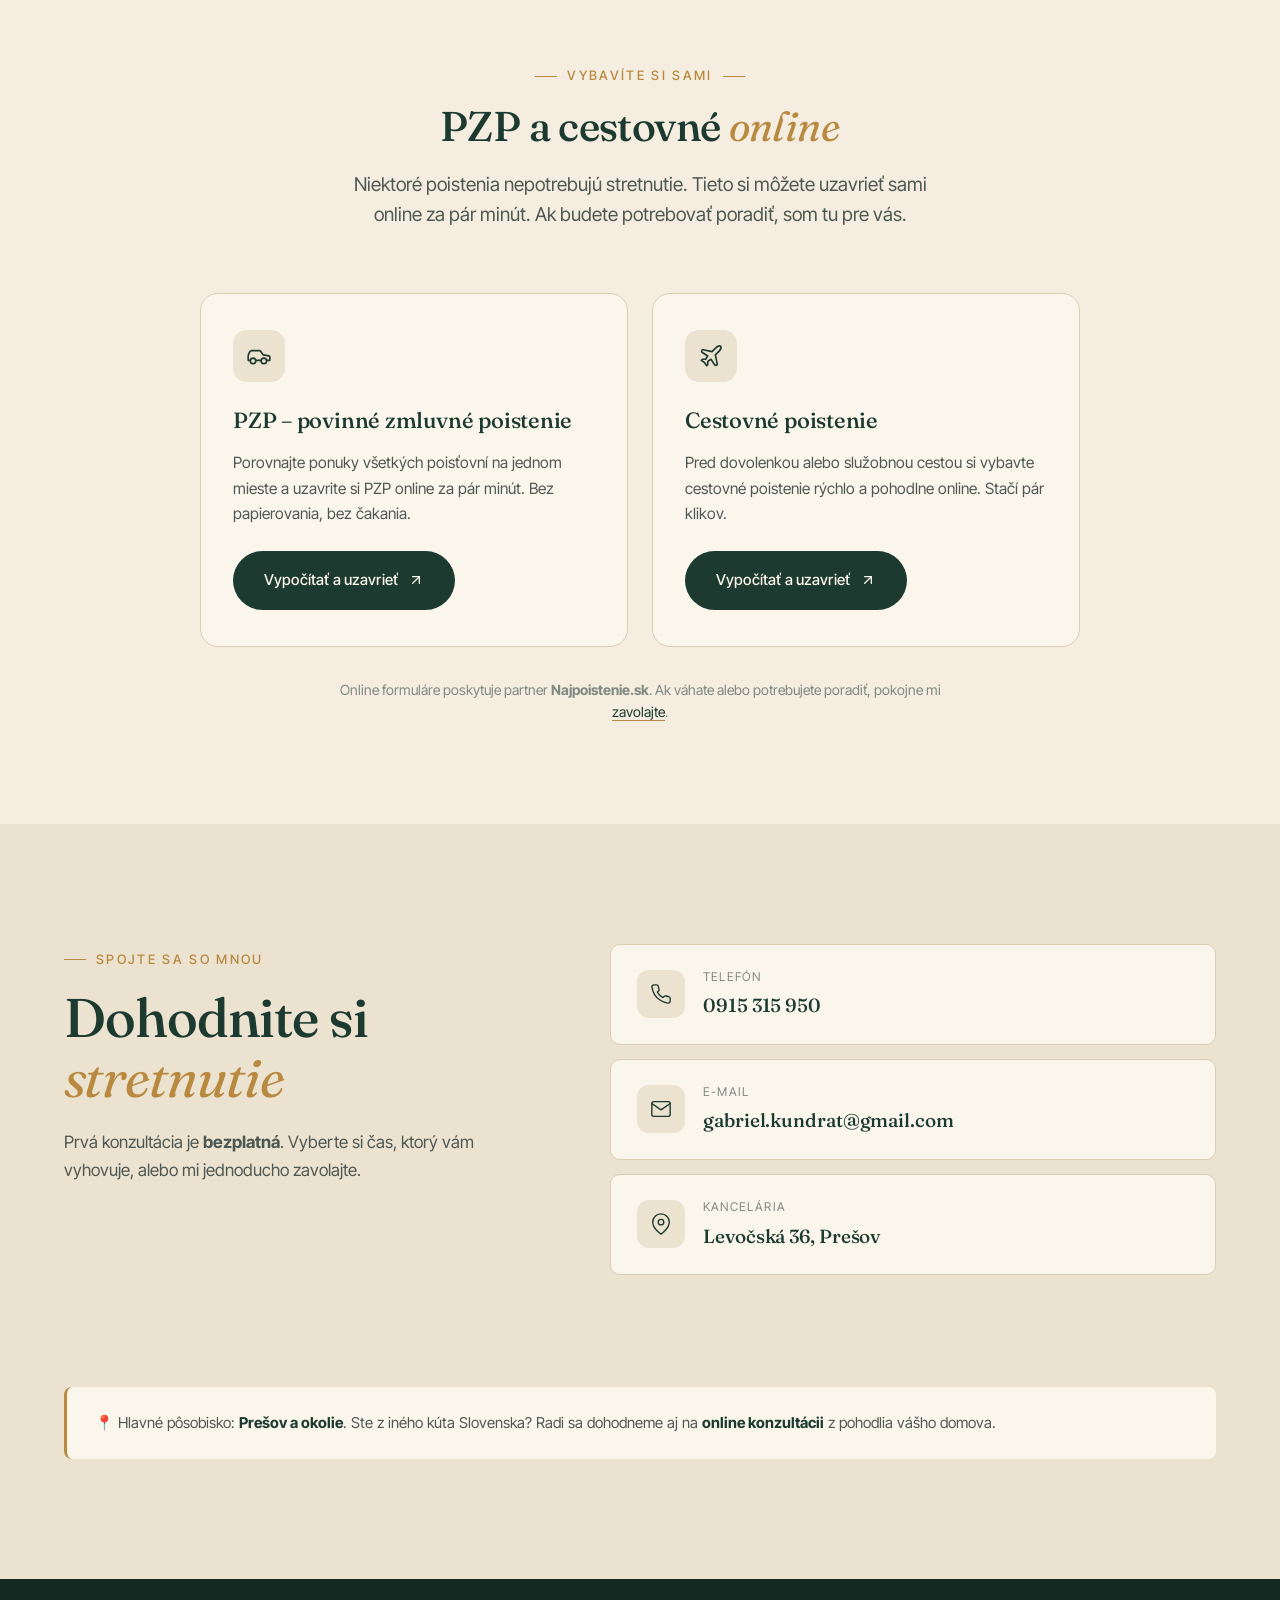
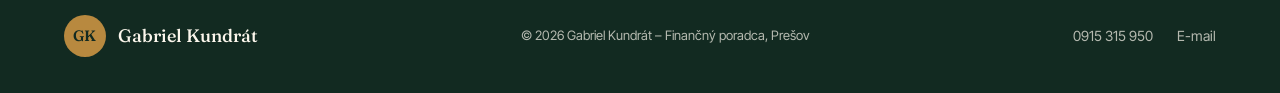
==== commit 558d4e12: "Update index.html" ====
--- a/index.html
+++ b/index.html
@@ -3,14 +3,14 @@
 <head>
 <meta charset="UTF-8">
 <meta name="viewport" content="width=device-width, initial-scale=1.0">
-<title>Gabriel Kundrát – Finančný sprostredkovateľ | Prešov</title>
-<meta name="description" content="Gabriel Kundrát – finančný sprostredkovateľ pre Prešov a okolie. Hypotéky, poistenie a investície pre rodiny, živnostníkov a podnikateľov. Prvá konzultácia zadarmo.">
-<meta name="keywords" content="finančný sprostredkovateľ Prešov, hypotéka, poistenie, investície, dôchodok pre živnostníkov, Gabriel Kundrát">
+<title>Gabriel Kundrát – Finančný poradca | Prešov</title>
+<meta name="description" content="Gabriel Kundrát – finančný poradca pre Prešov a okolie. Hypotéky, poistenie, investície. Bezplatná konzultácia.">
+<meta name="keywords" content="finančný poradca Prešov, hypotéka, poistenie, investície, Gabriel Kundrát">
 <meta name="author" content="Gabriel Kundrát">
 
 <!-- Open Graph / sociálne siete -->
-<meta property="og:title" content="Gabriel Kundrát – Finančný sprostredkovateľ | Prešov">
-<meta property="og:description" content="Finančný lekár pre vašu rodinu a podnikanie. Hypotéky, poistenie a investície – vybavím ich za vás.">
+<meta property="og:title" content="Gabriel Kundrát – Finančný poradca | Prešov">
+<meta property="og:description" content="Váš finančný pokoj začína tu. Hypotéky, poistenie, investície – ľudskou rečou.">
 <meta property="og:type" content="website">
 <meta property="og:locale" content="sk_SK">
 <meta property="og:url" content="https://gabrielkundrat.sk/">
@@ -25,8 +25,8 @@
 {
   "@context": "https://schema.org",
   "@type": "FinancialService",
-  "name": "Gabriel Kundrát – Finančný sprostredkovateľ",
-  "description": "Nezávislý finančný sprostredkovateľ pre Prešov a okolie. Hypotéky, poistenie, investície a dôchodkové plánovanie pre rodiny aj podnikateľov.",
+  "name": "Gabriel Kundrát – Finančný poradca",
+  "description": "Nezávislý finančný poradca pre Prešov a okolie. Hypotéky, poistenie, investície.",
   "url": "https://gabrielkundrat.sk",
   "telephone": "+421915315950",
   "email": "gabriel.kundrat@gmail.com",
@@ -56,7 +56,7 @@
       <a href="#o-mne">O mne</a>
       <a href="#sluzby">Služby</a>
       <a href="#proces">Ako to funguje</a>
-      <a href="#recenzie">Skúsenosti</a>
+      <a href="#recenzie">Recenzie</a>
       <a href="#online-poistenie">Online</a>
       <a href="#kontakt">Kontakt</a>
     </nav>
@@ -74,15 +74,14 @@
 <section class="hero">
   <div class="container hero__inner">
     <div class="hero__content">
-      <span class="eyebrow">Finančný sprostredkovateľ · Prešov</span>
+      <span class="eyebrow">Finančný poradca · Prešov</span>
       <h1 class="hero__title">
-        Finančný lekár<br>
-        pre vašu <em>rodinu</em><br>
-        a podnikanie.
+        Váš <em>finančný pokoj</em><br>
+        začína tu.
       </h1>
       <p class="hero__lead">
-        Hypotéku, poistenie aj investície vybavím za vás – tak, ako by som ich
-        riešil sám pre seba. Nepredávam produkty. Riešim situácie.
+        Zložité financie vám vysvetlím ľudskou rečou. Papierovanie a behanie po
+        bankách vybavím za vás – vy sa len rozhodnete.
       </p>
       <div class="hero__cta">
         <a href="#kontakt" class="btn btn--primary">Dohodnúť stretnutie</a>
@@ -113,23 +112,15 @@
         <div class="hero__photo" id="heroPhoto">
           <picture>
             <source srcset="gabriel-hero.webp" type="image/webp">
-            <img src="gabriel-hero.jpg" alt="Gabriel Kundrát – finančný sprostredkovateľ, Prešov" loading="eager" width="1100" height="1375">
+            <img src="gabriel-hero.jpg" alt="Gabriel Kundrát – finančný poradca, Prešov" loading="eager" width="1100" height="1375">
           </picture>
         </div>
-        <div class="hero__badge hero__badge--top">
+        <div class="hero__badge hero__badge--bottom">
           <span class="hero__badge-icon">📍</span>
           <div>
             <div class="hero__badge-label">Pôsobisko</div>
             <div class="hero__badge-value">Prešov a okolie</div>
           </div>
-        </div>
-        <div class="hero__badge hero__badge--bottom">
-          <div class="hero__badge-tags">
-            <span>Hypotéky</span>
-            <span>Poistenie</span>
-            <span>Investície</span>
-          </div>
-          <div class="hero__badge-note">Konzultácia <strong>zadarmo</strong></div>
         </div>
       </div>
     </div>
@@ -154,31 +145,24 @@
     <div class="about__content">
       <span class="eyebrow">O mne</span>
       <h2 class="section-title">
-        Ako rodinný lekár.<br>
-        <em>Len na financie.</em>
+        Financie bez stresu.<br>
+        <em>To je môj prísľub.</em>
       </h2>
       <p class="about__lead">
-        Volám sa <strong>Gabriel Kundrát</strong>. K vašim financiám pristupujem
-        tak, ako dobrý rodinný lekár pristupuje k pacientovi – vypočujem si vás,
-        pochopím situáciu a navrhnem riešenie, ktoré dáva zmysel <em>vám</em>.
+        Som <strong>Gabriel Kundrát</strong> a pomáham vám zorientovať sa vo svete
+        financií tak, aby ste mu skutočne rozumeli. Zabudnite na zložitý bankový
+        žargón a nekonečné papierovanie.
       </p>
       <p>
-        <strong>Nepretláčam žiadny konkrétny produkt.</strong> Banky a poisťovne
-        pre mňa nie sú zamestnávatelia, ale dodávatelia. Z ich ponuky vyberám tú,
-        ktorá v danej chvíli najlepšie sedí vašej situácii – nie tú, za ktorú
-        dostanem najvyššiu províziu.
+        Mojím cieľom je uľahčiť vám život a ušetriť váš čas. Obiehanie inštitúcií,
+        porovnávanie ponúk a administratívu beriem na seba – vy dostanete jasné
+        možnosti a v pokoji sa rozhodnete.
       </p>
       <p>
-        Hypotéku, poistenie aj investície radím <strong>tak, ako ich robím sám
-        pre seba a svoju rodinu</strong>. Možno to znie ako klišé, ale je to ten
-        najjednoduchší test, či produkt stojí za to.
-      </p>
-      <p>
-        A keď je všetko podpísané, nezmiznem. Som tu aj o tri či päť rokov –
-        keď sa situácia zmení, prerefinancujete hypotéku alebo budete potrebovať
-        riešiť niečo nové.
-      </p>
-      <a href="#kontakt" class="btn btn--primary">Spoznajme sa pri káve</a>
+        Zakladám si na férovej komunikácii a riešeniach, ktoré chránia vašu
+        rodinu a budujú váš majetok.
+      </p>
+      <a href="#kontakt" class="btn btn--primary">Spoznajme sa</a>
     </div>
   </div>
 </section>
@@ -187,12 +171,11 @@
 <section id="sluzby" class="services">
   <div class="container">
     <div class="section-head">
-      <span class="eyebrow">Tri piliere</span>
-      <h2 class="section-title">S čím vám viem <em>reálne</em> pomôcť</h2>
+      <span class="eyebrow">Moje 3 piliere</span>
+      <h2 class="section-title">S čím vám môžem <em>pomôcť</em></h2>
       <p class="section-lead">
-        Za každou z týchto oblastí sa skrýva veľa hodín, ktoré nebudete musieť
-        stráviť behaním po inštitúciách – a často aj stovky eur ročne, ktoré
-        zostanú vám.
+        Bez ohľadu na to, kde sa práve nachádzate na svojej finančnej ceste –
+        mám pre vás riešenie.
       </p>
     </div>
 
@@ -204,15 +187,14 @@
         </div>
         <h3>Hypotéky</h3>
         <p>
-          Vybavím vám hypotéku od porovnania bánk až po podpis na katastri.
-          Banku, znalca, kataster, poisťovňu – štyri inštitúcie, ktoré si
-          nemusíte rozdeľovať vy.
+          Pomáham rodinám hladko získať a financovať ich vysnívaný domov.
+          Porovnám ponuky všetkých bánk, vyjednám najlepšie podmienky a vyplním
+          všetku dokumentáciu za vás.
         </p>
         <ul>
-          <li>Porovnanie sadzieb naprieč všetkými bankami</li>
-          <li>Príprava žiadosti aj kompletnej dokumentácie</li>
-          <li>Komunikácia s katastrom a znalcom</li>
-          <li>Refinancovanie, keď príde čas</li>
+          <li>Porovnanie bánk a sadzieb</li>
+          <li>Príprava celej dokumentácie</li>
+          <li>Sprevádzanie počas celého procesu</li>
         </ul>
       </article>
 
@@ -222,15 +204,13 @@
         </div>
         <h3>Poistenie</h3>
         <p>
-          Poistenie má dva extrémy – nedostatočné, alebo zbytočne predražené.
-          Cieľom je trafiť stred: kryté riziká, ktoré dávajú zmysel, za cenu,
-          ktorá vás nebolí.
+          Zabezpečte svoju rodinu a chráňte príjem pred nečakanými udalosťami.
+          Poistenie nastavíme presne na mieru vašim potrebám – nie viac, nie menej.
         </p>
         <ul>
-          <li>Životné poistenie a ochrana príjmu</li>
-          <li>Poistenie nehnuteľnosti a domácnosti</li>
-          <li>Pravidelná revízia existujúcich zmlúv</li>
-          <li>Pomoc pri riešení škodovej udalosti</li>
+          <li>Životné poistenie</li>
+          <li>Poistenie príjmu a schopnosti splácať</li>
+          <li>Poistenie nehnuteľnosti</li>
         </ul>
       </article>
 
@@ -238,24 +218,23 @@
         <div class="service__icon" aria-hidden="true">
           <svg viewBox="0 0 24 24" fill="none" stroke="currentColor" stroke-width="1.5" stroke-linecap="round" stroke-linejoin="round"><path d="M3 17l6-6 4 4 8-8"/><path d="M14 7h7v7"/></svg>
         </div>
-        <h3>Investície a dôchodok</h3>
-        <p>
-          Najmä pre <strong>živnostníkov a podnikateľov</strong>: štát vám
-          slušný dôchodok nepripraví. Postavíme dlhodobý plán, ktorý funguje
-          aj keď naň desať rokov nepozriete.
+        <h3>Investície</h3>
+        <p>
+          Nechajte peniaze pracovať pre vás. Zostavíme investičný plán, ktorý
+          zodpovedá vašim cieľom – či chcete sporiť na dôchodok alebo zhodnocovať
+          voľné prostriedky.
         </p>
         <ul>
-          <li>Sporenie a investovanie na dôchodok</li>
-          <li>Riešenia šité na podnikateľov a SZČO</li>
-          <li>Nízkonákladové fondy bez zbytočných poplatkov</li>
-          <li>Pravidelné prehodnocovanie stratégie</li>
+          <li>Sporiace a investičné produkty</li>
+          <li>Dlhodobé budovanie majetku</li>
+          <li>Pravidelné prehodnocovanie plánu</li>
         </ul>
       </article>
 
     </div>
 
     <div class="services__cta">
-      <a href="#kontakt" class="btn btn--primary">Dohodnúť bezplatnú konzultáciu</a>
+      <a href="#kontakt" class="btn btn--primary">Mám záujem – dohodnem si stretnutie</a>
     </div>
   </div>
 </section>
@@ -264,37 +243,36 @@
 <section id="proces" class="process">
   <div class="container">
     <div class="section-head">
-      <span class="eyebrow">Spolupráca v troch krokoch</span>
-      <h2 class="section-title">Ako to <em>funguje</em></h2>
+      <span class="eyebrow">Jednoduchý proces</span>
+      <h2 class="section-title">Ako to <em>funguje</em>?</h2>
       <p class="section-lead">
-        Žiadna byrokracia na vašej strane. Žiadne dohováranie sa s tromi
-        inštitúciami naraz. Začneme rozhovorom – končíme tým, že máte hotovo.
+        Tri kroky k finančnému pokoju. Žiadna byrokracia z vašej strany.
       </p>
     </div>
 
     <ol class="process__steps">
       <li class="process__step">
         <div class="process__num">01</div>
-        <h3>Káva a rozhovor</h3>
-        <p>
-          Stretneme sa – osobne v Prešove alebo online. Poviete mi, čo riešite,
-          aký máte príjem, plány a obavy. Bez záväzkov, bez tlaku, zadarmo.
+        <h3>Káva a zoznámenie</h3>
+        <p>
+          Stretneme sa na nezáväznej konzultácii. Porozprávame sa o vašej
+          situácii, cieľoch a obavách – bez záväzkov a úplne zadarmo.
         </p>
       </li>
       <li class="process__step">
         <div class="process__num">02</div>
-        <h3>Návrh na mieru</h3>
-        <p>
-          Prejdem ponuky bánk a poisťovní a vrátim sa s konkrétnym návrhom.
-          Vysvetlím, prečo práve takto – v ľudskej reči, bez paragrafov.
+        <h3>Príprava riešenia</h3>
+        <p>
+          Na základe vašich potrieb porovnám ponuky na trhu a pripravím pre
+          vás konkrétne, personalizované riešenie na mieru.
         </p>
       </li>
       <li class="process__step">
         <div class="process__num">03</div>
-        <h3>Vybavenie a servis</h3>
-        <p>
-          Papierovanie, banky, kataster, znalec – beriem na seba. Vy podpíšete
-          a máte hotovo. A keď bude treba o rok niečo upraviť, len zavoláte.
+        <h3>Všetko vybavím za vás</h3>
+        <p>
+          Vy sa rozhodujete, ja riešim byrokraciu. Zariadim všetko potrebné a
+          budem tu pre vás pri každom ďalšom finančnom kroku.
         </p>
       </li>
     </ol>
@@ -309,10 +287,10 @@
 <section id="recenzie" class="reviews">
   <div class="container">
     <div class="section-head">
-      <span class="eyebrow">Slová klientov</span>
-      <h2 class="section-title">Čo o spolupráci hovoria <em>oni</em></h2>
+      <span class="eyebrow">Reálne skúsenosti</span>
+      <h2 class="section-title">Čo hovoria <em>klienti</em></h2>
       <p class="section-lead">
-        <span class="reviews__rating">★★★★★</span> Priemer 5,0 na Google · neupravené recenzie
+        <span class="reviews__rating">★★★★★</span> Hodnotenia z Google · 5,0
       </p>
     </div>
 
@@ -350,7 +328,7 @@
 
     <div class="reviews__cta">
       <a href="https://maps.app.goo.gl/og6gCfzKTDbBh2H36" target="_blank" rel="noopener" class="btn btn--ghost">
-        Pozrieť všetky recenzie na Google →
+        Zobraziť všetky recenzie na Google →
       </a>
     </div>
   </div>
@@ -363,9 +341,8 @@
       <span class="eyebrow">Vybavíte si sami</span>
       <h2 class="section-title">PZP a cestovné <em>online</em></h2>
       <p class="section-lead">
-        Tieto dve poistenia nepotrebujú stretnutie. Porovnáte ponuky a uzavriete
-        zmluvu za pár minút. Ak by ste pri tom potrebovali poradiť, ste pár
-        sekúnd od telefónu.
+        Niektoré poistenia nepotrebujú stretnutie. Tieto si môžete uzavrieť
+        sami online za pár minút. Ak budete potrebovať poradiť, som tu pre vás.
       </p>
     </div>
 
@@ -377,8 +354,8 @@
         </div>
         <h3>PZP – povinné zmluvné poistenie</h3>
         <p>
-          Porovnanie všetkých poisťovní na jednom mieste. Uzavriete online,
-          bielu kartu dostanete e-mailom v priebehu pár minút.
+          Porovnajte ponuky všetkých poisťovní na jednom mieste a uzavrite si
+          PZP online za pár minút. Bez papierovania, bez čakania.
         </p>
         <a href="https://www.najpoistenie.sk/pzp-povinne-zmluvne-poistenie/?kod=108900379" target="_blank" rel="noopener noreferrer" class="btn btn--primary">
           Vypočítať a uzavrieť
@@ -392,8 +369,8 @@
         </div>
         <h3>Cestovné poistenie</h3>
         <p>
-          Pred dovolenkou alebo služobnou cestou – krátkodobé aj celoročné.
-          Pár klikov, hotovo. Bez papierovania na pobočke.
+          Pred dovolenkou alebo služobnou cestou si vybavte cestovné poistenie
+          rýchlo a pohodlne online. Stačí pár klikov.
         </p>
         <a href="https://www.najpoistenie.sk/cestovne-poistenie/?kod=108900379" target="_blank" rel="noopener noreferrer" class="btn btn--primary">
           Vypočítať a uzavrieť
@@ -404,9 +381,8 @@
     </div>
 
     <p class="online__note">
-      Formuláre prevádzkuje partner <strong>Najpoistenie.sk</strong>.
-      Ak váhate alebo neviete, ktorú variantu zvoliť, pokojne mi
-      <a href="tel:+421915315950">zavolajte</a> – preberieme to spolu.
+      Online formuláre poskytuje partner <strong>Najpoistenie.sk</strong>.
+      Ak váhate alebo potrebujete poradiť, pokojne mi <a href="tel:+421915315950">zavolajte</a>.
     </p>
   </div>
 </section>
@@ -416,12 +392,11 @@
   <div class="container">
     <div class="contact__grid">
       <div class="contact__intro">
-        <span class="eyebrow">Ozvite sa</span>
-        <h2 class="section-title">Začnime <em>rozhovorom</em></h2>
-        <p>
-          Najlepšia cesta je krátky telefonát. Poviete mi, čo riešite, a dohodneme
-          si stretnutie alebo online hovor. Prvá konzultácia je vždy
-          <strong>bezplatná</strong> a k ničomu vás nezaväzuje.
+        <span class="eyebrow">Spojte sa so mnou</span>
+        <h2 class="section-title">Dohodnite si <em>stretnutie</em></h2>
+        <p>
+          Prvá konzultácia je <strong>bezplatná</strong>. Vyberte si čas, ktorý
+          vám vyhovuje, alebo mi jednoducho zavolajte.
         </p>
       </div>
 
@@ -458,9 +433,9 @@
       </div>
 
       <div class="contact__note">
-        📍 Hlavné pôsobisko: <strong>Prešov a okolie</strong>. Ak ste z inej časti
-        Slovenska, väčšinu vecí vieme spoľahlivo vyriešiť aj cez
-        <strong>online konzultáciu</strong> – z vašej obývačky a vo vašom čase.
+        📍 Hlavné pôsobisko: <strong>Prešov a okolie</strong>. Ste z iného kúta
+        Slovenska? Radi sa dohodneme aj na <strong>online konzultácii</strong> z
+        pohodlia vášho domova.
       </div>
     </div>
   </div>
@@ -474,7 +449,7 @@
       <span>Gabriel Kundrát</span>
     </div>
     <div class="footer__copy">
-      © <span data-current-year>2026</span> Gabriel Kundrát · Finančný sprostredkovateľ, Prešov
+      © 2026 Gabriel Kundrát – Finančný poradca, Prešov
     </div>
     <div class="footer__links">
       <a href="tel:+421915315950">0915 315 950</a>
--- a/styles.css
+++ b/styles.css
@@ -1,24 +1,27 @@
 /* ============================================================
-   Gabriel Kundrát – Finančný poradca
-   Téma: tlmená elegancia, dôvera, ľudskosť
-   Paleta: krémový základ + hlboká zelená + teplá horčicová
+   Gabriel Kundrát – Finančný sprostredkovateľ
+   Téma: tlmená elegancia rodinnej pracovne, dôvera, ľudskosť
+   Paleta: papierový základ + hlboká lesná zelená + tlmené zlato
    ============================================================ */
 
 :root {
-  /* Farby */
-  --bg: #f6f1e8;
-  --bg-soft: #efe7d7;
-  --paper: #fbf7ef;
-  --ink: #1d2922;
-  --ink-soft: #4a564f;
-  --ink-mute: #7a8478;
-  --green: #1f3b30;
-  --green-deep: #15281f;
-  --accent: #c9954b;
-  --accent-soft: #e3b876;
-  --line: #d9cfba;
-  --shadow: 24px 32px 60px -28px rgba(29, 41, 34, 0.25);
-  --shadow-card: 12px 18px 40px -20px rgba(29, 41, 34, 0.20);
+  /* Farby – doladená paleta v 5/2026
+     - bg posunutý k papierovej teplosti (menej žltá, viac slonovinová)
+     - zelená o niečo hlbšia, lesnejšia
+     - akcent posunutý z horčicovej k tlmenému zlatu (vznešenejšie, menej "retro plagát") */
+  --bg: #f4ede0;            /* základ – teplá slonovina */
+  --bg-soft: #ebe2d0;       /* sekcie "O mne", "Kontakt" */
+  --paper: #fbf6ec;         /* karty, povrchy */
+  --ink: #1c2620;           /* hlavný text */
+  --ink-soft: #4e5852;      /* sekundárny text */
+  --ink-mute: #818a82;      /* labely, drobnosti */
+  --green: #1c3a2f;         /* hlboká lesná zelená */
+  --green-deep: #122a21;    /* tmavá zelená pre "Ako to funguje" a footer */
+  --accent: #b8893f;        /* tlmené zlato (z #c9954b) */
+  --accent-soft: #d9b079;   /* svetlejší zlatý akcent */
+  --line: #d9cdb4;          /* linky, oddeľovače */
+  --shadow: 24px 32px 60px -28px rgba(28, 38, 32, 0.28);
+  --shadow-card: 12px 18px 40px -20px rgba(28, 38, 32, 0.20);
 
   /* Fonty */
   --font-display: 'Fraunces', 'Times New Roman', Georgia, serif;
@@ -47,13 +50,14 @@
   overflow-x: hidden;
 }
 
-/* Subtílna textúra na pozadí */
+/* Subtílna textúra na pozadí – jemne výraznejšia, aby evokovala papier */
 body::before {
   content: '';
   position: fixed;
   inset: 0;
-  background-image: radial-gradient(circle at 20% 10%, rgba(201, 149, 75, 0.06) 0, transparent 40%),
-                    radial-gradient(circle at 80% 80%, rgba(31, 59, 48, 0.05) 0, transparent 50%);
+  background-image:
+    radial-gradient(circle at 18% 8%, rgba(184, 137, 63, 0.07) 0, transparent 42%),
+    radial-gradient(circle at 82% 78%, rgba(28, 58, 47, 0.06) 0, transparent 52%);
   pointer-events: none;
   z-index: 0;
 }
@@ -157,7 +161,7 @@
 .btn--primary:hover {
   background: var(--green-deep);
   transform: translateY(-2px);
-  box-shadow: 0 12px 28px -10px rgba(31, 59, 48, 0.45);
+  box-shadow: 0 12px 28px -10px rgba(28, 58, 47, 0.45);
 }
 
 .btn--ghost {
@@ -181,7 +185,7 @@
   position: sticky;
   top: 0;
   z-index: 100;
-  background: rgba(246, 241, 232, 0.85);
+  background: rgba(244, 237, 224, 0.85);
   backdrop-filter: blur(18px);
   -webkit-backdrop-filter: blur(18px);
   border-bottom: 1px solid transparent;
@@ -294,7 +298,7 @@
   right: -200px;
   width: 600px;
   height: 600px;
-  background: radial-gradient(circle, rgba(201, 149, 75, 0.10) 0, transparent 65%);
+  background: radial-gradient(circle, rgba(184, 137, 63, 0.10) 0, transparent 65%);
   pointer-events: none;
 }
 
@@ -327,7 +331,7 @@
   bottom: 4px;
   width: 100%;
   height: 8px;
-  background: rgba(201, 149, 75, 0.18);
+  background: rgba(184, 137, 63, 0.18);
   z-index: -1;
   border-radius: 4px;
 }
@@ -521,7 +525,7 @@
   text-align: center;
   transform: rotate(-8deg);
   padding: 16px;
-  box-shadow: 12px 18px 28px -12px rgba(201, 149, 75, 0.45);
+  box-shadow: 12px 18px 28px -12px rgba(184, 137, 63, 0.45);
 }
 .about__stamp strong {
   font-family: var(--font-display);
@@ -654,7 +658,7 @@
   left: -100px;
   width: 400px;
   height: 400px;
-  background: radial-gradient(circle, rgba(201, 149, 75, 0.12) 0, transparent 60%);
+  background: radial-gradient(circle, rgba(184, 137, 63, 0.14) 0, transparent 60%);
   pointer-events: none;
 }
 
@@ -662,7 +666,7 @@
 .process .eyebrow::before, .process .eyebrow::after { background: var(--accent-soft); }
 .process .section-title { color: var(--paper); }
 .process .section-title em { color: var(--accent-soft); }
-.process .section-lead { color: rgba(251, 247, 239, 0.75); }
+.process .section-lead { color: rgba(251, 246, 236, 0.78); }
 
 .process__steps {
   list-style: none;
@@ -682,10 +686,10 @@
   font-style: italic;
   font-weight: 400;
   font-size: 64px;
-  color: var(--accent);
+  color: var(--accent-soft);
   line-height: 1;
   margin-bottom: 18px;
-  opacity: 0.85;
+  opacity: 0.9;
 }
 
 .process__step h3 {
@@ -698,7 +702,7 @@
 }
 
 .process__step p {
-  color: rgba(251, 247, 239, 0.78);
+  color: rgba(251, 246, 236, 0.78);
   font-size: 15.5px;
 }
 
@@ -708,7 +712,7 @@
 }
 .process .btn--ghost {
   color: var(--paper);
-  border-color: rgba(251, 247, 239, 0.3);
+  border-color: rgba(251, 246, 236, 0.3);
 }
 .process .btn--ghost:hover {
   background: var(--paper);
@@ -983,7 +987,7 @@
 /* ============= FOOTER ============= */
 .footer {
   background: var(--green-deep);
-  color: rgba(251, 247, 239, 0.7);
+  color: rgba(251, 246, 236, 0.7);
   padding: 36px 0;
 }
 .footer__inner {
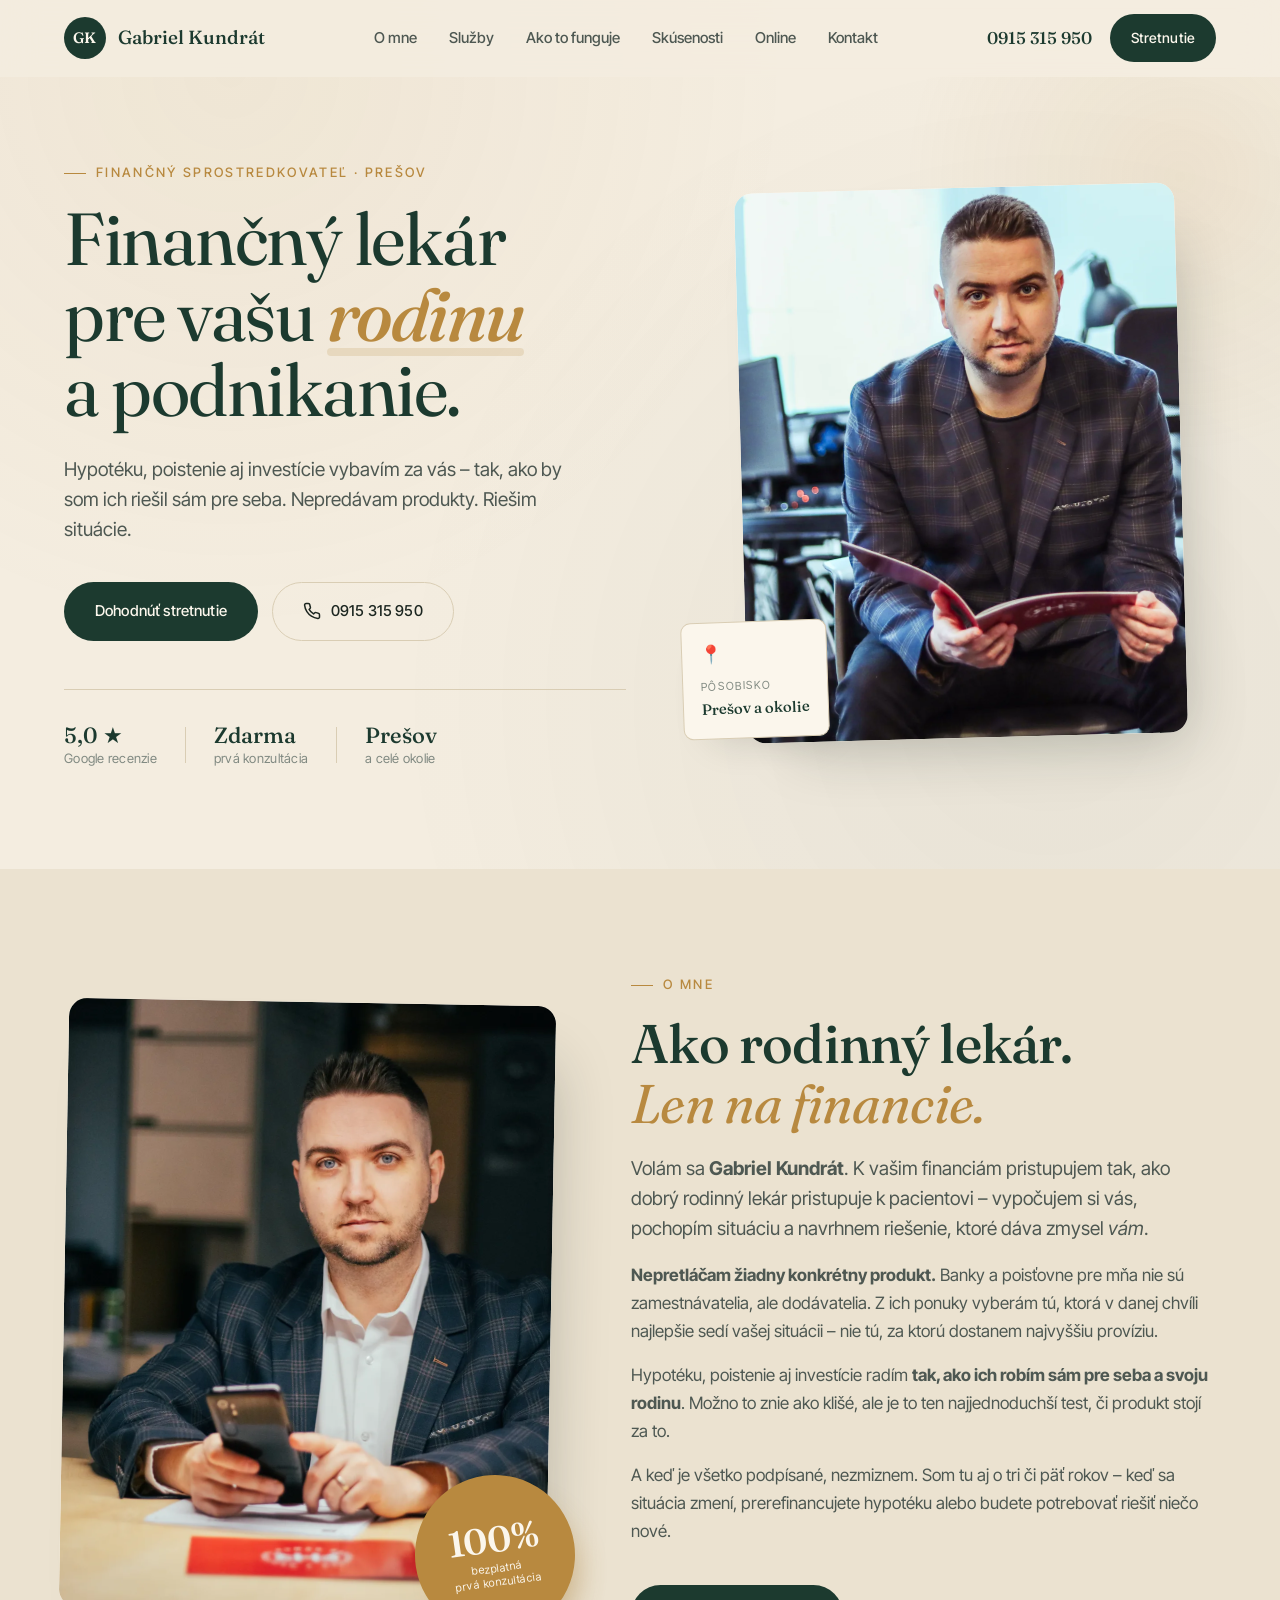
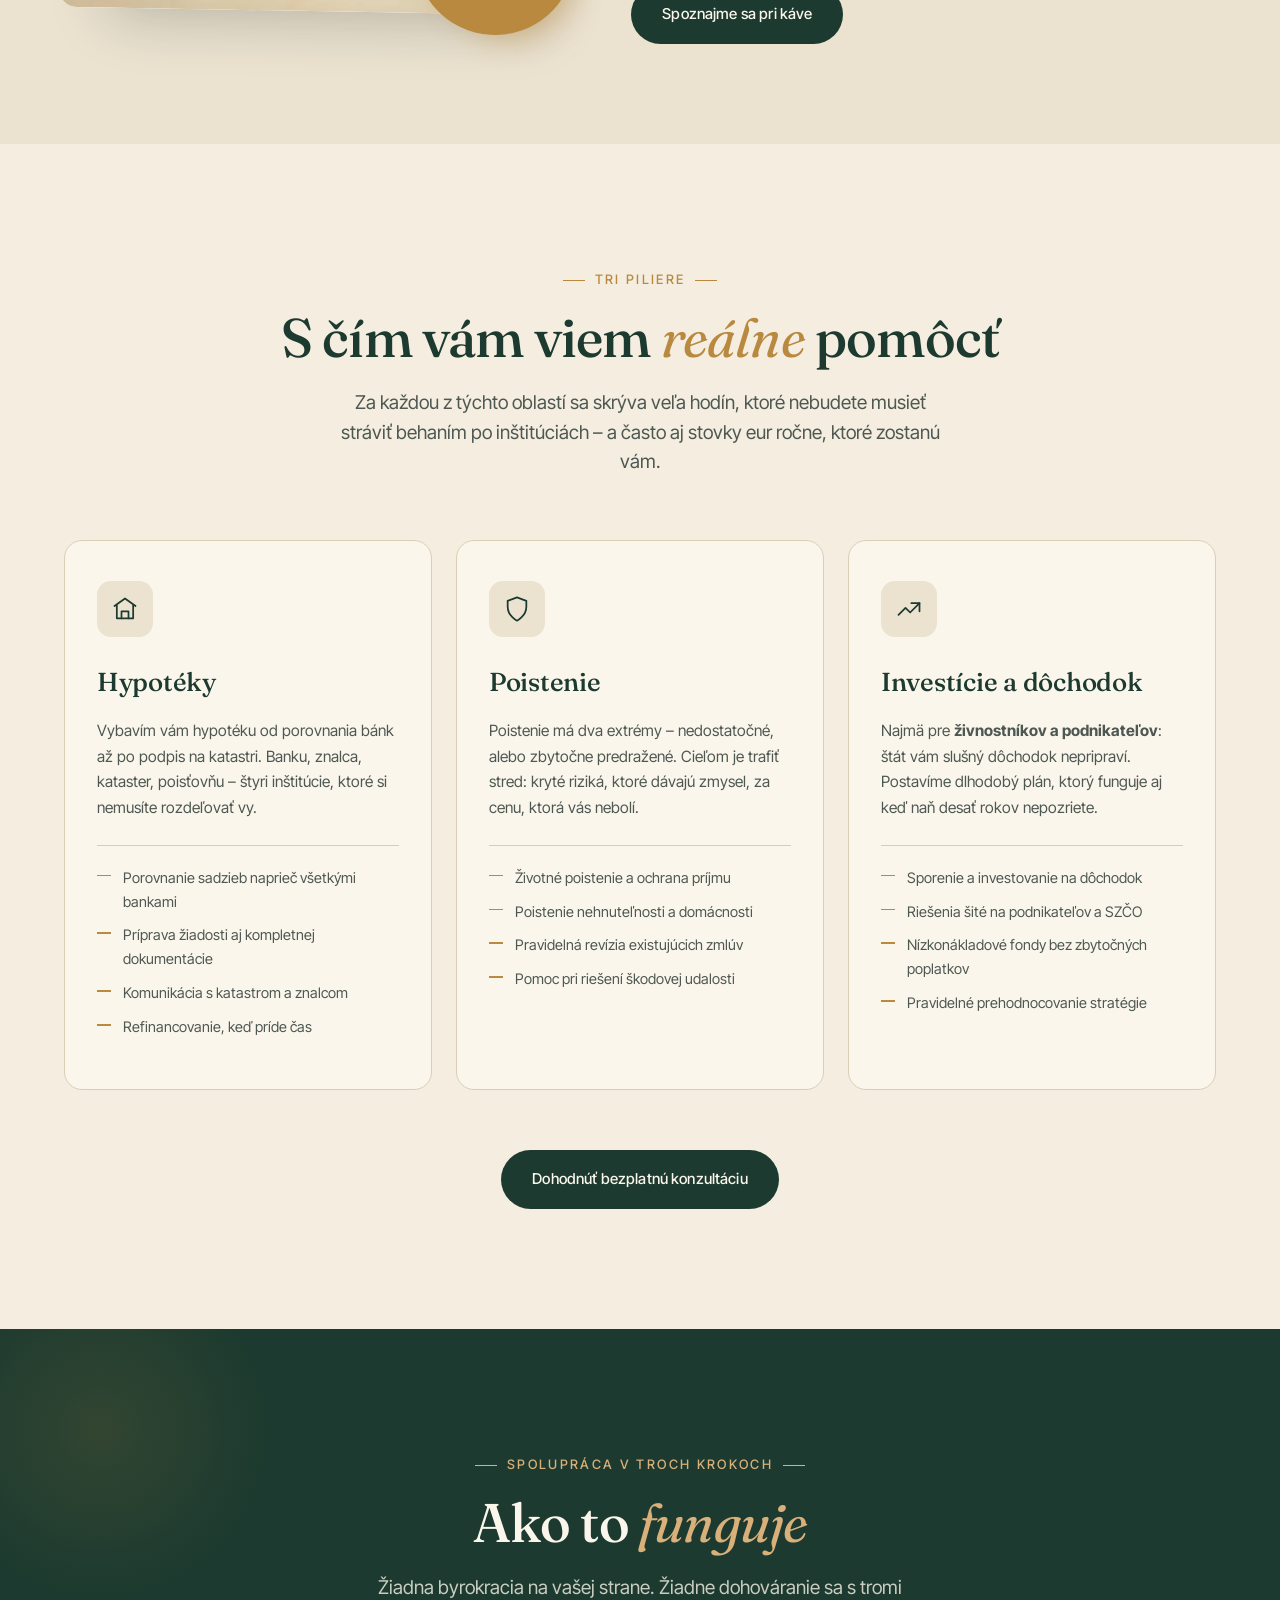
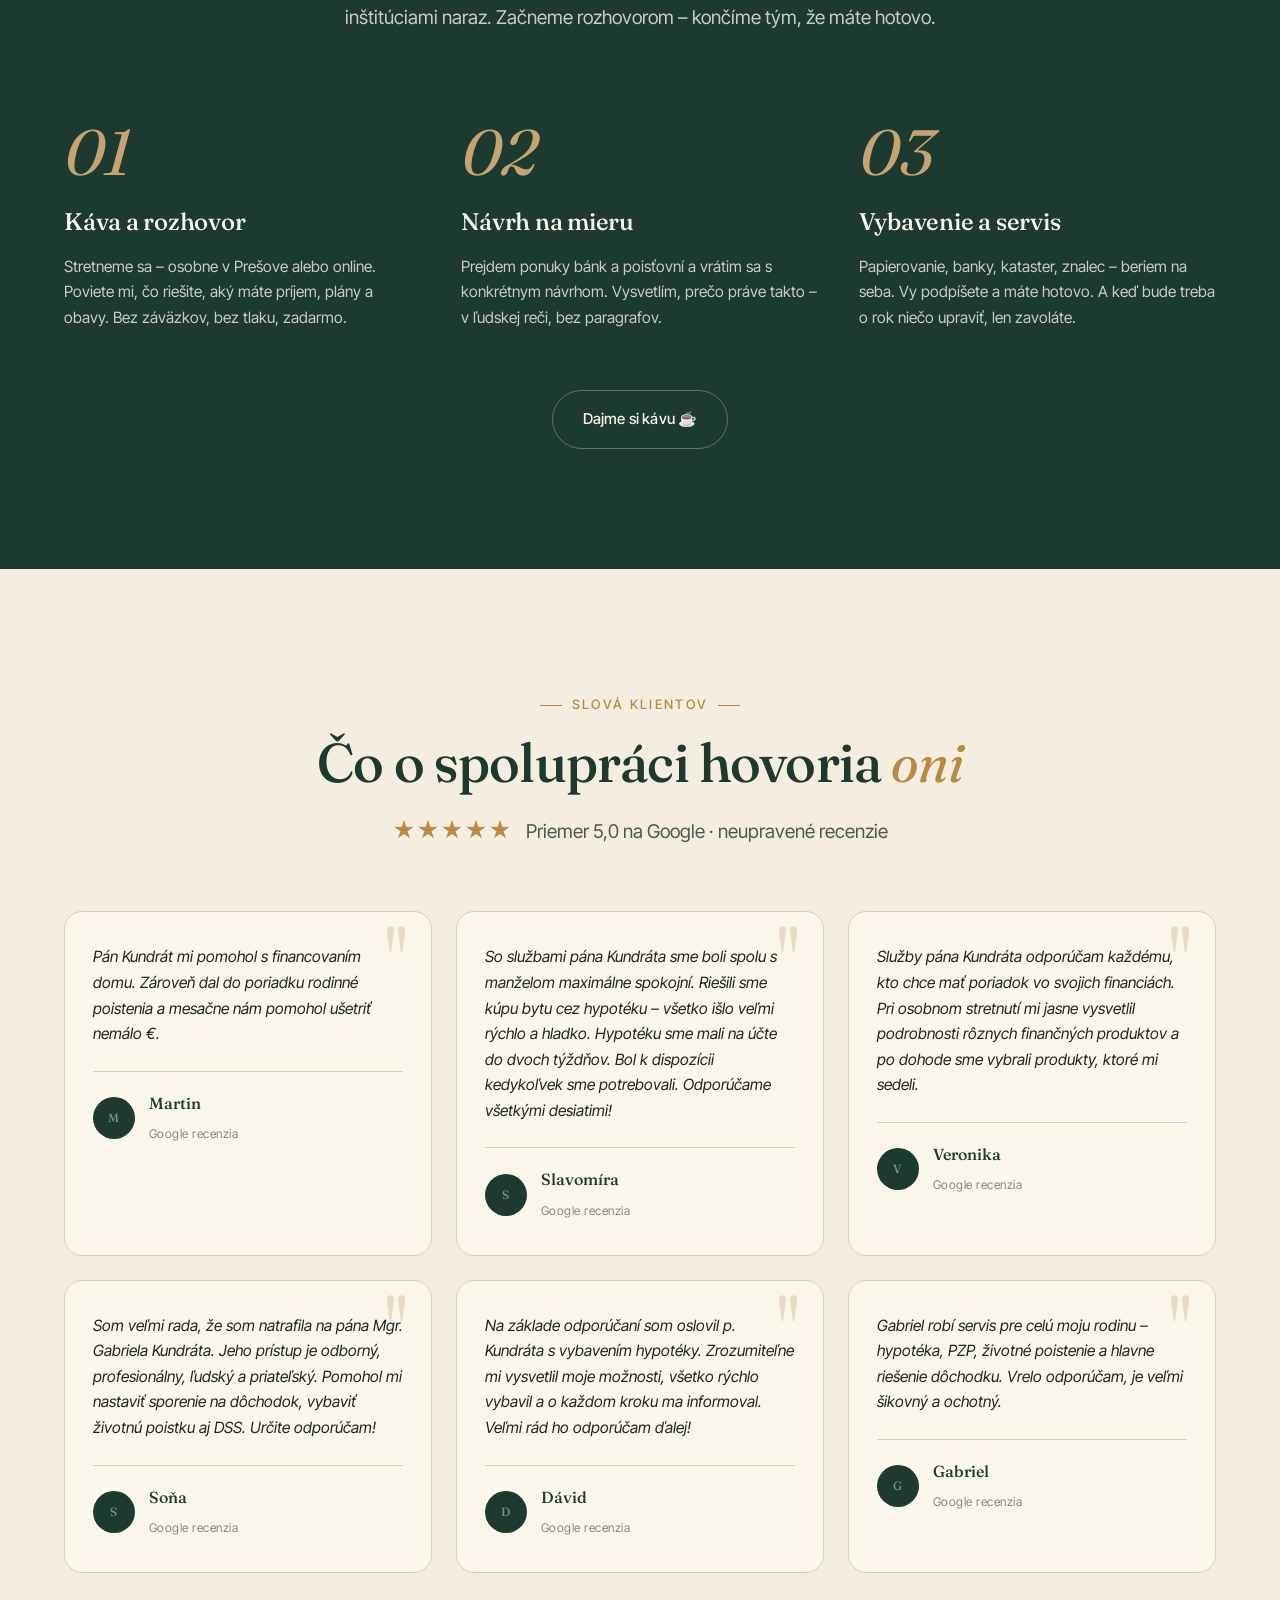
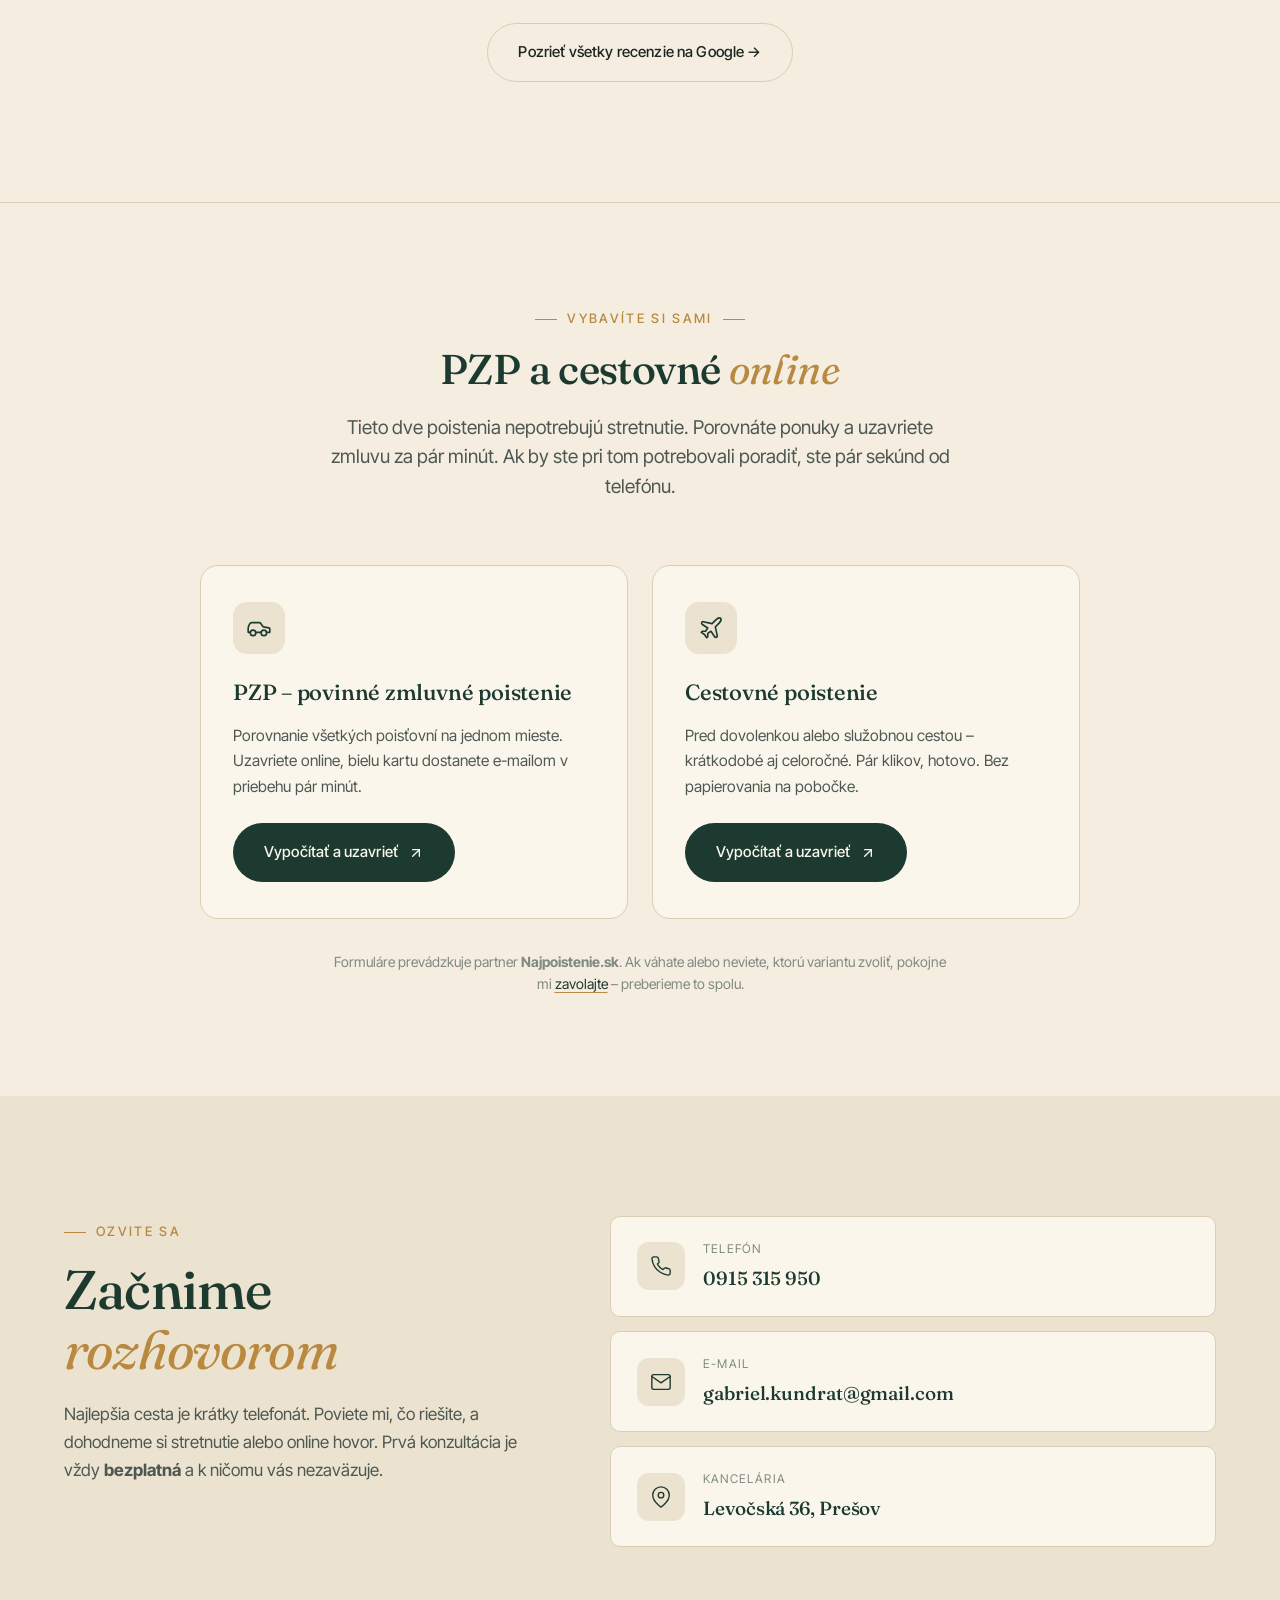
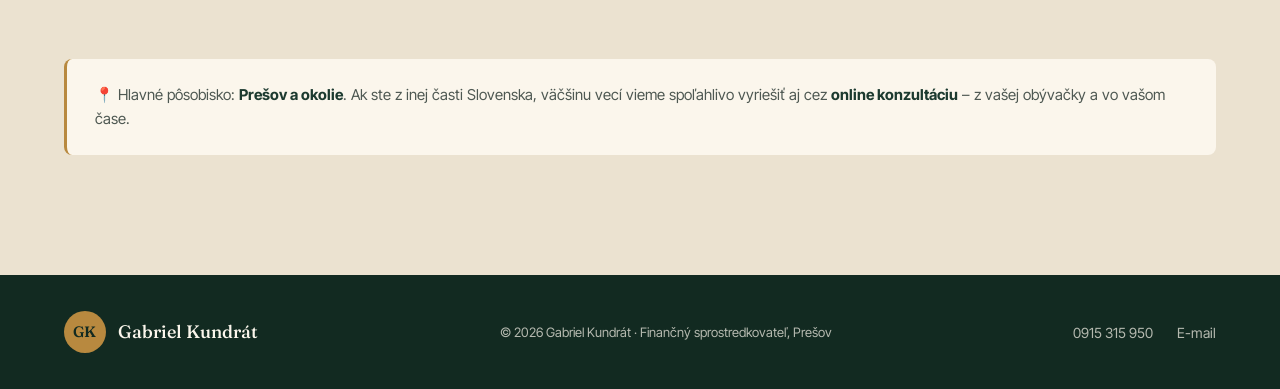
==== commit 93153e69: "Update index.html" ====
--- a/index.html
+++ b/index.html
@@ -3,14 +3,14 @@
 <head>
 <meta charset="UTF-8">
 <meta name="viewport" content="width=device-width, initial-scale=1.0">
-<title>Gabriel Kundrát – Finančný poradca | Prešov</title>
-<meta name="description" content="Gabriel Kundrát – finančný poradca pre Prešov a okolie. Hypotéky, poistenie, investície. Bezplatná konzultácia.">
-<meta name="keywords" content="finančný poradca Prešov, hypotéka, poistenie, investície, Gabriel Kundrát">
+<title>Gabriel Kundrát – Finančný sprostredkovateľ | Prešov</title>
+<meta name="description" content="Gabriel Kundrát – finančný sprostredkovateľ pre Prešov a okolie. Hypotéky, poistenie a investície pre rodiny, živnostníkov a podnikateľov. Prvá konzultácia zadarmo.">
+<meta name="keywords" content="finančný sprostredkovateľ Prešov, hypotéka, poistenie, investície, dôchodok pre živnostníkov, Gabriel Kundrát">
 <meta name="author" content="Gabriel Kundrát">
 
 <!-- Open Graph / sociálne siete -->
-<meta property="og:title" content="Gabriel Kundrát – Finančný poradca | Prešov">
-<meta property="og:description" content="Váš finančný pokoj začína tu. Hypotéky, poistenie, investície – ľudskou rečou.">
+<meta property="og:title" content="Gabriel Kundrát – Finančný sprostredkovateľ | Prešov">
+<meta property="og:description" content="Finančný lekár pre vašu rodinu a podnikanie. Hypotéky, poistenie a investície – vybavím ich za vás.">
 <meta property="og:type" content="website">
 <meta property="og:locale" content="sk_SK">
 <meta property="og:url" content="https://gabrielkundrat.sk/">
@@ -25,8 +25,8 @@
 {
   "@context": "https://schema.org",
   "@type": "FinancialService",
-  "name": "Gabriel Kundrát – Finančný poradca",
-  "description": "Nezávislý finančný poradca pre Prešov a okolie. Hypotéky, poistenie, investície.",
+  "name": "Gabriel Kundrát – Finančný sprostredkovateľ",
+  "description": "Nezávislý finančný sprostredkovateľ pre Prešov a okolie. Hypotéky, poistenie, investície a dôchodkové plánovanie pre rodiny aj podnikateľov.",
   "url": "https://gabrielkundrat.sk",
   "telephone": "+421915315950",
   "email": "gabriel.kundrat@gmail.com",
@@ -56,7 +56,7 @@
       <a href="#o-mne">O mne</a>
       <a href="#sluzby">Služby</a>
       <a href="#proces">Ako to funguje</a>
-      <a href="#recenzie">Recenzie</a>
+      <a href="#recenzie">Skúsenosti</a>
       <a href="#online-poistenie">Online</a>
       <a href="#kontakt">Kontakt</a>
     </nav>
@@ -74,14 +74,15 @@
 <section class="hero">
   <div class="container hero__inner">
     <div class="hero__content">
-      <span class="eyebrow">Finančný poradca · Prešov</span>
+      <span class="eyebrow">Finančný sprostredkovateľ · Prešov</span>
       <h1 class="hero__title">
-        Váš <em>finančný pokoj</em><br>
-        začína tu.
+        Finančný lekár<br>
+        pre vašu <em>rodinu</em><br>
+        a podnikanie.
       </h1>
       <p class="hero__lead">
-        Zložité financie vám vysvetlím ľudskou rečou. Papierovanie a behanie po
-        bankách vybavím za vás – vy sa len rozhodnete.
+        Hypotéku, poistenie aj investície vybavím za vás – tak, ako by som ich
+        riešil sám pre seba. Nepredávam produkty. Riešim situácie.
       </p>
       <div class="hero__cta">
         <a href="#kontakt" class="btn btn--primary">Dohodnúť stretnutie</a>
@@ -112,7 +113,7 @@
         <div class="hero__photo" id="heroPhoto">
           <picture>
             <source srcset="gabriel-hero.webp" type="image/webp">
-            <img src="gabriel-hero.jpg" alt="Gabriel Kundrát – finančný poradca, Prešov" loading="eager" width="1100" height="1375">
+            <img src="gabriel-hero.jpg" alt="Gabriel Kundrát – finančný sprostredkovateľ, Prešov" loading="eager" width="1100" height="1375">
           </picture>
         </div>
         <div class="hero__badge hero__badge--bottom">
@@ -145,24 +146,31 @@
     <div class="about__content">
       <span class="eyebrow">O mne</span>
       <h2 class="section-title">
-        Financie bez stresu.<br>
-        <em>To je môj prísľub.</em>
+        Ako rodinný lekár.<br>
+        <em>Len na financie.</em>
       </h2>
       <p class="about__lead">
-        Som <strong>Gabriel Kundrát</strong> a pomáham vám zorientovať sa vo svete
-        financií tak, aby ste mu skutočne rozumeli. Zabudnite na zložitý bankový
-        žargón a nekonečné papierovanie.
+        Volám sa <strong>Gabriel Kundrát</strong>. K vašim financiám pristupujem
+        tak, ako dobrý rodinný lekár pristupuje k pacientovi – vypočujem si vás,
+        pochopím situáciu a navrhnem riešenie, ktoré dáva zmysel <em>vám</em>.
       </p>
       <p>
-        Mojím cieľom je uľahčiť vám život a ušetriť váš čas. Obiehanie inštitúcií,
-        porovnávanie ponúk a administratívu beriem na seba – vy dostanete jasné
-        možnosti a v pokoji sa rozhodnete.
+        <strong>Nepretláčam žiadny konkrétny produkt.</strong> Banky a poisťovne
+        pre mňa nie sú zamestnávatelia, ale dodávatelia. Z ich ponuky vyberám tú,
+        ktorá v danej chvíli najlepšie sedí vašej situácii – nie tú, za ktorú
+        dostanem najvyššiu províziu.
       </p>
       <p>
-        Zakladám si na férovej komunikácii a riešeniach, ktoré chránia vašu
-        rodinu a budujú váš majetok.
-      </p>
-      <a href="#kontakt" class="btn btn--primary">Spoznajme sa</a>
+        Hypotéku, poistenie aj investície radím <strong>tak, ako ich robím sám
+        pre seba a svoju rodinu</strong>. Možno to znie ako klišé, ale je to ten
+        najjednoduchší test, či produkt stojí za to.
+      </p>
+      <p>
+        A keď je všetko podpísané, nezmiznem. Som tu aj o tri či päť rokov –
+        keď sa situácia zmení, prerefinancujete hypotéku alebo budete potrebovať
+        riešiť niečo nové.
+      </p>
+      <a href="#kontakt" class="btn btn--primary">Spoznajme sa pri káve</a>
     </div>
   </div>
 </section>
@@ -171,11 +179,12 @@
 <section id="sluzby" class="services">
   <div class="container">
     <div class="section-head">
-      <span class="eyebrow">Moje 3 piliere</span>
-      <h2 class="section-title">S čím vám môžem <em>pomôcť</em></h2>
+      <span class="eyebrow">Tri piliere</span>
+      <h2 class="section-title">S čím vám viem <em>reálne</em> pomôcť</h2>
       <p class="section-lead">
-        Bez ohľadu na to, kde sa práve nachádzate na svojej finančnej ceste –
-        mám pre vás riešenie.
+        Za každou z týchto oblastí sa skrýva veľa hodín, ktoré nebudete musieť
+        stráviť behaním po inštitúciách – a často aj stovky eur ročne, ktoré
+        zostanú vám.
       </p>
     </div>
 
@@ -187,14 +196,15 @@
         </div>
         <h3>Hypotéky</h3>
         <p>
-          Pomáham rodinám hladko získať a financovať ich vysnívaný domov.
-          Porovnám ponuky všetkých bánk, vyjednám najlepšie podmienky a vyplním
-          všetku dokumentáciu za vás.
+          Vybavím vám hypotéku od porovnania bánk až po podpis na katastri.
+          Banku, znalca, kataster, poisťovňu – štyri inštitúcie, ktoré si
+          nemusíte rozdeľovať vy.
         </p>
         <ul>
-          <li>Porovnanie bánk a sadzieb</li>
-          <li>Príprava celej dokumentácie</li>
-          <li>Sprevádzanie počas celého procesu</li>
+          <li>Porovnanie sadzieb naprieč všetkými bankami</li>
+          <li>Príprava žiadosti aj kompletnej dokumentácie</li>
+          <li>Komunikácia s katastrom a znalcom</li>
+          <li>Refinancovanie, keď príde čas</li>
         </ul>
       </article>
 
@@ -204,13 +214,15 @@
         </div>
         <h3>Poistenie</h3>
         <p>
-          Zabezpečte svoju rodinu a chráňte príjem pred nečakanými udalosťami.
-          Poistenie nastavíme presne na mieru vašim potrebám – nie viac, nie menej.
+          Poistenie má dva extrémy – nedostatočné, alebo zbytočne predražené.
+          Cieľom je trafiť stred: kryté riziká, ktoré dávajú zmysel, za cenu,
+          ktorá vás nebolí.
         </p>
         <ul>
-          <li>Životné poistenie</li>
-          <li>Poistenie príjmu a schopnosti splácať</li>
-          <li>Poistenie nehnuteľnosti</li>
+          <li>Životné poistenie a ochrana príjmu</li>
+          <li>Poistenie nehnuteľnosti a domácnosti</li>
+          <li>Pravidelná revízia existujúcich zmlúv</li>
+          <li>Pomoc pri riešení škodovej udalosti</li>
         </ul>
       </article>
 
@@ -218,23 +230,24 @@
         <div class="service__icon" aria-hidden="true">
           <svg viewBox="0 0 24 24" fill="none" stroke="currentColor" stroke-width="1.5" stroke-linecap="round" stroke-linejoin="round"><path d="M3 17l6-6 4 4 8-8"/><path d="M14 7h7v7"/></svg>
         </div>
-        <h3>Investície</h3>
-        <p>
-          Nechajte peniaze pracovať pre vás. Zostavíme investičný plán, ktorý
-          zodpovedá vašim cieľom – či chcete sporiť na dôchodok alebo zhodnocovať
-          voľné prostriedky.
+        <h3>Investície a dôchodok</h3>
+        <p>
+          Najmä pre <strong>živnostníkov a podnikateľov</strong>: štát vám
+          slušný dôchodok nepripraví. Postavíme dlhodobý plán, ktorý funguje
+          aj keď naň desať rokov nepozriete.
         </p>
         <ul>
-          <li>Sporiace a investičné produkty</li>
-          <li>Dlhodobé budovanie majetku</li>
-          <li>Pravidelné prehodnocovanie plánu</li>
+          <li>Sporenie a investovanie na dôchodok</li>
+          <li>Riešenia šité na podnikateľov a SZČO</li>
+          <li>Nízkonákladové fondy bez zbytočných poplatkov</li>
+          <li>Pravidelné prehodnocovanie stratégie</li>
         </ul>
       </article>
 
     </div>
 
     <div class="services__cta">
-      <a href="#kontakt" class="btn btn--primary">Mám záujem – dohodnem si stretnutie</a>
+      <a href="#kontakt" class="btn btn--primary">Dohodnúť bezplatnú konzultáciu</a>
     </div>
   </div>
 </section>
@@ -243,36 +256,37 @@
 <section id="proces" class="process">
   <div class="container">
     <div class="section-head">
-      <span class="eyebrow">Jednoduchý proces</span>
-      <h2 class="section-title">Ako to <em>funguje</em>?</h2>
+      <span class="eyebrow">Spolupráca v troch krokoch</span>
+      <h2 class="section-title">Ako to <em>funguje</em></h2>
       <p class="section-lead">
-        Tri kroky k finančnému pokoju. Žiadna byrokracia z vašej strany.
+        Žiadna byrokracia na vašej strane. Žiadne dohováranie sa s tromi
+        inštitúciami naraz. Začneme rozhovorom – končíme tým, že máte hotovo.
       </p>
     </div>
 
     <ol class="process__steps">
       <li class="process__step">
         <div class="process__num">01</div>
-        <h3>Káva a zoznámenie</h3>
-        <p>
-          Stretneme sa na nezáväznej konzultácii. Porozprávame sa o vašej
-          situácii, cieľoch a obavách – bez záväzkov a úplne zadarmo.
+        <h3>Káva a rozhovor</h3>
+        <p>
+          Stretneme sa – osobne v Prešove alebo online. Poviete mi, čo riešite,
+          aký máte príjem, plány a obavy. Bez záväzkov, bez tlaku, zadarmo.
         </p>
       </li>
       <li class="process__step">
         <div class="process__num">02</div>
-        <h3>Príprava riešenia</h3>
-        <p>
-          Na základe vašich potrieb porovnám ponuky na trhu a pripravím pre
-          vás konkrétne, personalizované riešenie na mieru.
+        <h3>Návrh na mieru</h3>
+        <p>
+          Prejdem ponuky bánk a poisťovní a vrátim sa s konkrétnym návrhom.
+          Vysvetlím, prečo práve takto – v ľudskej reči, bez paragrafov.
         </p>
       </li>
       <li class="process__step">
         <div class="process__num">03</div>
-        <h3>Všetko vybavím za vás</h3>
-        <p>
-          Vy sa rozhodujete, ja riešim byrokraciu. Zariadim všetko potrebné a
-          budem tu pre vás pri každom ďalšom finančnom kroku.
+        <h3>Vybavenie a servis</h3>
+        <p>
+          Papierovanie, banky, kataster, znalec – beriem na seba. Vy podpíšete
+          a máte hotovo. A keď bude treba o rok niečo upraviť, len zavoláte.
         </p>
       </li>
     </ol>
@@ -287,10 +301,10 @@
 <section id="recenzie" class="reviews">
   <div class="container">
     <div class="section-head">
-      <span class="eyebrow">Reálne skúsenosti</span>
-      <h2 class="section-title">Čo hovoria <em>klienti</em></h2>
+      <span class="eyebrow">Slová klientov</span>
+      <h2 class="section-title">Čo o spolupráci hovoria <em>oni</em></h2>
       <p class="section-lead">
-        <span class="reviews__rating">★★★★★</span> Hodnotenia z Google · 5,0
+        <span class="reviews__rating">★★★★★</span> Priemer 5,0 na Google · neupravené recenzie
       </p>
     </div>
 
@@ -328,7 +342,7 @@
 
     <div class="reviews__cta">
       <a href="https://maps.app.goo.gl/og6gCfzKTDbBh2H36" target="_blank" rel="noopener" class="btn btn--ghost">
-        Zobraziť všetky recenzie na Google →
+        Pozrieť všetky recenzie na Google →
       </a>
     </div>
   </div>
@@ -341,8 +355,9 @@
       <span class="eyebrow">Vybavíte si sami</span>
       <h2 class="section-title">PZP a cestovné <em>online</em></h2>
       <p class="section-lead">
-        Niektoré poistenia nepotrebujú stretnutie. Tieto si môžete uzavrieť
-        sami online za pár minút. Ak budete potrebovať poradiť, som tu pre vás.
+        Tieto dve poistenia nepotrebujú stretnutie. Porovnáte ponuky a uzavriete
+        zmluvu za pár minút. Ak by ste pri tom potrebovali poradiť, ste pár
+        sekúnd od telefónu.
       </p>
     </div>
 
@@ -354,8 +369,8 @@
         </div>
         <h3>PZP – povinné zmluvné poistenie</h3>
         <p>
-          Porovnajte ponuky všetkých poisťovní na jednom mieste a uzavrite si
-          PZP online za pár minút. Bez papierovania, bez čakania.
+          Porovnanie všetkých poisťovní na jednom mieste. Uzavriete online,
+          bielu kartu dostanete e-mailom v priebehu pár minút.
         </p>
         <a href="https://www.najpoistenie.sk/pzp-povinne-zmluvne-poistenie/?kod=108900379" target="_blank" rel="noopener noreferrer" class="btn btn--primary">
           Vypočítať a uzavrieť
@@ -369,8 +384,8 @@
         </div>
         <h3>Cestovné poistenie</h3>
         <p>
-          Pred dovolenkou alebo služobnou cestou si vybavte cestovné poistenie
-          rýchlo a pohodlne online. Stačí pár klikov.
+          Pred dovolenkou alebo služobnou cestou – krátkodobé aj celoročné.
+          Pár klikov, hotovo. Bez papierovania na pobočke.
         </p>
         <a href="https://www.najpoistenie.sk/cestovne-poistenie/?kod=108900379" target="_blank" rel="noopener noreferrer" class="btn btn--primary">
           Vypočítať a uzavrieť
@@ -381,8 +396,9 @@
     </div>
 
     <p class="online__note">
-      Online formuláre poskytuje partner <strong>Najpoistenie.sk</strong>.
-      Ak váhate alebo potrebujete poradiť, pokojne mi <a href="tel:+421915315950">zavolajte</a>.
+      Formuláre prevádzkuje partner <strong>Najpoistenie.sk</strong>.
+      Ak váhate alebo neviete, ktorú variantu zvoliť, pokojne mi
+      <a href="tel:+421915315950">zavolajte</a> – preberieme to spolu.
     </p>
   </div>
 </section>
@@ -392,11 +408,12 @@
   <div class="container">
     <div class="contact__grid">
       <div class="contact__intro">
-        <span class="eyebrow">Spojte sa so mnou</span>
-        <h2 class="section-title">Dohodnite si <em>stretnutie</em></h2>
-        <p>
-          Prvá konzultácia je <strong>bezplatná</strong>. Vyberte si čas, ktorý
-          vám vyhovuje, alebo mi jednoducho zavolajte.
+        <span class="eyebrow">Ozvite sa</span>
+        <h2 class="section-title">Začnime <em>rozhovorom</em></h2>
+        <p>
+          Najlepšia cesta je krátky telefonát. Poviete mi, čo riešite, a dohodneme
+          si stretnutie alebo online hovor. Prvá konzultácia je vždy
+          <strong>bezplatná</strong> a k ničomu vás nezaväzuje.
         </p>
       </div>
 
@@ -433,9 +450,9 @@
       </div>
 
       <div class="contact__note">
-        📍 Hlavné pôsobisko: <strong>Prešov a okolie</strong>. Ste z iného kúta
-        Slovenska? Radi sa dohodneme aj na <strong>online konzultácii</strong> z
-        pohodlia vášho domova.
+        📍 Hlavné pôsobisko: <strong>Prešov a okolie</strong>. Ak ste z inej časti
+        Slovenska, väčšinu vecí vieme spoľahlivo vyriešiť aj cez
+        <strong>online konzultáciu</strong> – z vašej obývačky a vo vašom čase.
       </div>
     </div>
   </div>
@@ -449,7 +466,7 @@
       <span>Gabriel Kundrát</span>
     </div>
     <div class="footer__copy">
-      © 2026 Gabriel Kundrát – Finančný poradca, Prešov
+      © <span data-current-year>2026</span> Gabriel Kundrát · Finančný sprostredkovateľ, Prešov
     </div>
     <div class="footer__links">
       <a href="tel:+421915315950">0915 315 950</a>
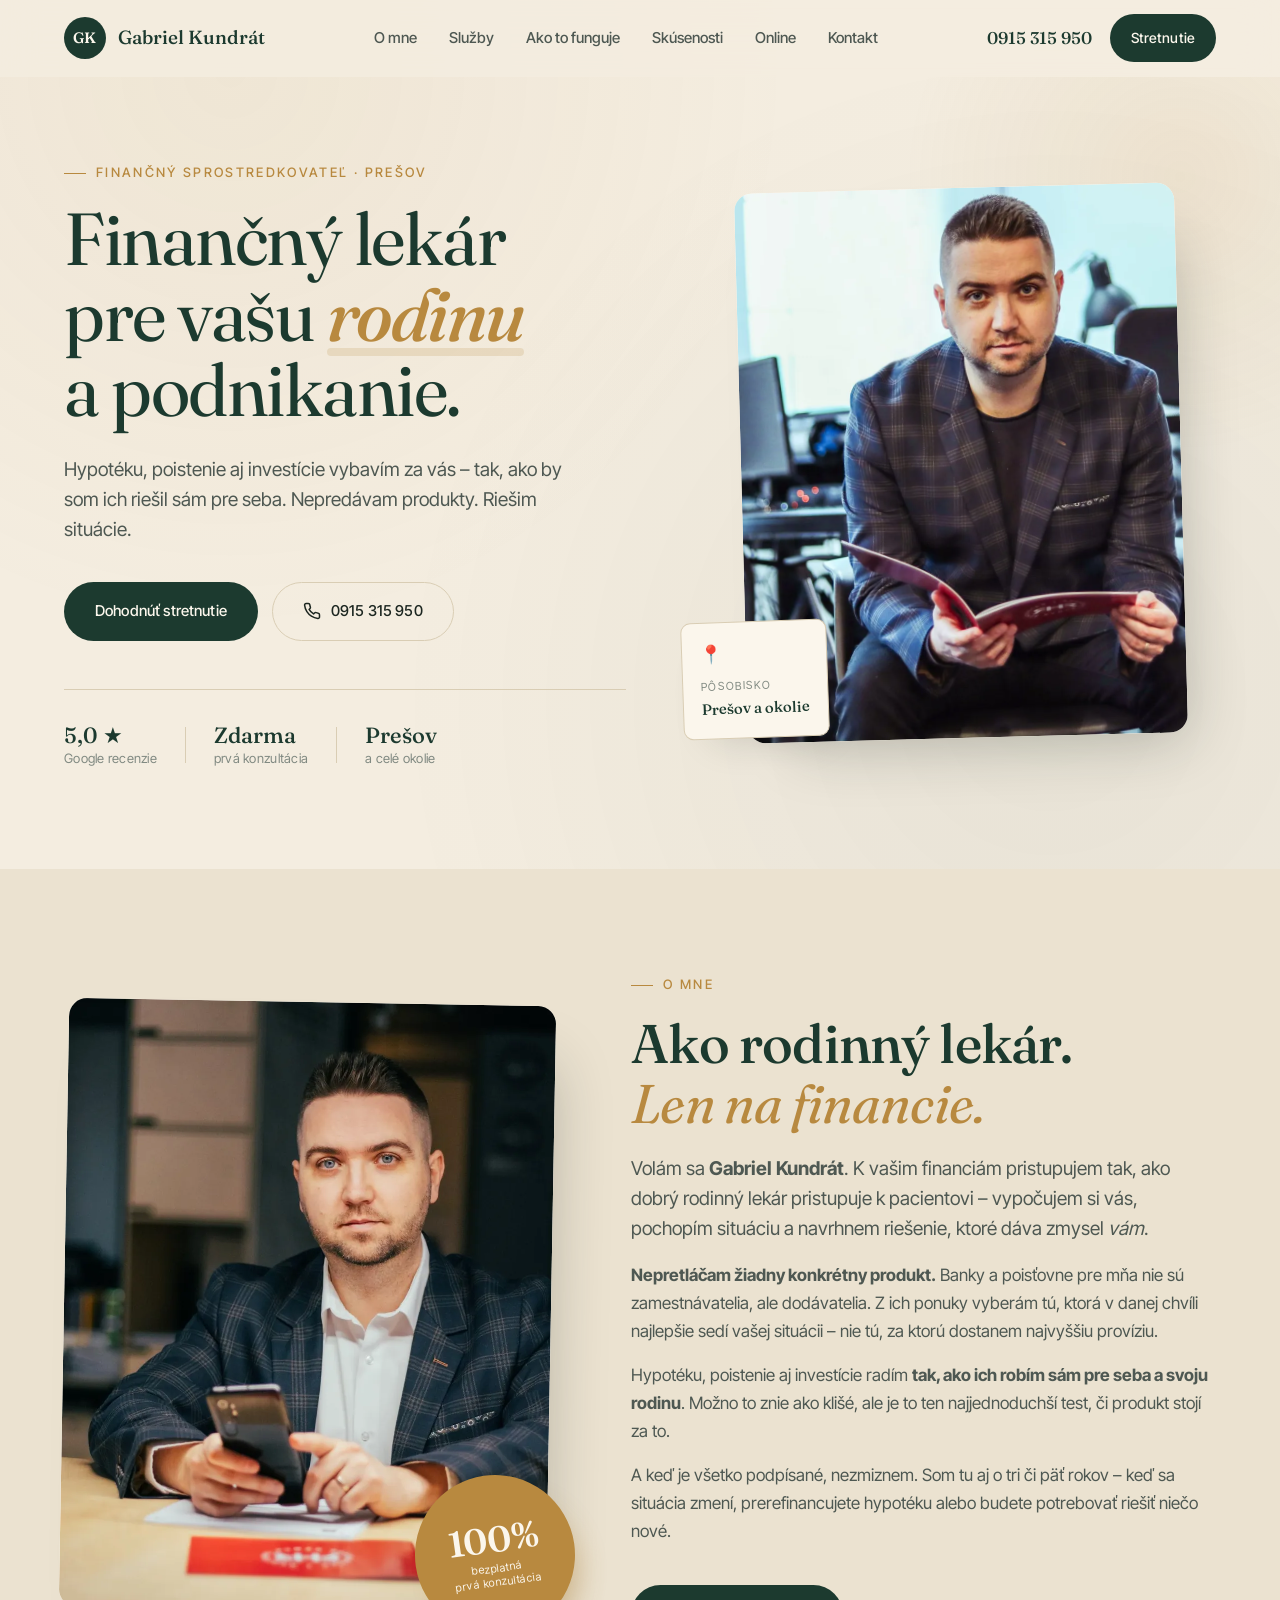
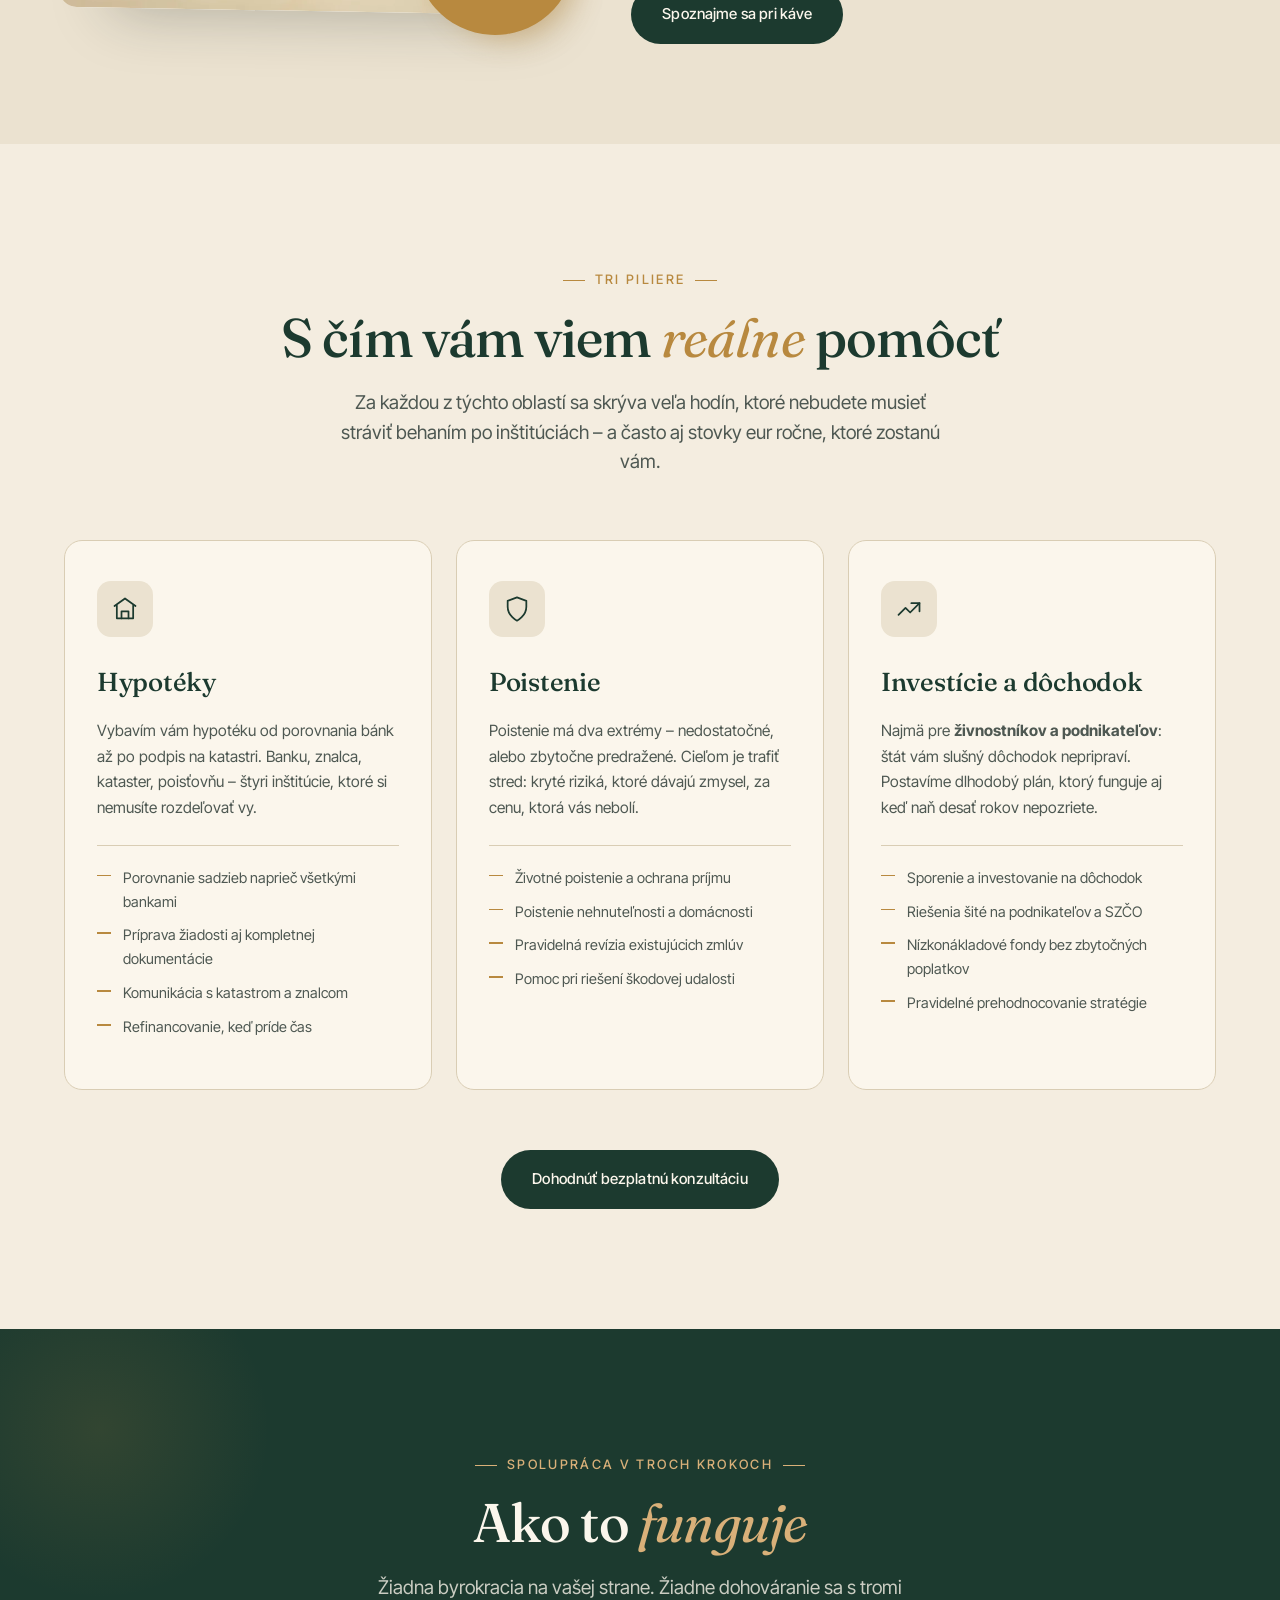
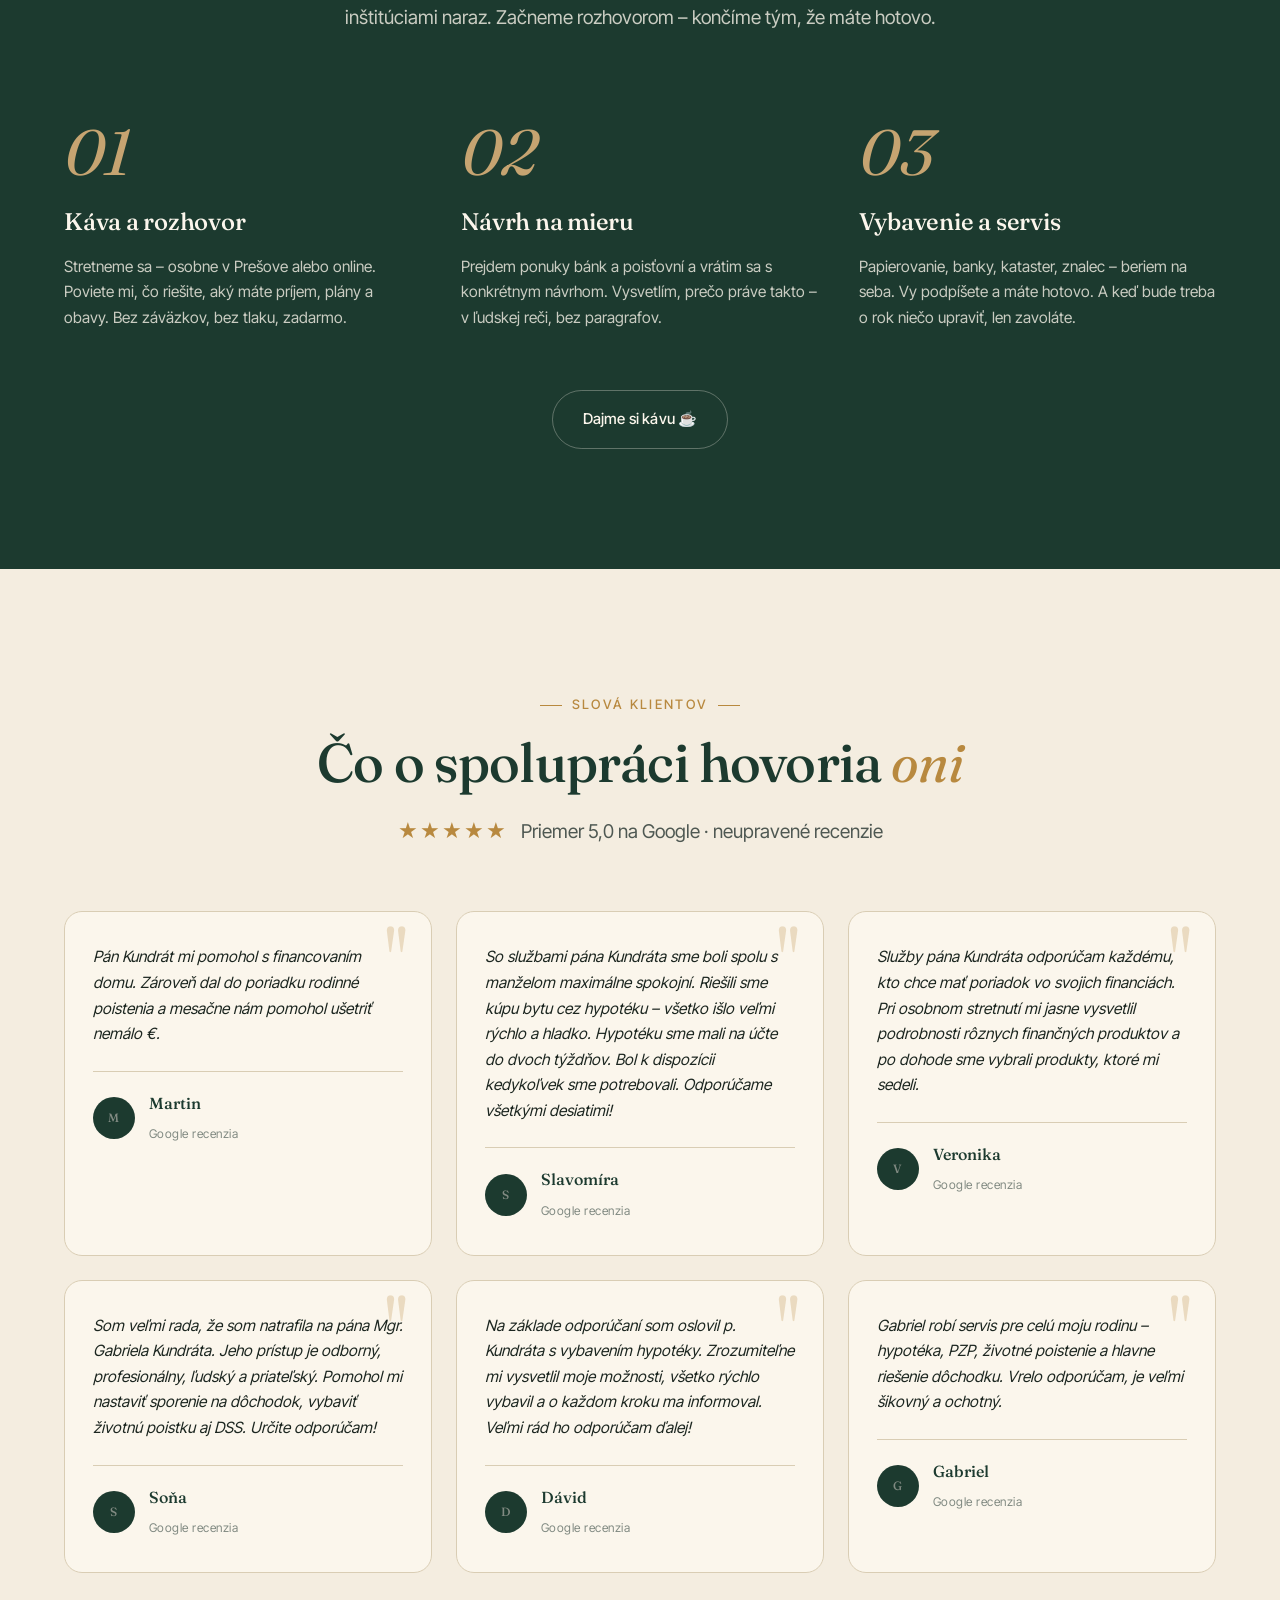
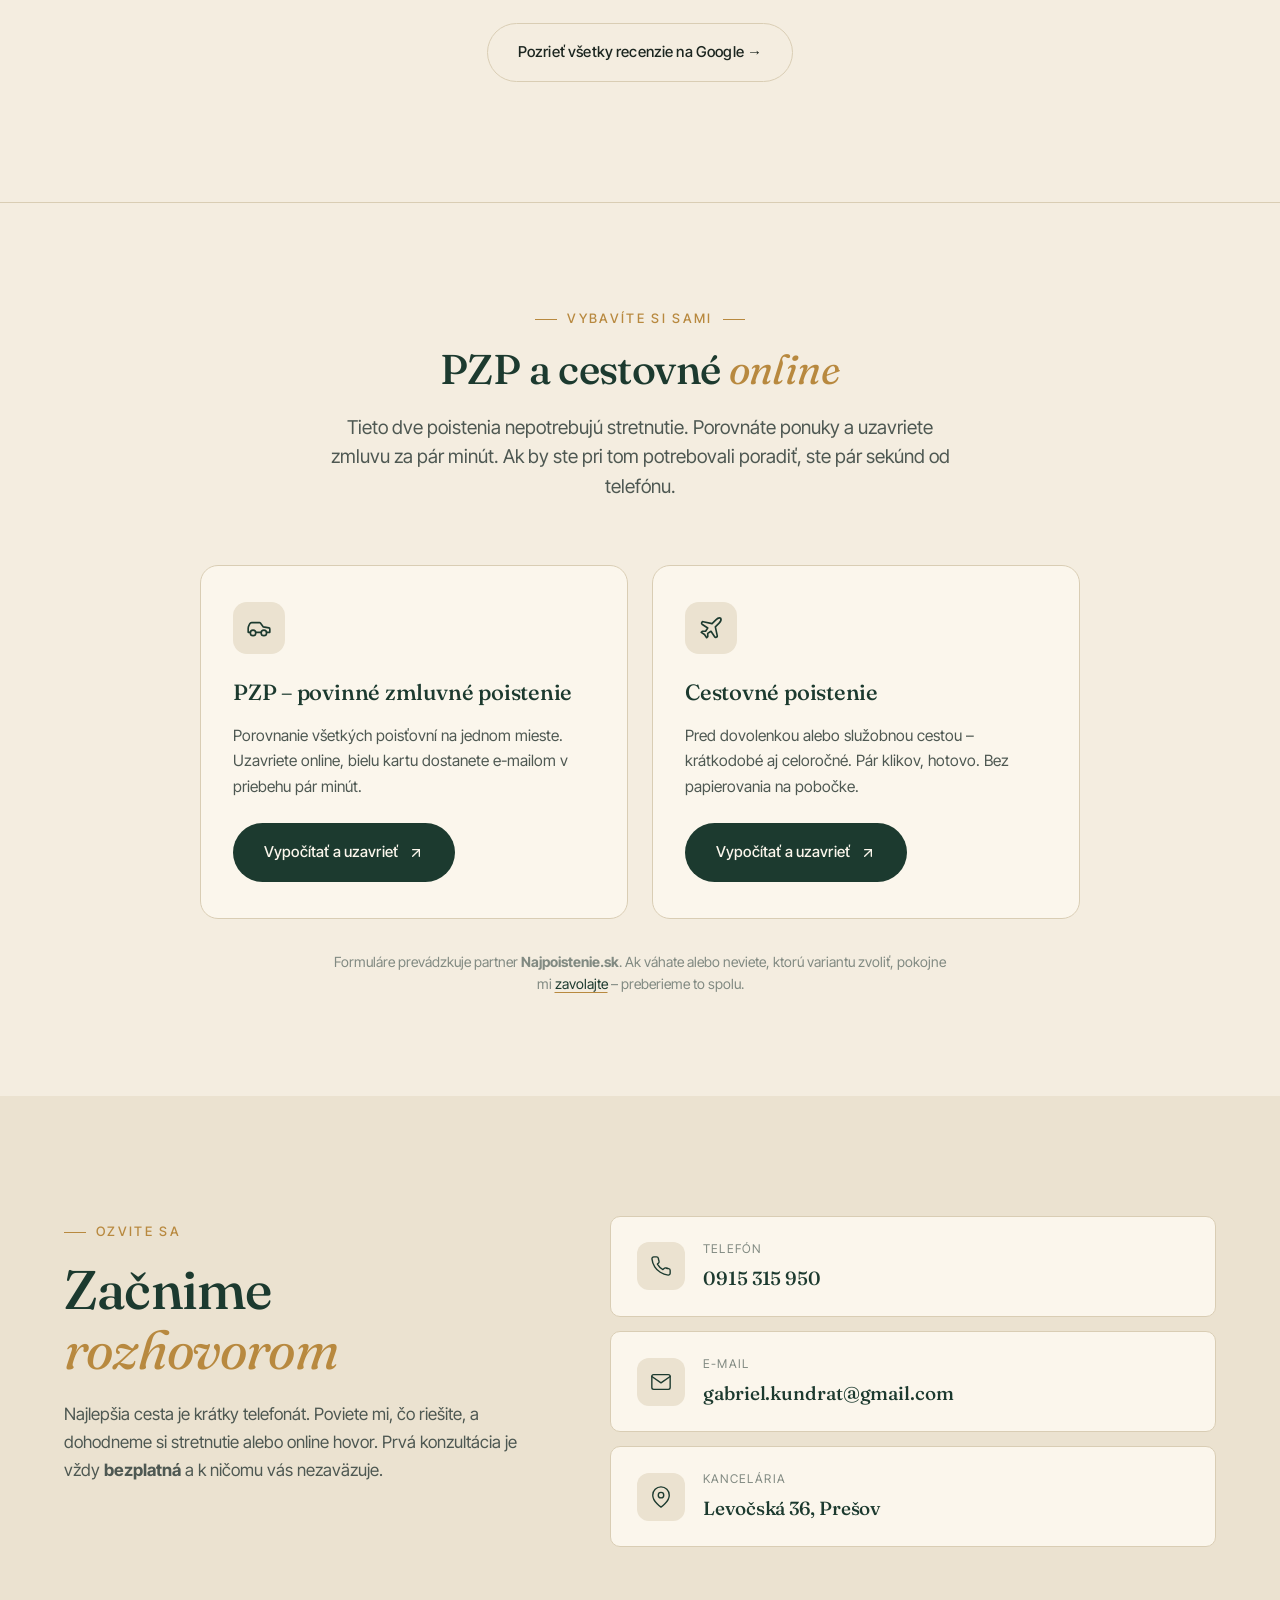
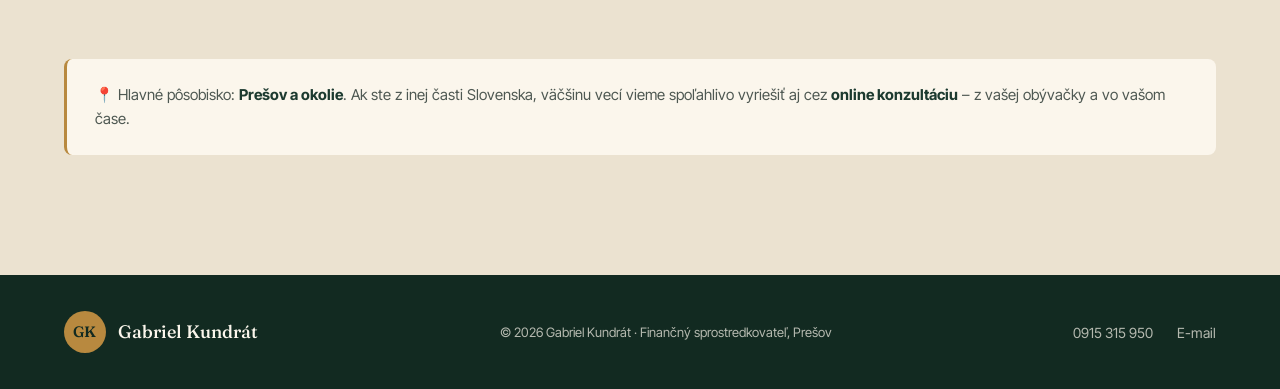
==== commit bca2a8f3: "Add files via upload" ====
--- a/index.html
+++ b/index.html
@@ -7,6 +7,12 @@
 <meta name="description" content="Gabriel Kundrát – finančný sprostredkovateľ pre Prešov a okolie. Hypotéky, poistenie a investície pre rodiny, živnostníkov a podnikateľov. Prvá konzultácia zadarmo.">
 <meta name="keywords" content="finančný sprostredkovateľ Prešov, hypotéka, poistenie, investície, dôchodok pre živnostníkov, Gabriel Kundrát">
 <meta name="author" content="Gabriel Kundrát">
+<link rel="canonical" href="https://gabrielkundrat.sk/">
+
+<!-- Favicony -->
+<link rel="icon" href="/favicon.ico" sizes="32x32">
+<link rel="icon" href="/icon-192.png" type="image/png" sizes="192x192">
+<link rel="apple-touch-icon" href="/apple-touch-icon.png">
 
 <!-- Open Graph / sociálne siete -->
 <meta property="og:title" content="Gabriel Kundrát – Finančný sprostredkovateľ | Prešov">
@@ -14,11 +20,21 @@
 <meta property="og:type" content="website">
 <meta property="og:locale" content="sk_SK">
 <meta property="og:url" content="https://gabrielkundrat.sk/">
-
-<!-- Fonty: Fraunces (display, serif s charakterom) + Inter Tight (telo, čistý) -->
-<link rel="preconnect" href="https://fonts.googleapis.com">
-<link rel="preconnect" href="https://fonts.gstatic.com" crossorigin>
-<link href="https://fonts.googleapis.com/css2?family=Fraunces:ital,opsz,wght@0,9..144,400;0,9..144,500;0,9..144,600;0,9..144,700;1,9..144,400&family=Inter+Tight:wght@400;500;600&display=swap" rel="stylesheet">
+<meta property="og:image" content="https://gabrielkundrat.sk/og-image.jpg">
+<meta property="og:image:width" content="1200">
+<meta property="og:image:height" content="630">
+<meta property="og:image:alt" content="Gabriel Kundrát – finančný sprostredkovateľ, Prešov">
+<meta name="twitter:card" content="summary_large_image">
+<meta name="twitter:title" content="Gabriel Kundrát – Finančný sprostredkovateľ | Prešov">
+<meta name="twitter:description" content="Finančný lekár pre vašu rodinu a podnikanie. Hypotéky, poistenie a investície – vybavím ich za vás.">
+<meta name="twitter:image" content="https://gabrielkundrat.sk/og-image.jpg">
+
+<!-- Fonty: Fraunces (display, serif s charakterom) + Inter Tight (telo, čistý) – lokálne, bez Google -->
+<link rel="preload" href="/fonts/fraunces-latin-standard-normal.woff2" as="font" type="font/woff2" crossorigin>
+<link rel="preload" href="/fonts/fraunces-latin-ext-standard-normal.woff2" as="font" type="font/woff2" crossorigin>
+<link rel="preload" href="/fonts/inter-tight-latin-wght-normal.woff2" as="font" type="font/woff2" crossorigin>
+<link rel="preload" href="/fonts/inter-tight-latin-ext-wght-normal.woff2" as="font" type="font/woff2" crossorigin>
+<link rel="stylesheet" href="fonts.css">
 
 <!-- Schema.org pre SEO -->
 <script type="application/ld+json">
@@ -64,11 +80,13 @@
       <a href="tel:+421915315950" class="nav__phone">0915 315 950</a>
       <a href="#kontakt" class="btn btn--primary btn--sm">Stretnutie</a>
     </div>
-    <button class="nav__burger" id="navBurger" aria-label="Otvoriť menu">
+    <button class="nav__burger" id="navBurger" aria-label="Otvoriť menu" aria-expanded="false" aria-controls="navLinks">
       <span></span><span></span><span></span>
     </button>
   </div>
 </header>
+
+<main>
 
 <!-- ============= HERO ============= -->
 <section class="hero">
@@ -458,6 +476,8 @@
   </div>
 </section>
 
+</main>
+
 <!-- ============= FOOTER ============= -->
 <footer class="footer">
   <div class="container footer__inner">
--- a/fonts.css
+++ b/fonts.css
@@ -0,0 +1,59 @@
+/* Lokálne fonty (self-hosted) – Fraunces + Inter Tight, variabilné woff2.
+
+   Nahrádza Google Fonts: rýchlejšie načítanie, žiadne dáta tretím stranám. */
+
+
+
+@font-face {
+  font-family: 'Fraunces';
+  font-style: normal;
+  font-display: swap;
+  font-weight: 100 900;
+  src: url('/fonts/fraunces-latin-standard-normal.woff2') format('woff2-variations');
+  unicode-range: U+0000-00FF,U+0131,U+0152-0153,U+02BB-02BC,U+02C6,U+02DA,U+02DC,U+0304,U+0308,U+0329,U+2000-206F,U+20AC,U+2122,U+2191,U+2193,U+2212,U+2215,U+FEFF,U+FFFD;
+}
+
+@font-face {
+  font-family: 'Fraunces';
+  font-style: normal;
+  font-display: swap;
+  font-weight: 100 900;
+  src: url('/fonts/fraunces-latin-ext-standard-normal.woff2') format('woff2-variations');
+  unicode-range: U+0100-02BA,U+02BD-02C5,U+02C7-02CC,U+02CE-02D7,U+02DD-02FF,U+0304,U+0308,U+0329,U+1D00-1DBF,U+1E00-1E9F,U+1EF2-1EFF,U+2020,U+20A0-20AB,U+20AD-20C0,U+2113,U+2C60-2C7F,U+A720-A7FF;
+}
+
+@font-face {
+  font-family: 'Fraunces';
+  font-style: italic;
+  font-display: swap;
+  font-weight: 100 900;
+  src: url('/fonts/fraunces-latin-standard-italic.woff2') format('woff2-variations');
+  unicode-range: U+0000-00FF,U+0131,U+0152-0153,U+02BB-02BC,U+02C6,U+02DA,U+02DC,U+0304,U+0308,U+0329,U+2000-206F,U+20AC,U+2122,U+2191,U+2193,U+2212,U+2215,U+FEFF,U+FFFD;
+}
+
+@font-face {
+  font-family: 'Fraunces';
+  font-style: italic;
+  font-display: swap;
+  font-weight: 100 900;
+  src: url('/fonts/fraunces-latin-ext-standard-italic.woff2') format('woff2-variations');
+  unicode-range: U+0100-02BA,U+02BD-02C5,U+02C7-02CC,U+02CE-02D7,U+02DD-02FF,U+0304,U+0308,U+0329,U+1D00-1DBF,U+1E00-1E9F,U+1EF2-1EFF,U+2020,U+20A0-20AB,U+20AD-20C0,U+2113,U+2C60-2C7F,U+A720-A7FF;
+}
+
+@font-face {
+  font-family: 'Inter Tight';
+  font-style: normal;
+  font-display: swap;
+  font-weight: 100 900;
+  src: url('/fonts/inter-tight-latin-wght-normal.woff2') format('woff2-variations');
+  unicode-range: U+0000-00FF,U+0131,U+0152-0153,U+02BB-02BC,U+02C6,U+02DA,U+02DC,U+0304,U+0308,U+0329,U+2000-206F,U+20AC,U+2122,U+2191,U+2193,U+2212,U+2215,U+FEFF,U+FFFD;
+}
+
+@font-face {
+  font-family: 'Inter Tight';
+  font-style: normal;
+  font-display: swap;
+  font-weight: 100 900;
+  src: url('/fonts/inter-tight-latin-ext-wght-normal.woff2') format('woff2-variations');
+  unicode-range: U+0100-02BA,U+02BD-02C5,U+02C7-02CC,U+02CE-02D7,U+02DD-02FF,U+0304,U+0308,U+0329,U+1D00-1DBF,U+1E00-1E9F,U+1EF2-1EFF,U+2020,U+20A0-20AB,U+20AD-20C0,U+2113,U+2C60-2C7F,U+A720-A7FF;
+}
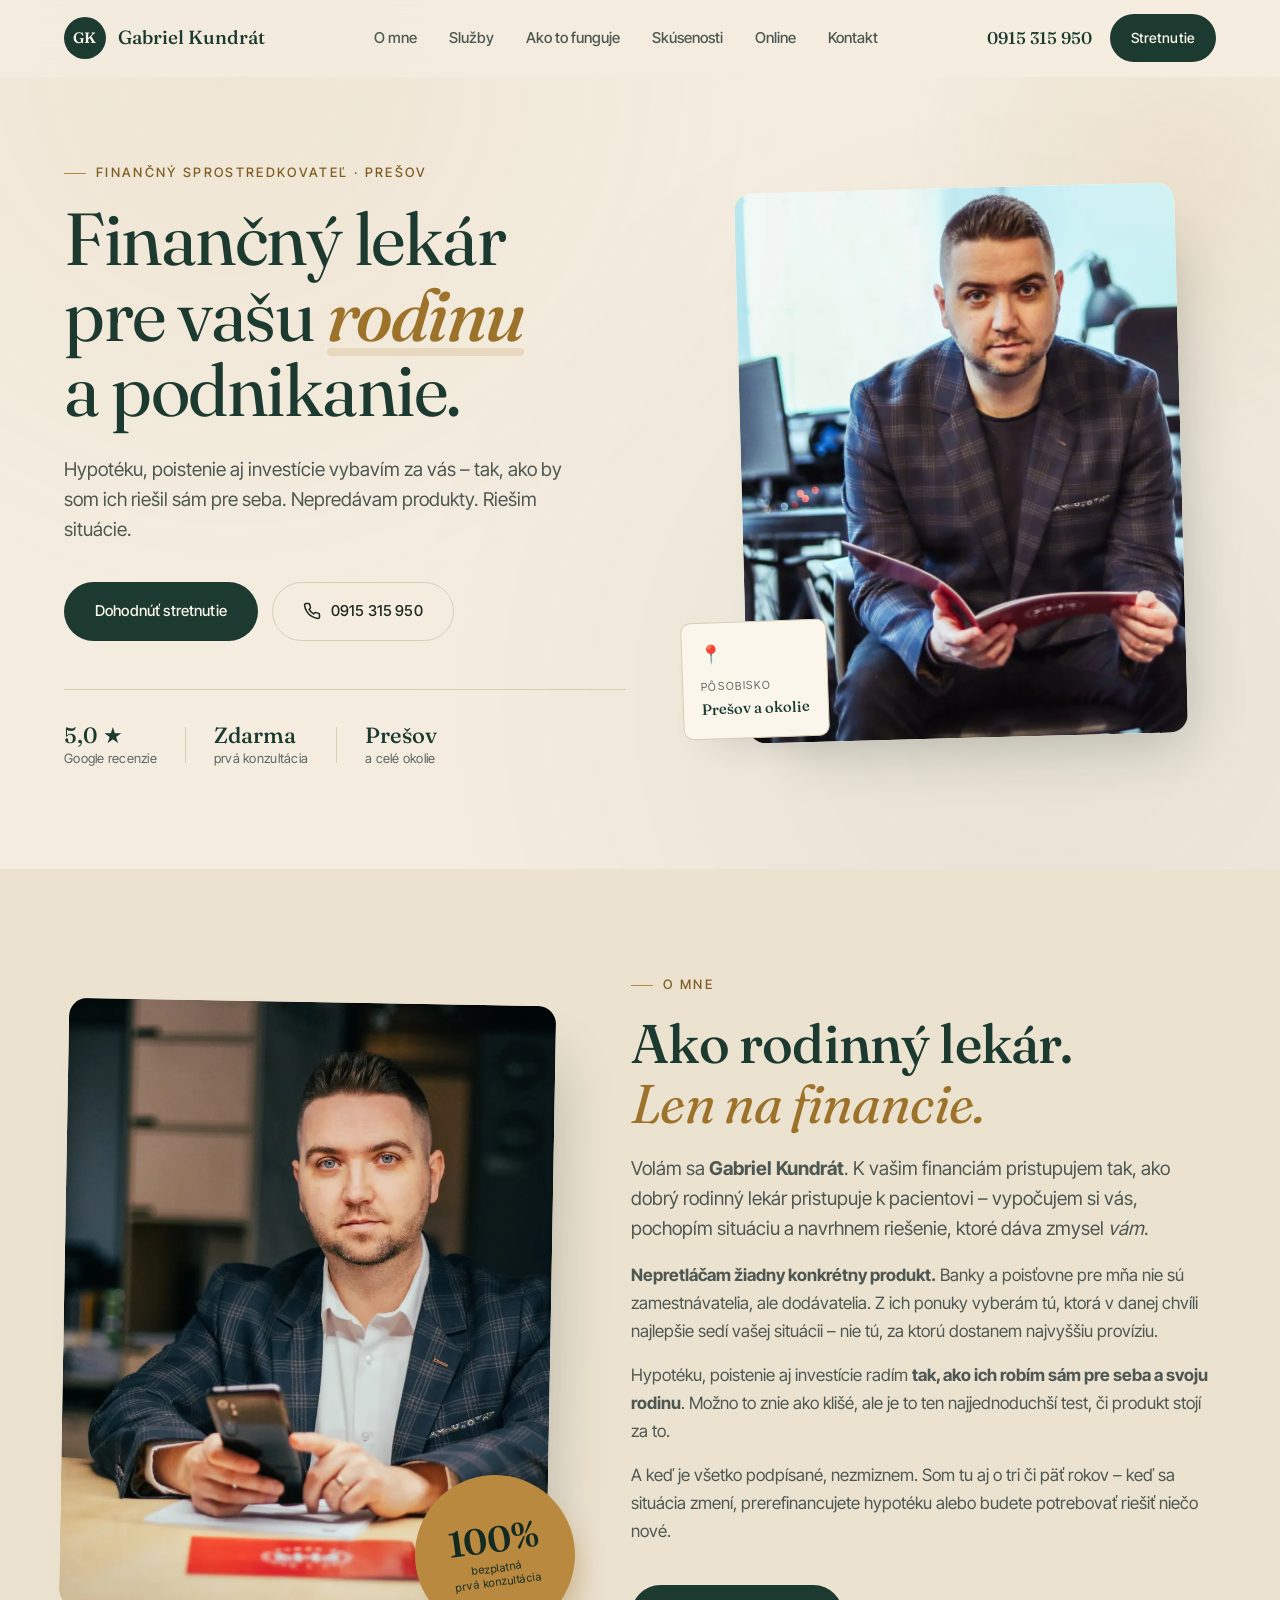
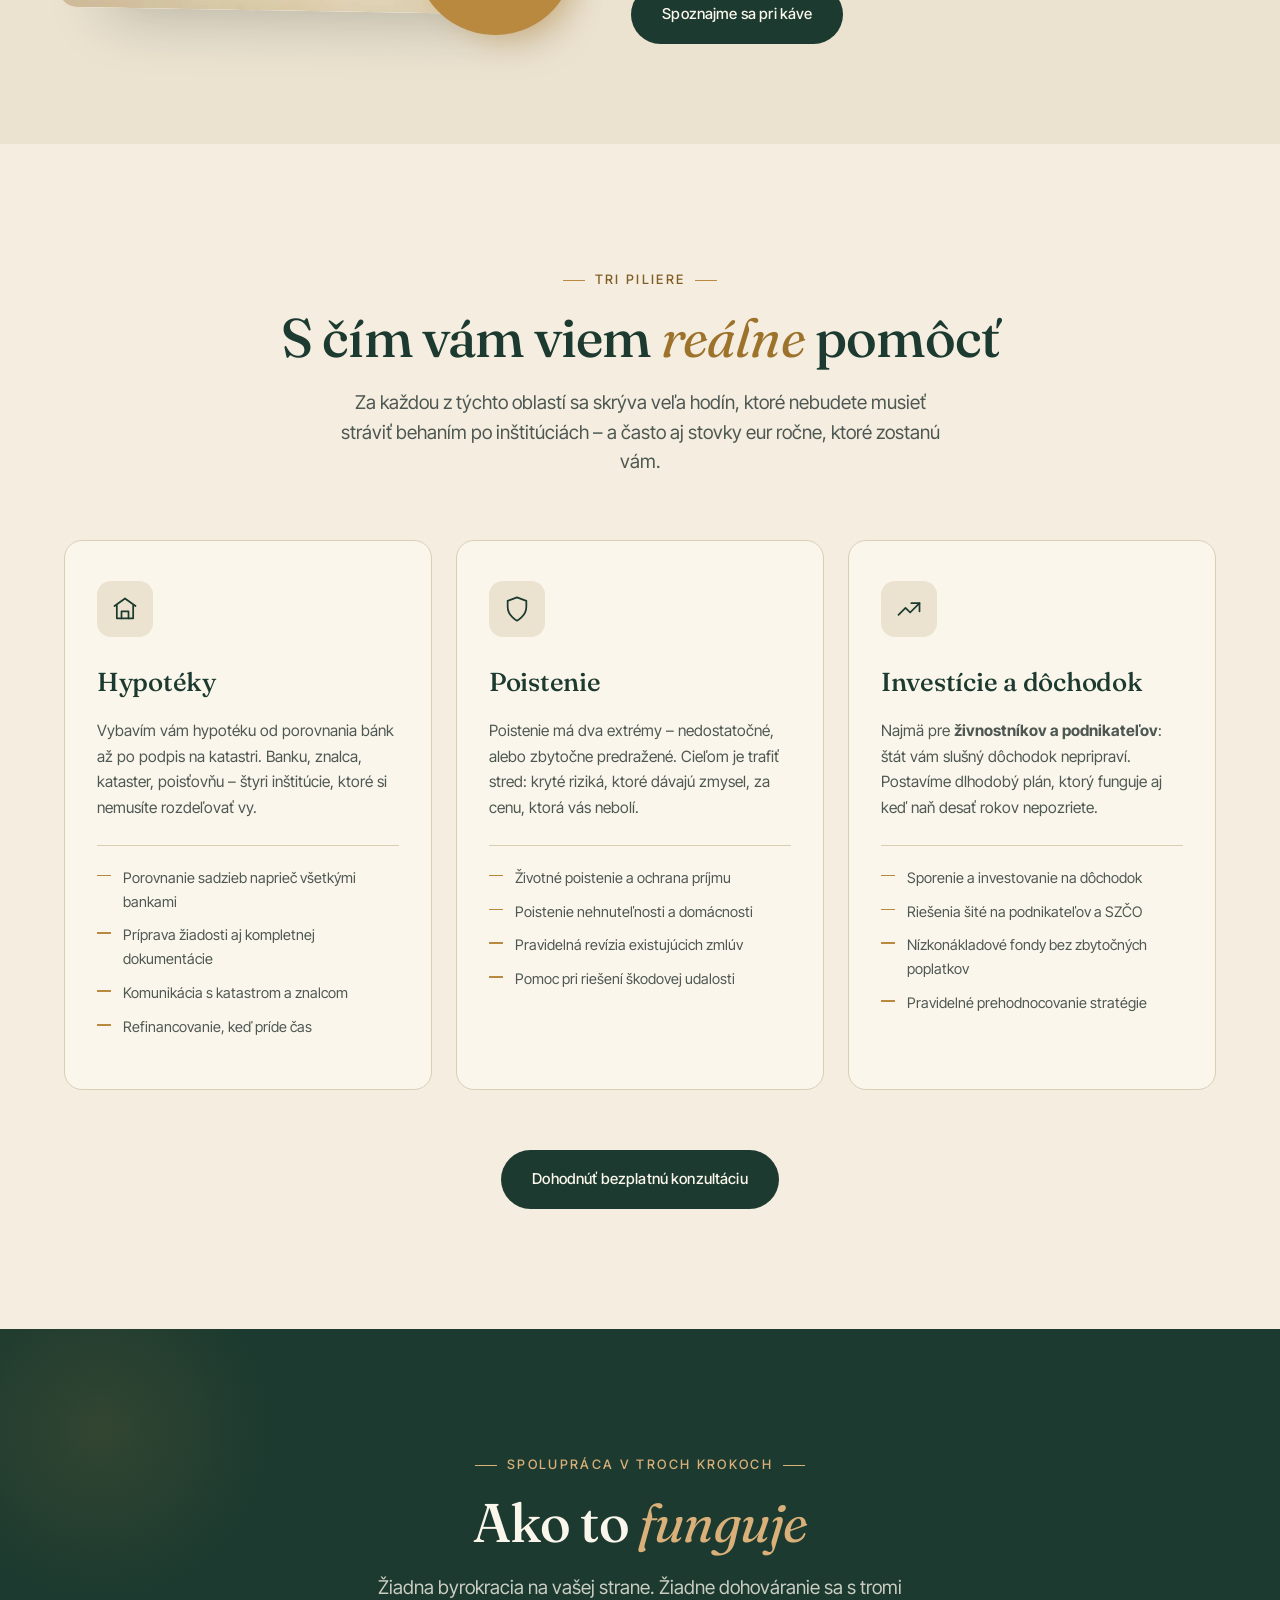
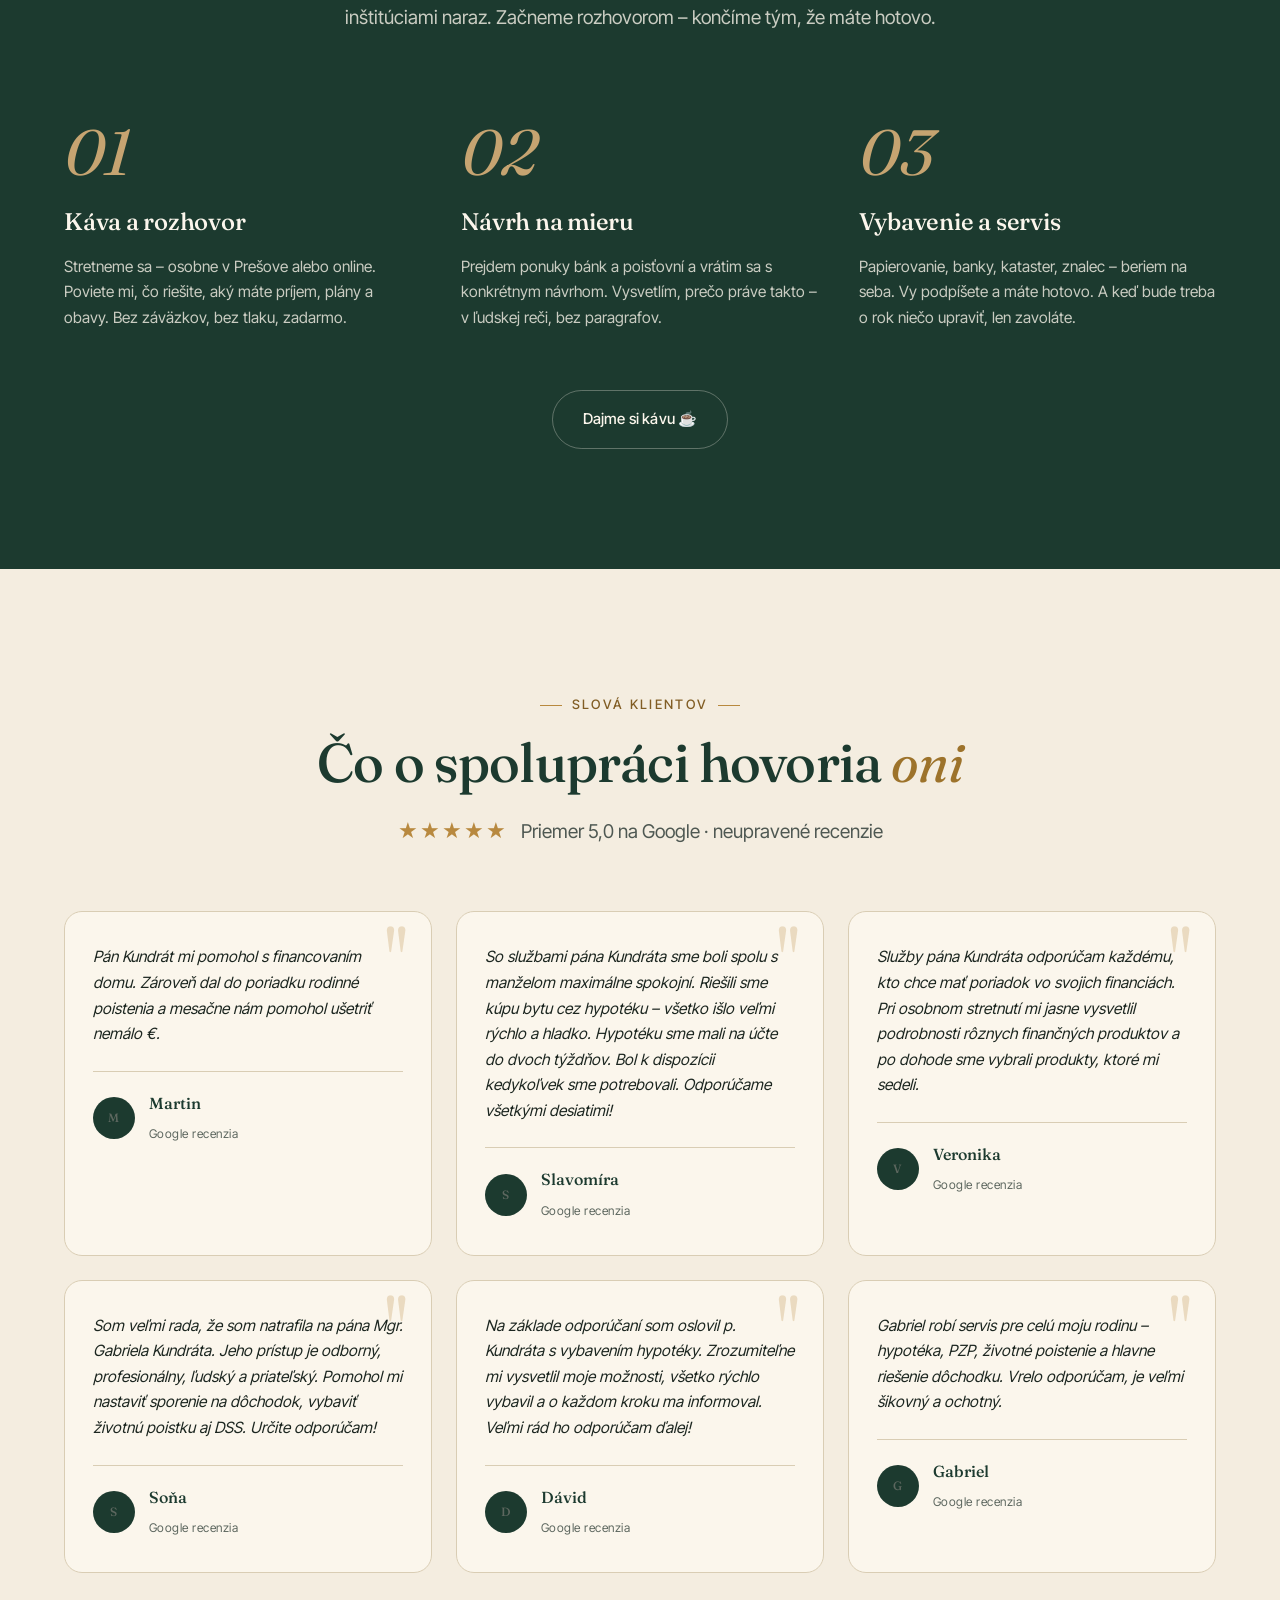
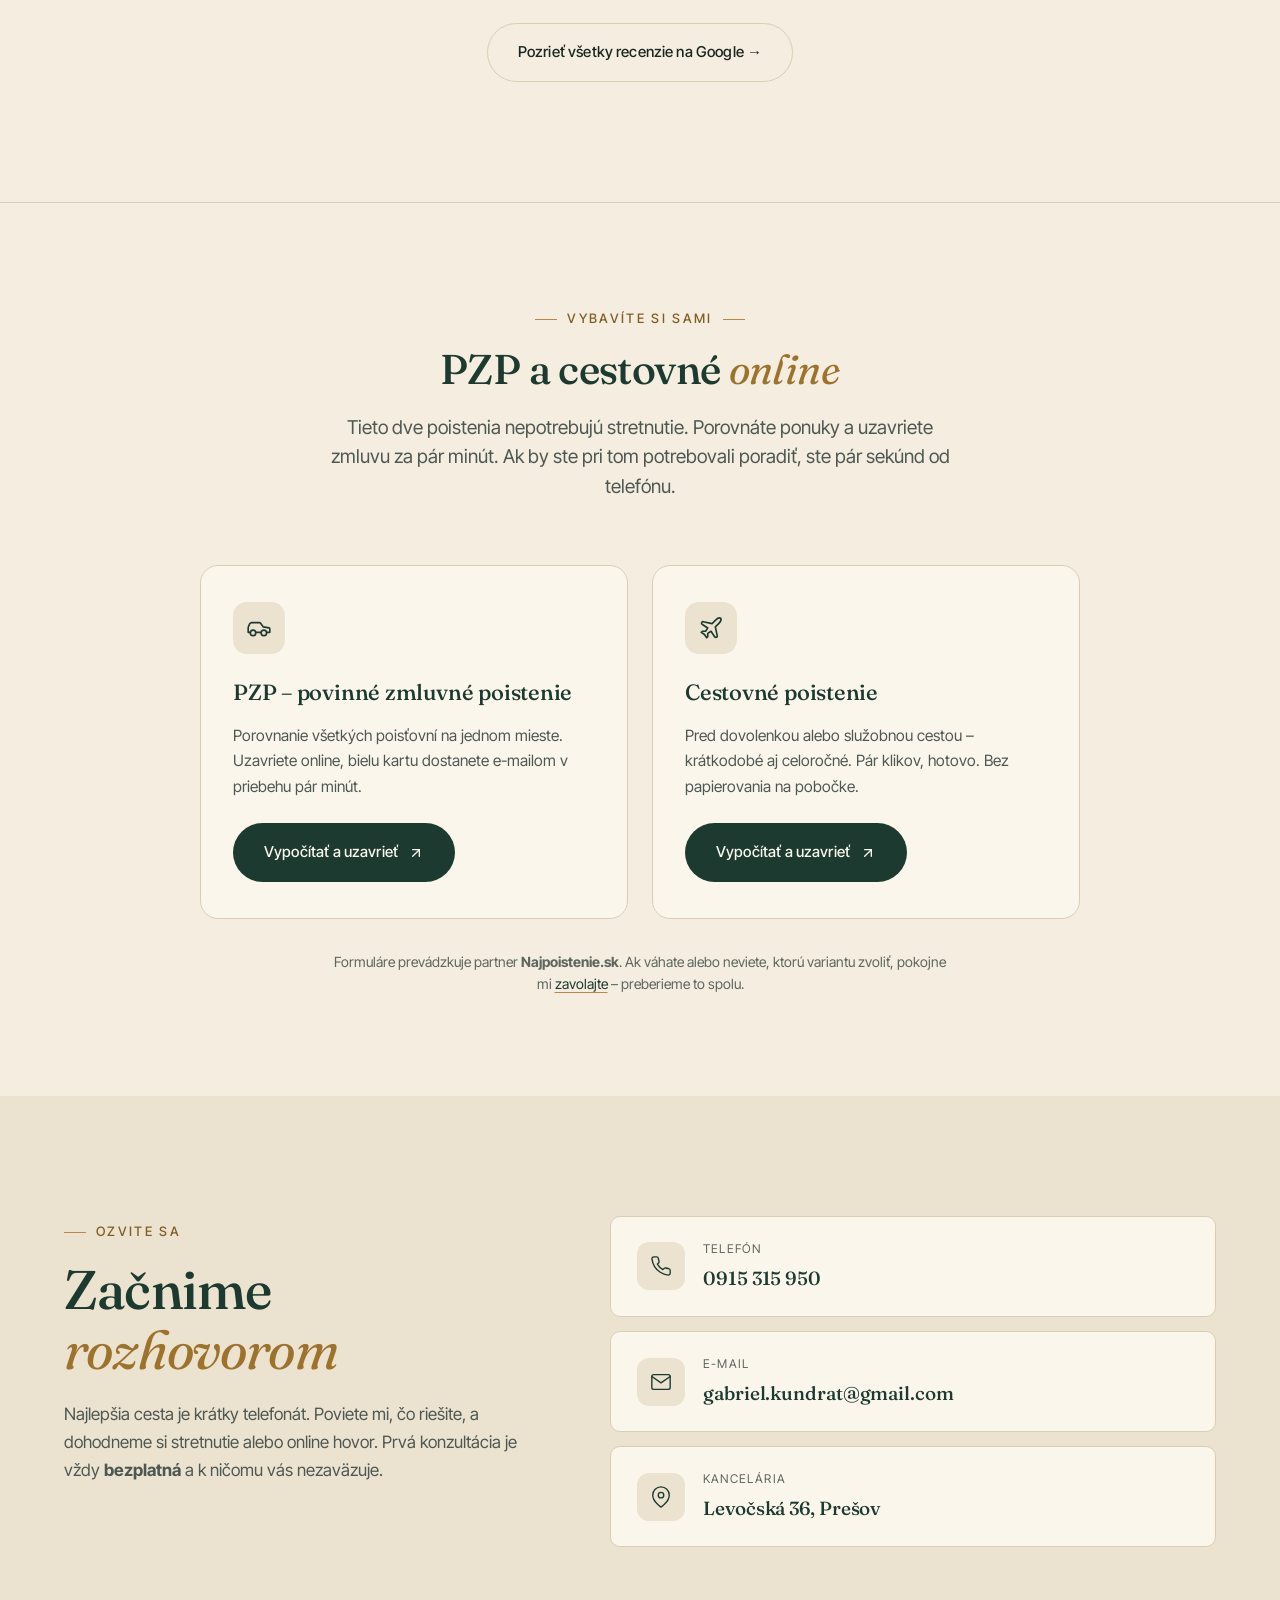
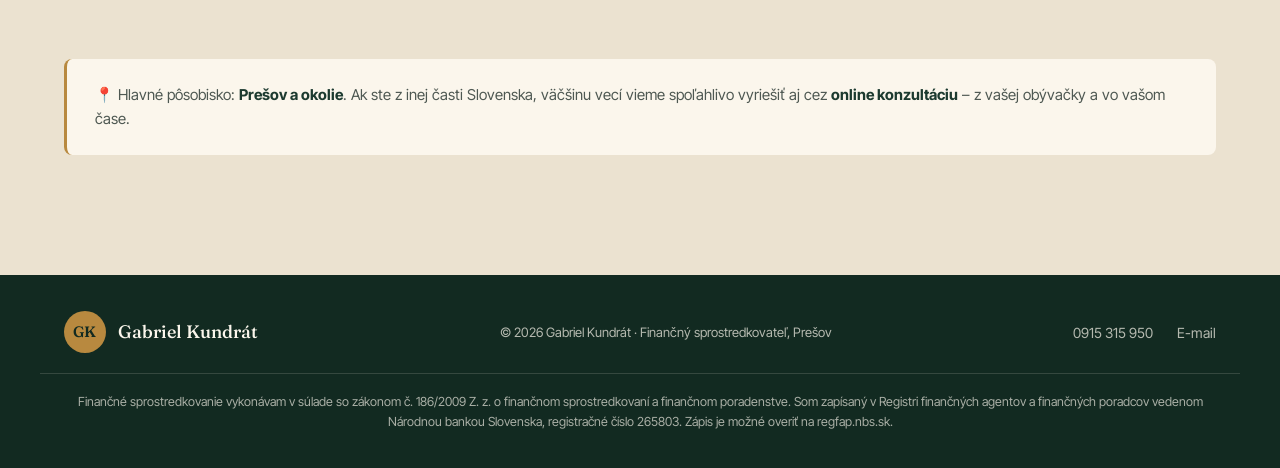
==== commit b78ae311: "Add files via upload" ====
--- a/index.html
+++ b/index.html
@@ -493,6 +493,13 @@
       <a href="mailto:gabriel.kundrat@gmail.com">E-mail</a>
     </div>
   </div>
+  <div class="container footer__legal">
+    Finančné sprostredkovanie vykonávam v súlade so zákonom č. 186/2009 Z. z.
+    o finančnom sprostredkovaní a finančnom poradenstve. Som zapísaný
+    v Registri finančných agentov a finančných poradcov vedenom Národnou bankou
+    Slovenska, registračné číslo 265803. Zápis je možné overiť na
+    <a href="https://regfap.nbs.sk" target="_blank" rel="noopener">regfap.nbs.sk</a>.
+  </div>
 </footer>
 
 <script src="script.js"></script>
--- a/styles.css
+++ b/styles.css
@@ -14,11 +14,13 @@
   --paper: #fbf6ec;         /* karty, povrchy */
   --ink: #1c2620;           /* hlavný text */
   --ink-soft: #4e5852;      /* sekundárny text */
-  --ink-mute: #818a82;      /* labely, drobnosti */
+  --ink-mute: #5d675f;      /* labely, drobnosti (stmavené kvôli kontrastu WCAG 4,5:1) */
   --green: #1c3a2f;         /* hlboká lesná zelená */
   --green-deep: #122a21;    /* tmavá zelená pre "Ako to funguje" a footer */
-  --accent: #b8893f;        /* tlmené zlato (z #c9954b) */
+  --accent: #b8893f;        /* tlmené zlato (z #c9954b) – dekoratívne prvky */
   --accent-soft: #d9b079;   /* svetlejší zlatý akcent */
+  --accent-ink: #9d732b;    /* zlato pre VEĽKÉ texty (em v nadpisoch) – kontrast ≥3:1 */
+  --accent-text: #815d24;   /* zlato pre MALÉ texty (eyebrow a pod.) – kontrast ≥4,5:1 */
   --line: #d9cdb4;          /* linky, oddeľovače */
   --shadow: 24px 32px 60px -28px rgba(28, 38, 32, 0.28);
   --shadow-card: 12px 18px 40px -20px rgba(28, 38, 32, 0.20);
@@ -82,7 +84,7 @@
   font-weight: 500;
   letter-spacing: 0.18em;
   text-transform: uppercase;
-  color: var(--accent);
+  color: var(--accent-text);
   margin-bottom: 18px;
   position: relative;
   padding-left: 32px;
@@ -109,7 +111,7 @@
 .section-title em {
   font-style: italic;
   font-weight: 400;
-  color: var(--accent);
+  color: var(--accent-ink);
 }
 
 .section-lead {
@@ -263,7 +265,7 @@
   font-size: 17px;
   color: var(--green);
 }
-.nav__phone:hover { color: var(--accent); }
+.nav__phone:hover { color: var(--accent-text); }
 
 .nav__burger {
   display: none;
@@ -321,7 +323,7 @@
 .hero__title em {
   font-style: italic;
   font-weight: 500;
-  color: var(--accent);
+  color: var(--accent-ink);
   position: relative;
 }
 .hero__title em::after {
@@ -480,7 +482,7 @@
   font-size: 13px;
   color: var(--ink-soft);
 }
-.hero__badge-note strong { color: var(--accent); }
+.hero__badge-note strong { color: var(--accent-text); }
 
 /* ============= O MNE ============= */
 .about {
@@ -516,7 +518,7 @@
   width: 160px;
   height: 160px;
   background: var(--accent);
-  color: var(--paper);
+  color: var(--green-deep);
   border-radius: 50%;
   display: flex;
   flex-direction: column;
@@ -899,7 +901,7 @@
   text-decoration-color: var(--accent);
   text-underline-offset: 3px;
 }
-.online__note a:hover { color: var(--accent); }
+.online__note a:hover { color: var(--accent-text); }
 
 /* ============= KONTAKT ============= */
 .contact {
@@ -1019,6 +1021,16 @@
   font-size: 14px;
 }
 .footer__links a:hover { color: var(--accent-soft); }
+
+.footer__legal {
+  margin-top: 20px;
+  padding-top: 18px;
+  border-top: 1px solid rgba(251, 246, 236, 0.15);
+  font-size: 12.5px;
+  line-height: 1.6;
+  color: rgba(251, 246, 236, 0.65);
+  text-align: center;
+}
 
 /* ============= RESPONSIVE ============= */
 @media (max-width: 1024px) {
